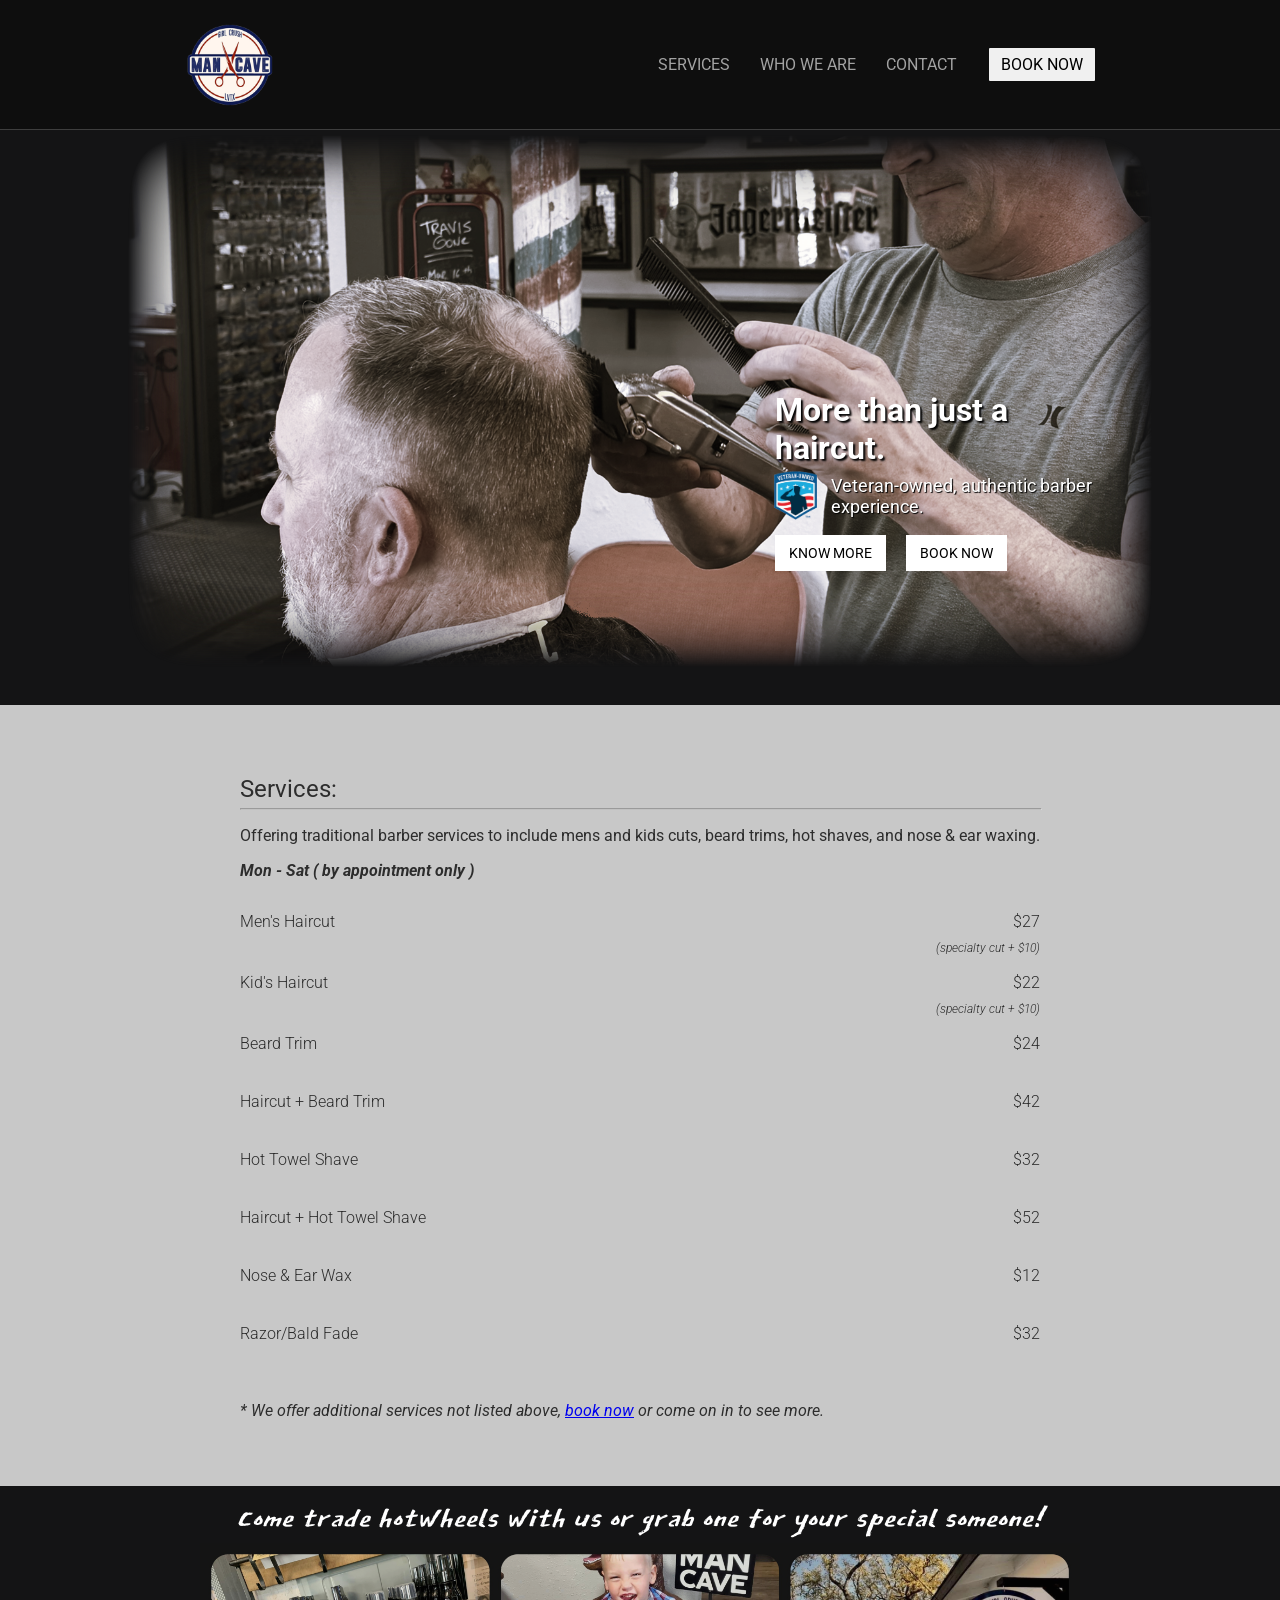
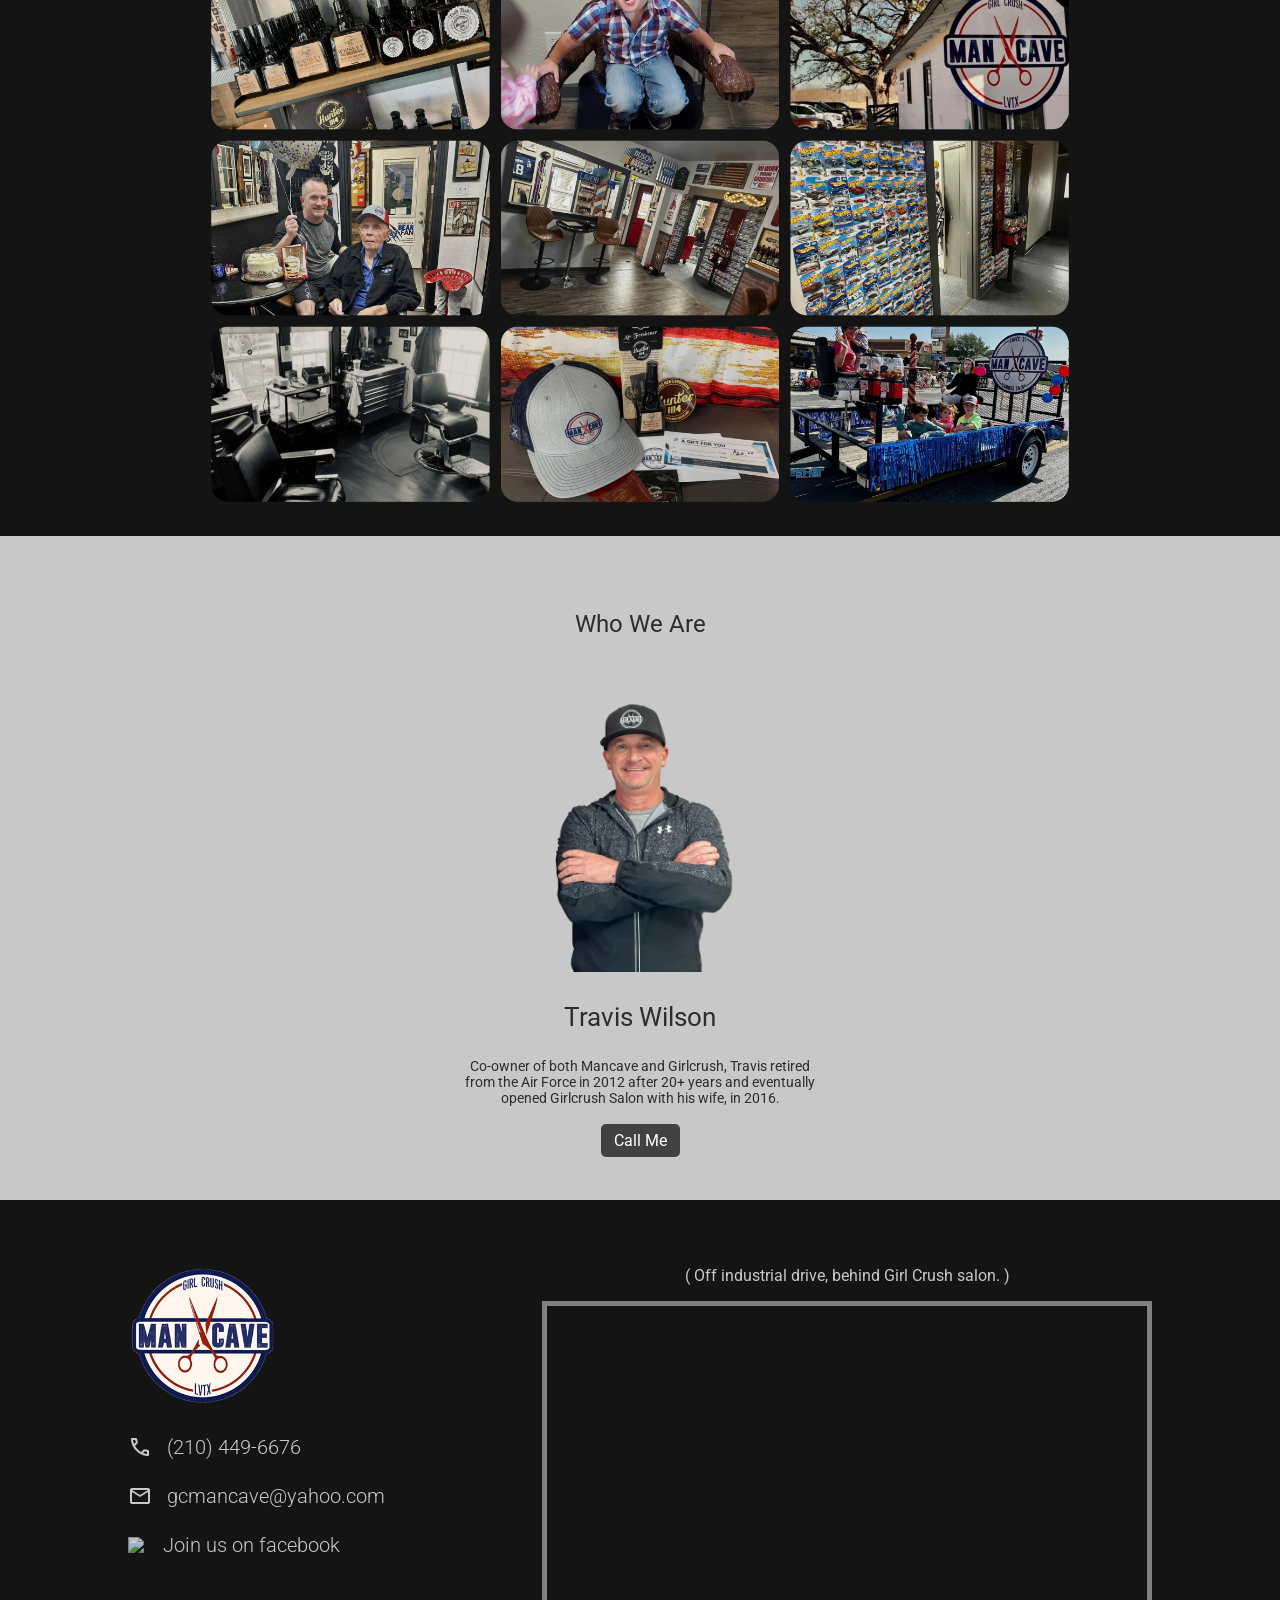
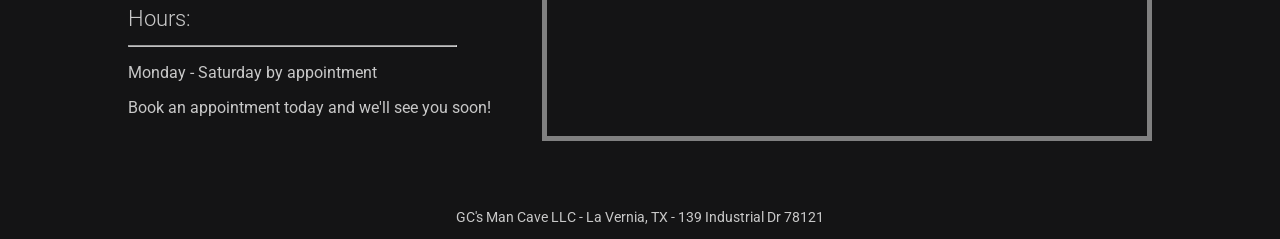
==== index.html @ 186c35c4 "new site" ====
<!DOCTYPE html>
<html lang="en">

<head>
    <meta charset="UTF-8">
    <meta http-equiv="X-UA-Compatible" content="IE=edge">
    <meta name="viewport" content="width=device-width, initial-scale=1.0">
    <link rel="shortcut icon" href="./assets/transparent-logo.png">

    <title>GC's Man Cave Barbershop</title>
    <link rel="canonical" href="https://www.gcmancave.com" />
    <meta property="og:locale" content="en_US" />
    <meta property="og:type" content="article" />
    <meta property="og:title" content="GC's Man Cave Barbershop" />
    <meta property="og:description" content="Best barber experience in La Vernia Texas!" />
    <meta property="og:url" content="https://www.gcmancave.com" />
    <meta property="og:site_name" content="GC's Man Cave" />
    <link rel="image_src" href="./assets/outside.jpg">
    <meta property="og:image" content="./assets/outside.jpg" />
    <!-- <meta property="og:image:width" content="1278" />
    <meta property="og:image:height" content="426" /> -->
    <meta property="og:image:type" content="image/jpeg" />
    <meta name="author" content="Travis Wilson" />

    <link rel="stylesheet" href="./old.css">

    <link href="https://fonts.googleapis.com/css2?family=Roboto&display=swap" rel="stylesheet">
    <link href="https://fonts.googleapis.com/css2?family=Roboto:wght@100;300&display=swap" rel="stylesheet">
    <link href="https://fonts.googleapis.com/css2?family=Barlow+Condensed:wght@500&display=swap" rel="stylesheet">
    <link href="https://fonts.googleapis.com/css2?family=East+Sea+Dokdo&display=swap" rel="stylesheet">

    <link rel="stylesheet" href="https://fonts.googleapis.com/css2?family=Material+Symbols+Outlined:opsz,wght,FILL,GRAD@20..48,100..700,0..1,-50..200" />
    
</head>

<body>
    <!-- Nav Bar -->
    <nav>
        <img src='./assets/transparent-logo.png' alt='company logo' />
        <div id='nav-as'>
            <a href='#services-section' class='nav-a hide-mid'>SERVICES</a>
            <a href='#barber-section' class='nav-a hide-mid'>WHO WE ARE</a>
            <!-- <a href='' class='nav-a'>ABOUT</a> -->
            <a href='#contact' class='nav-a hide-mid'>CONTACT</a>
            <a href='https://t-one-interior-design-llc.square.site/?fbclid=IwAR1J8gMYgGjcu8SAH1r8ixGfVdoMs_k8S4QM4Hyhv0F668HgqItCQFbHM9Q'
                id='book'>BOOK NOW</a>
        </div>
    </nav>

    <!-- Image with Quote -->
    <div class='content'>
        <div id='main-sec' class='eighty'>
            <div id='main-advert'>
                <h1>More than just a haircut.</h1>
                <div class='veteran-owned'>
                    <img src='./assets/veteran-logo.png' alt='veteran owned logo' />
                    <p>Veteran-owned, authentic barber experience.</p>
                </div>
                <div id='two-btns'>
                    <a href='#services-section'>KNOW MORE</a> <!--class='hide-small'-->
                    <a
                        href='https://t-one-interior-design-llc.square.site/?fbclid=IwAR1J8gMYgGjcu8SAH1r8ixGfVdoMs_k8S4QM4Hyhv0F668HgqItCQFbHM9Q'>BOOK
                        NOW</a>
                </div>
            </div>
        </div>
    </div>

    <!-- Price Section -->
    <div class='content oyy'>
        <div id='services-section'>
            <h2>Services:</h2>
            <hr>
            <p>Offering traditional barber services to include mens and kids cuts, beard trims, hot shaves, and nose &
                ear waxing.</p>
            <p><i><strong id='seventdays'>Mon - Sat ( by appointment only )</strong></i></p>
            <div id='hide-smallok'>
                <div class='indiv-price'>
                    <p>Men's Haircut</p>
                    <p>$27</p>
                </div>
                <div class='indiv-price-adtl'>
                    <p></p>
                    <p>(specialty cut + $10)</p>
                </div>
                <div class='indiv-price' style='margin-top: -10px;'>
                    <p>Kid's Haircut</p>
                    <p>$22</p>
                </div>
                <div class='indiv-price-adtl'>
                    <p></p>
                    <p>(specialty cut + $10)</p>
                </div>
                <div class='indiv-price' style='margin-top: -10px;'>
                    <p>Beard Trim</p>
                    <p>$24</p>
                </div>
                <div class='indiv-price'>
                    <p>Haircut + Beard Trim</p>
                    <p>$42</p>
                </div>
                <div class='indiv-price'>
                    <p>Hot Towel Shave</p>
                    <p>$32</p>
                </div>
                <div class='indiv-price'>
                    <p>Haircut + Hot Towel Shave</p>
                    <p>$52</p>
                </div>
                <div class='indiv-price'>
                    <p>Nose & Ear Wax</p>
                    <p>$12</p>
                </div>
                <div class='indiv-price'>
                    <p>Razor/Bald Fade</p>
                    <p>$32</p>
                </div>
            </div>
            <br>
            <p><i>* We offer additional services not listed above, <a
                href='https://t-one-interior-design-llc.square.site/?fbclid=IwAR1J8gMYgGjcu8SAH1r8ixGfVdoMs_k8S4QM4Hyhv0F668HgqItCQFbHM9Q'>book
                now</a> or come on in to see more.</i></p>
        </div>
    </div>

    <div class='content'>
        <div class='pictures'>
            <p><i>Come trade hotwheels with us or grab one for your special someone!</i></p>
            <img src='./assets/collage.jpg' alt='collage' />
        </div>
    </div>

    <div class='content'>
        <div id='barber-section'>
            <h3>Who We Are</h3>
            <div id="barbers">
                <div class='barber-person'>
                    <img src='./assets/travis-pic.png' alt='barber' />
                    <p>Travis Wilson</p>
                    <p class='story2'>Co-owner of both Mancave and Girlcrush, Travis retired from the Air Force in 2012
                        after 20+ years and eventually opened Girlcrush Salon with his wife, in 2016.
                    </p>
                    <a href="tel:2104496676" class="call-btn">Call Me</a>
                </div>
                <!-- <div class='barber-person2'>
                    <img src='./assets/sky.png' alt='barber' />
                    <p>Skylar Rose</p>
                    <p class='story2'>Sky comes to us courtesy of South Texas, backed by a loving husband and three lil' girls. She earned her barber license in 2016 and has been cutting hair ever since!</p>
                    <a href="tel:4804083069" class="call-btn">Call Me</a>
                </div> -->
            </div>
        </div>
    </div>

    <div class='center' id='contact'>
        <footer>
            <div>
                <img src='./assets/transparent-logo.png' alt='company logo' class='logoinfooter' />
                <a class='contact' href="tel:2104496676">
                    <span class="material-symbols-outlined" style='transform: rotate(90deg);'>phone_enabled</span>
                    <p>(210) 449-6676</p>
                </a>
                <!-- link to fb -->
                <a class='contact' href='mailto:gcmancave@yahoo.com'>
                    <span class="material-symbols-outlined">mail</span>
                    <p>gcmancave@yahoo.com</p>
                </a>
                <a class='contact' href='https://www.facebook.com/gcmancave'>
                    <img src='./assets/fb-icon.webp'>
                    <p>Join us on facebook</p>
                </a>
                <br>
                <h4>Hours:</h4>
                <hr style='width: 90%;margin-left: 0px;'>
                <p>Monday - Saturday by appointment</p>
                <p>Book an appointment today and we'll see you soon!</p>
            </div>
            <div class='map-sec'>
                <p class='center'>( Off industrial drive, behind Girl Crush salon. )</p>
                <iframe
                    src="https://www.google.com/maps/embed?pb=!1m18!1m12!1m3!1d4385.492727665252!2d-98.12423542810957!3d29.358029586582447!2m3!1f0!2f0!3f0!3m2!1i1024!2i768!4f13.1!3m3!1m2!1s0x865cc31daa92b861%3A0x262084c5b2c6b4f3!2sGC%E2%80%99s%20Mancave%20Barbershop!5e0!3m2!1sen!2sus!4v1704820554253!5m2!1sen!2sus"
                    width="600" height="450" allowfullscreen="" loading="lazy"
                    referrerpolicy="no-referrer-when-downgrade"></iframe>
            </div>
        </footer>
        <p class='llc'>GC's Man Cave LLC - La Vernia, TX - 139 Industrial Dr 78121</p>
    </div>
    <script src='./script.js'></script>
</body>

</html>
---- old.css ----
body {
    background-color: rgb(20, 20, 21);
    margin: 0px;
    display: flex;
    flex-direction: column;
    justify-content: center;
    align-items: center;
    width: 100%;
    font-family: 'Roboto';
    /* scroll-behavior: smooth; */
}
nav {
    display: flex;
    flex-direction: row;
    align-items: center;
    justify-content: space-around;
    background-color: rgb(14, 14, 14);
    border-bottom: 0.1px solid rgba(255, 255, 255, 0.2);
    width: 100%;
}
nav img {
    width: 110px;
    height: auto;
}
.nav-a {
    margin: 45px 13px 0 13px;
    font-size: 16px;
    text-decoration: none;
    color:rgb(162, 162, 162);
    
    display: inline-block;
    padding-bottom: 45px;
    background-image: linear-gradient(rgb(240, 240, 240) 0 0);
    background-position: 0 100%;
    background-size: 0% 2px;
    background-repeat: no-repeat;
    transition:
      background-size 0.3s,
      background-position 0s 0.3s;
}
.nav-a:hover {
    color: rgb(240, 240, 240);
    background-position: 100% 100%;
    background-size: 100% 2px;  
}
#book {
    background-color: rgb(240, 240, 240);
    color: black !important;
    padding: 7px 12px;
    font-weight: 400;
    border-radius: 1px;
    margin-left: 15px;
    text-decoration: none;

    background: linear-gradient(to left, rgb(240, 240, 240) 50%, rgb(29, 46, 118) 50%) right;
    background-size: 200%;
    transition: .3s ease-out;
} 
#book:hover {
    background-position: left;
    color: rgb(240, 240, 240) !important;
    cursor: pointer;
} 

.eighty {
    width: 80%;
}

.content {
    width: 100%;
    margin: 0 auto;
    display: flex;
    justify-content: center;
    align-items: center;
}
#main-sec {
    height: 800px;
    margin-top: 5px;
    background-image: url("./assets/header-img.png");
    background-size: contain;
    background-repeat: no-repeat;
    font-size: 26px;

    display: flex;
    justify-content: center;
    align-items: center;
}
#main-advert {
    color: rgb(255, 255, 255);
    margin: 250px 0 0 900px;
    max-width: 400px;
    display: flex;
    flex-direction: column;
}
#main-advert h1 {
    margin-bottom: -10px;
    text-shadow: 2px 2px 2px black;
}
#main-advert p {
    text-shadow: 1px 1px 1px black;
}
#two-btns {
    display: flex;
    flex-direction: row;
    align-items: center;
    justify-content: flex-start;
}
#two-btns a {
    border: 2px solid rgb(255, 255, 255);
    margin-right: 20px;
    padding: 10px 15px;
    font-size: 16px;
    text-decoration: none;
    color: black;
    transition: 0.3s ease-out;
    background-color: white;
    text-shadow: none;
}
#two-btns a:hover {
    color: white;
    text-shadow: 1px 1px 2px black;
    background-color: transparent;
}

hr {
    border-bottom: 0.1px solid rgb(193, 193, 193);
    margin-top: -15px;
    width: 100%;
}
.oyy {
    background-color: rgb(200, 200, 200);
    width:100%;
    color: rgb(45, 45, 45);
}
#services-section {
    padding: 50px 0;
}
#services-section ul {
    display: flex;
    flex-direction: row;
    align-items: center;
    justify-content: center;
}
#services-section h2 {
    font-weight: 400;
}
.indiv-price {
    display: flex;
    justify-content: space-between;
    align-items: center;
    padding-bottom: 7px;
}
.indiv-price p {
    font-weight: 300;
}
.indiv-price-adtl {
    display: flex;
    justify-content: space-between;
    align-items: center;
    margin-top: -25px;
}
.indiv-price-adtl p {
    font-weight: 300;
    font-style: italic;
    font-size: 12px;
}

.pictures {
    width: 100%;
    height: 600px;
    display: flex;
    flex-direction: column;
    justify-content: center;
    align-items: center;
    padding: 25px 0;
}
.pictures p {
    color:white;
    font-size: 40px;
    font-family: "East Sea Dokdo", sans-serif;
    margin-top: -15px;
    text-align: center;
}
.pictures img {
    opacity: 0.9;
    height: 95%;
    margin-top: -40px;
}

#barber-section {
    background-color: rgb(200, 200, 200);
    width: 100%;
    text-align: center;
    color: rgb(45, 45, 45);
    padding-bottom: 50px;
}
#barber-section h3 {
    font-size: 24px;
    font-weight: 400;
    padding: 50px 0;
}
#barbers {
    display: flex;
    flex-direction: row;
    align-items: center;
    justify-content: center;
    width: 70%;
    margin: 0 auto;
    margin-top: -50px;
}
.barber-person p,
.barber-person2 p {
    font-size: 30px;
}
.barber-person img {
    height: 400px;
    width: 300px;
}
.barber-person2 img {
    height: 380px;
    width: 300px;
    margin-top: 22px;
}
.story {
    font-size: 18px !important;
    font-style: italic;
}
.story2 {
    font-size: 14px !important;
    text-align: center;
    max-width: 350px;
    margin-bottom: 25px;
}
.center {
    width: 100%;
    display: flex;
    justify-content: center;
    align-items: center;
    flex-direction: column;
}
.llc {
    color:rgb(200, 200, 200);
    font-size: 14px;
}
footer {
    display: flex;
    flex-direction: row;
    align-items: center;
    justify-content: space-between;
    margin: 0 auto;
    width: 80%;
    color:rgb(200, 200, 200);
}
.contact {
    font-weight: 300;
    font-size: 20px;
    display: flex;
    flex-direction: row;
    align-items: center;
    justify-content: flex-start;
    margin-top: -15px; 
    color: inherit;
    text-decoration: none;
    transition: ease all 0.2s;
}
.contact:hover {
    color: rgb(0, 170, 255);
}
.contact span {
    margin-right: 15px;
}
.contact img {
    width: 20px;height:auto;
    margin-right: 15px;
    opacity: 0.8;
}
.map-sec {
    margin: 50px 0;
}
footer iframe {
    height: 430px;
    border: 5px solid grey;
}
h4 {
    font-size: 22px;
    font-weight: 300;
    margin-top: 10px;
}
.veteran-owned {
    display: flex;
    flex-direction: row;
    align-items: center;
    margin-left: -15px;
}
.veteran-owned img {
    width: auto;
    height: 65px;
}
.call-btn {
    text-decoration: none;
    color: white;
    background-color: rgb(65, 65, 65);
    padding: 7px 13px;
    border-radius: 5px;
    transition: ease all 0.2s;
}
.call-btn:hover {
    color: rgb(65, 65, 65);
    background-color: white;
}
.logoinfooter {
    width: 150px;
    height: 150px;
    margin-bottom: 15px;
}

@media screen and (max-width: 1850px) {
    #main-sec {
        height: 780px;
    }
}
@media screen and (max-width: 1750px) {
    #main-sec {
        height: 720px;
    }
}
@media screen and (max-width: 1650px) {
    #main-sec {
        height: 680px;
    }
}
@media screen and (max-width: 1550px) {
    #main-sec {
        height: 650px;
    }
}
@media screen and (max-width: 1450px) {
    #main-sec {
        height: 610px;
    }
}
@media screen and (max-width: 1350px) {
    #main-sec {
        height: 570px;
    }
}
@media screen and (max-width: 1250px) {
    #main-sec {
        height: 520px;
    }
    footer {
        width: 90%;
    }
}
@media screen and (max-width: 1050px) {
    #main-sec {
        height: 400px;
    }
    footer iframe {
        height: 350px;
        border: 3px solid grey;
    }
    .contact {
        font-size: 18px;
        margin-top: -1px; 
    }
    .contact span {
        margin-right: 15px;
    }
    footer div p {
        font-size: 12px;
    }
    h4 {
        font-size: 18px;
        margin-top: 5px;
    }
    .llc {
        font-size: 10px;
    }
}
@media screen and (max-width: 950px) {
    #main-sec {
        height: 380px;
    }
    footer {
        flex-direction: column;
    }
    footer div {
        margin-top: 50px;
    }
    footer iframe {
        height: 325px;
    }
}
@media screen and (max-width: 850px) {
    #main-sec {
        height: 350px;
    }
    #services-section {
        padding: 50px;
    }
}
@media screen and (max-width: 770px) {
    #main-sec {
        height: 330px;
        margin-top: 25px;
    }
}
@media screen and (max-width: 700px) {
    #main-sec {
        height: 300px;
    }
}
@media screen and (max-width: 650px) {
    #main-sec {
        height: 280px;
    }
    footer div {
        margin-top: 25px;
    }
    footer iframe {
        height: 275px;
        width: 90%;
        margin: 5px 0 -2px;
    }
}
@media screen and (max-width: 600px) {
    #main-sec {
        height: 260px;
    }
}
@media screen and (max-width: 550px) {
    #main-sec {
        height: 240px;
    }
    #seventdays {
        font-size: 14px;
    }
}
@media screen and (max-width: 500px) {
    #main-sec {
        height: 220px;
    }
}
@media screen and (max-width: 1600px) {
    #main-advert {
        margin: 200px 0 0 700px;
        max-width: 350px;
    }
    #main-advert h1 {
        font-size: 32px;
    }
    #main-advert p {
        font-size: 18px;
    }
    #two-btns a {
        padding: 8px 12px;
        font-size: 14px;
    }
    .veteran-owned img {
        height: 55px;
    }
}
@media screen and (max-width: 1450px) {
    #main-advert {
        margin: 70px 0 0 670px;
    }
    nav img {
        width: 90px;
    }
    nav {
        padding: 10px 0;   
    }
}
@media screen and (max-width: 1300px) {
    #main-advert {
        margin: 100px 0 0 620px;
    }
    #barbers {
        margin-top: -40px;
    }
    .barber-person p,
    .barber-person2 p {
        font-size: 26px;
    }
    .barber-person img {
        height: 300px;
        width: auto;
    }
    .barber-person2 img {
        height: 280px;
        width: 223px;
        /* margin-top: 20px; */
    }
}
@media screen and (max-width: 1150px) {
    #main-advert {
        margin: 150px 0 0 500px;
        max-width: 280px;
    }
    /* #main-sec {
        height: 480px;
    } */
    #main-advert h1 {
        font-size: 24px;
    }
    #main-advert p {
        font-size: 14px;
    }
    #two-btns a {
        padding: 5px 10px;
        font-size: 12px;
    }
    .story {
        font-size: 16px !important;
    }
    .story2 {
        font-size: 12px !important;
        max-width: 300px;
    }
    .veteran-owned img {
        height: 45px;
        margin-left: 3px;
    }
}
@media screen and (max-width: 970px) {
    #main-advert {
        margin: 150px 0 0 470px;
        max-width: 250px;
    }
    .nav-a {
        margin: 45px 8px 0 8px;
        font-size: 14px;
    }
    #book {
        padding: 5px 10px;
        font-weight: 400;
        margin-left: 10px;
    } 
}
@media screen and (max-width: 900px) {
    .pictures {
        height: 400px;
    }
    .pictures p {
        font-size: 32px;
        margin: 0 0 35px 0;
    }
    .pictures img {
        height: 95%;
        margin-top: -30px;
    }
}
@media screen and (max-width: 885px) {
    #main-advert {
        margin: 140px 0 0 420px;
        max-width: 250px;
    }
    #main-advert h1 {
        font-size: 22px;
        margin-bottom: -5px;
    }
    #two-btns a {
        padding: 4px 8px;
        font-size: 10px;
        border: 1px solid rgb(255, 255, 255);
        margin-right: 10px;
    }
    #services-section h2 {
        font-size: 24px;
    }
    .indiv-price p {
        font-size: 14px;
    }
    #barbers {
        width: 80%;
    }
}
@media screen and (max-width: 785px) {
    .story2 {
        max-width: 250px;
    }
}
@media screen and (max-width: 770px) {
    #main-advert {
        margin: 120px 0 0 350px;
        max-width: 250px;
    }
    .pictures {
        height: 400px;
        margin: 0;
    }
    .pictures img {
        height: 80%;
    }
    .pictures p {
        font-size: 28px;
        margin: 0 0 45px 0;
        max-width: 80%;
    }
}
@media screen and (max-width: 670px) {
    #main-advert {
        margin: 90px 0 0 300px;
        max-width: 250px;
    }
    #main-advert h1 {
        font-size: 20px;
    }
    #two-btns a {
        font-size: 7px;
        margin-right: 6px;
        padding: 5px;
    }
    .hide-mid {
        display: none;
    }
    nav img {
        width: 65px;
    }
    #book {
        padding: 5px 8px;
        margin-left: 0;
        font-size: 13px;
    } 
    #barbers {
        flex-wrap: wrap;
    }
    .barber-person,
    .barber-person2 {
        width: 100%;
        display: flex;
        flex-direction: column;
        justify-content: center;
        align-items: center;
        margin-bottom: 50px;
    }
    .story {
        margin: -15px 0 0 0;
    }
    #barber-section h3 {
        padding: 25px 0 50px;
    }
}
@media screen and (max-width: 590px) {
    #main-advert {
        margin: 100px 0 0 270px;
        max-width: 350px;
    }
    nav {
        padding: 5px 0;
    }
    hr {
        margin-top: -5px;
    }
    .pictures p {
        font-size: 24px;
        max-width: 80%;
    }
    .indiv-price-adtl p {
        font-size: 10px;
    }
}
@media screen and (max-width: 538px) {
    #main-advert {
        margin: 60px 0 0 200px;
        max-width: 800px;
    }
    #main-advert h1 {
        font-size: 17px;
    }
    .pictures {
        height: 350px;
    }
    .pictures img {
        height: 80%;
    }
}
@media screen and (max-width: 475px) {
    #main-sec {
        height: 480px;
        width: 100%;
        margin-top: 5px;
        background-image: url("./assets/header-img-small.png");
    }
    nav {
        justify-content: space-between;
    }
    #main-advert {
        margin: 280px 0 0 200px !important;
    }
    #main-advert h1 {
        font-size: 21px;
    }
    nav img {
        width: 60px;
        margin-left: 15px;
    }
    #book {
        padding: 5px 8px;
        margin-left: 0;
        margin-right: 15px;
        font-size: 12px;
    } 
}
@media screen and (max-width: 460px) {
    .hide-small {
        display: none;
    }
    .pictures {
        height: 250px;
    }
    .pictures img {
        height: 78%;
    }
    .pictures p {
        font-size: 22px;
    }
}
@media screen and (max-width: 400px) {
    #main-sec {
        height: 400px;
    }
    #main-advert {
        margin: 200px 0 0 150px !important;
    }
    footer iframe {
        height: 275px;
        width: 99%;
    }
    h4 {
        font-size: 16px;
        margin: 5px 0 10px;
    }
}
@media screen and (max-width: 360px) {
    #main-sec {
        height: 355px;
    }
    #main-advert {
        margin: 180px 0 0 160px !important;
    }
}
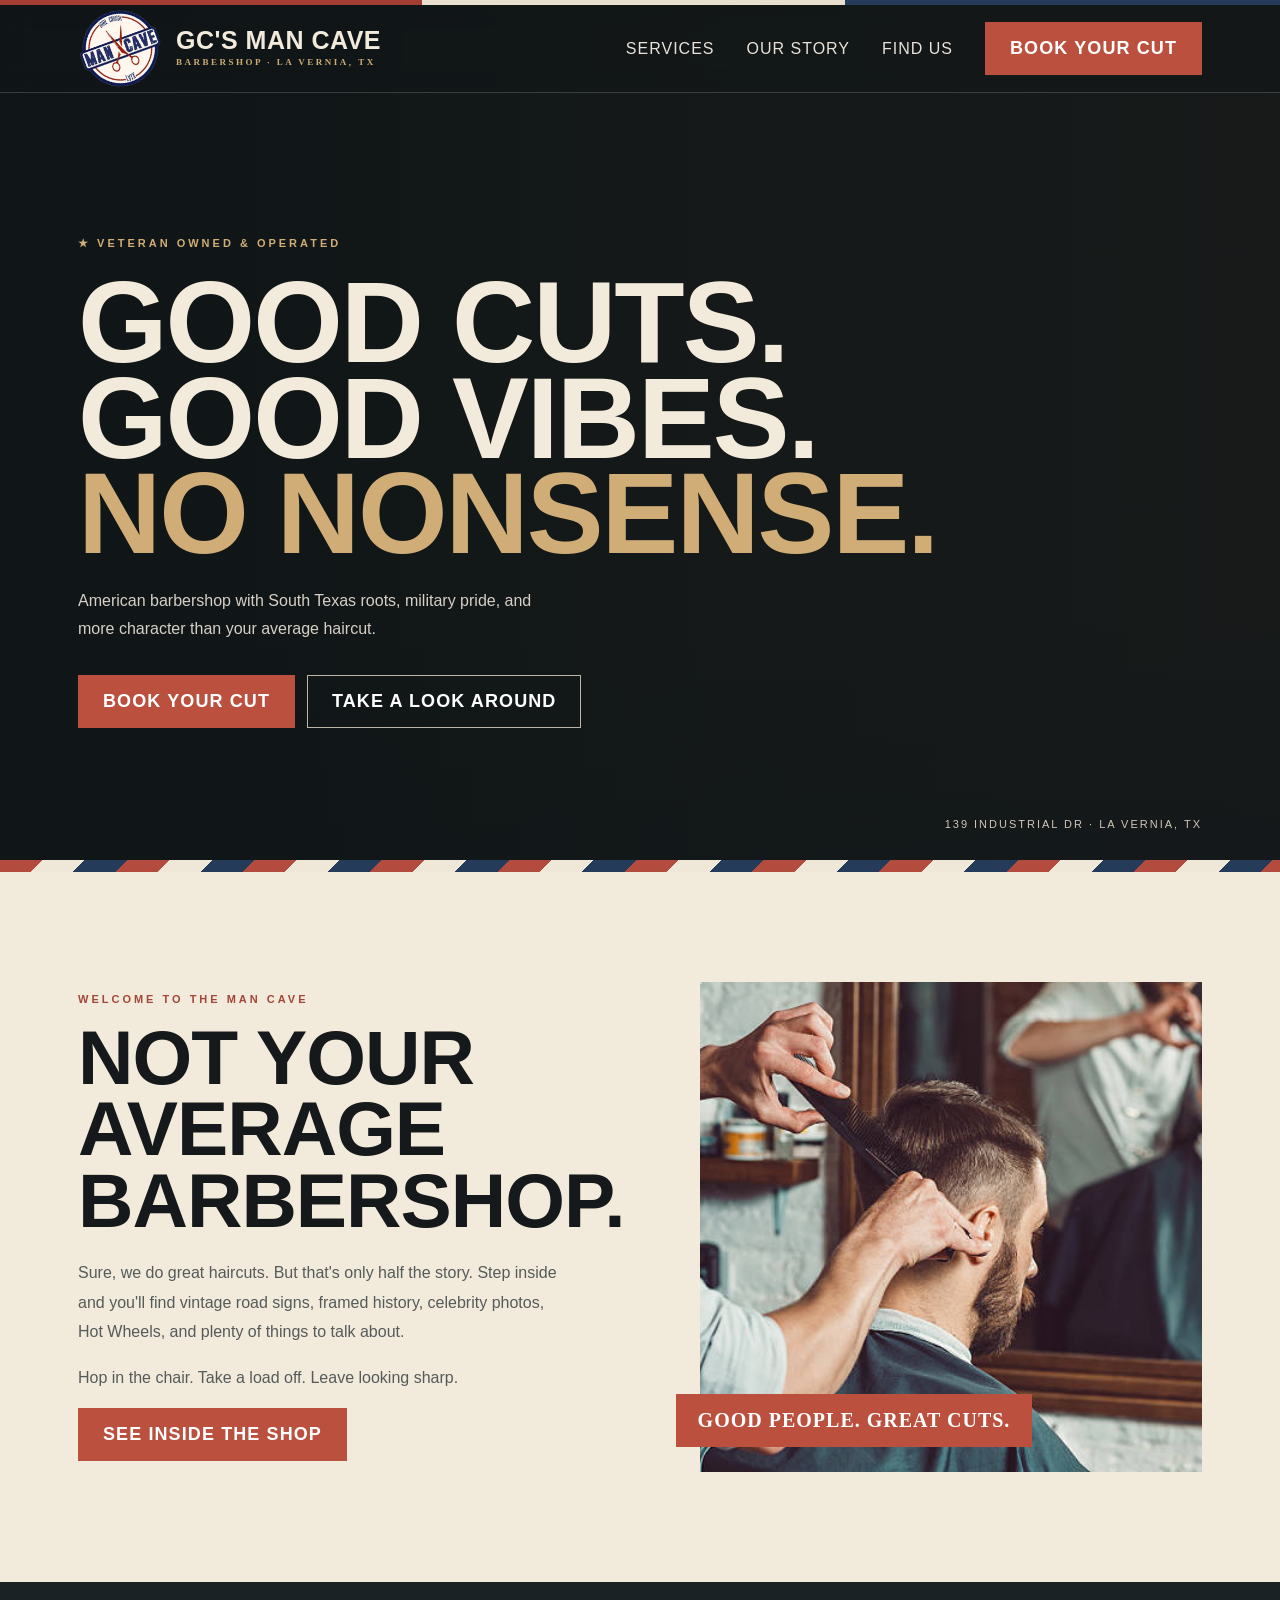
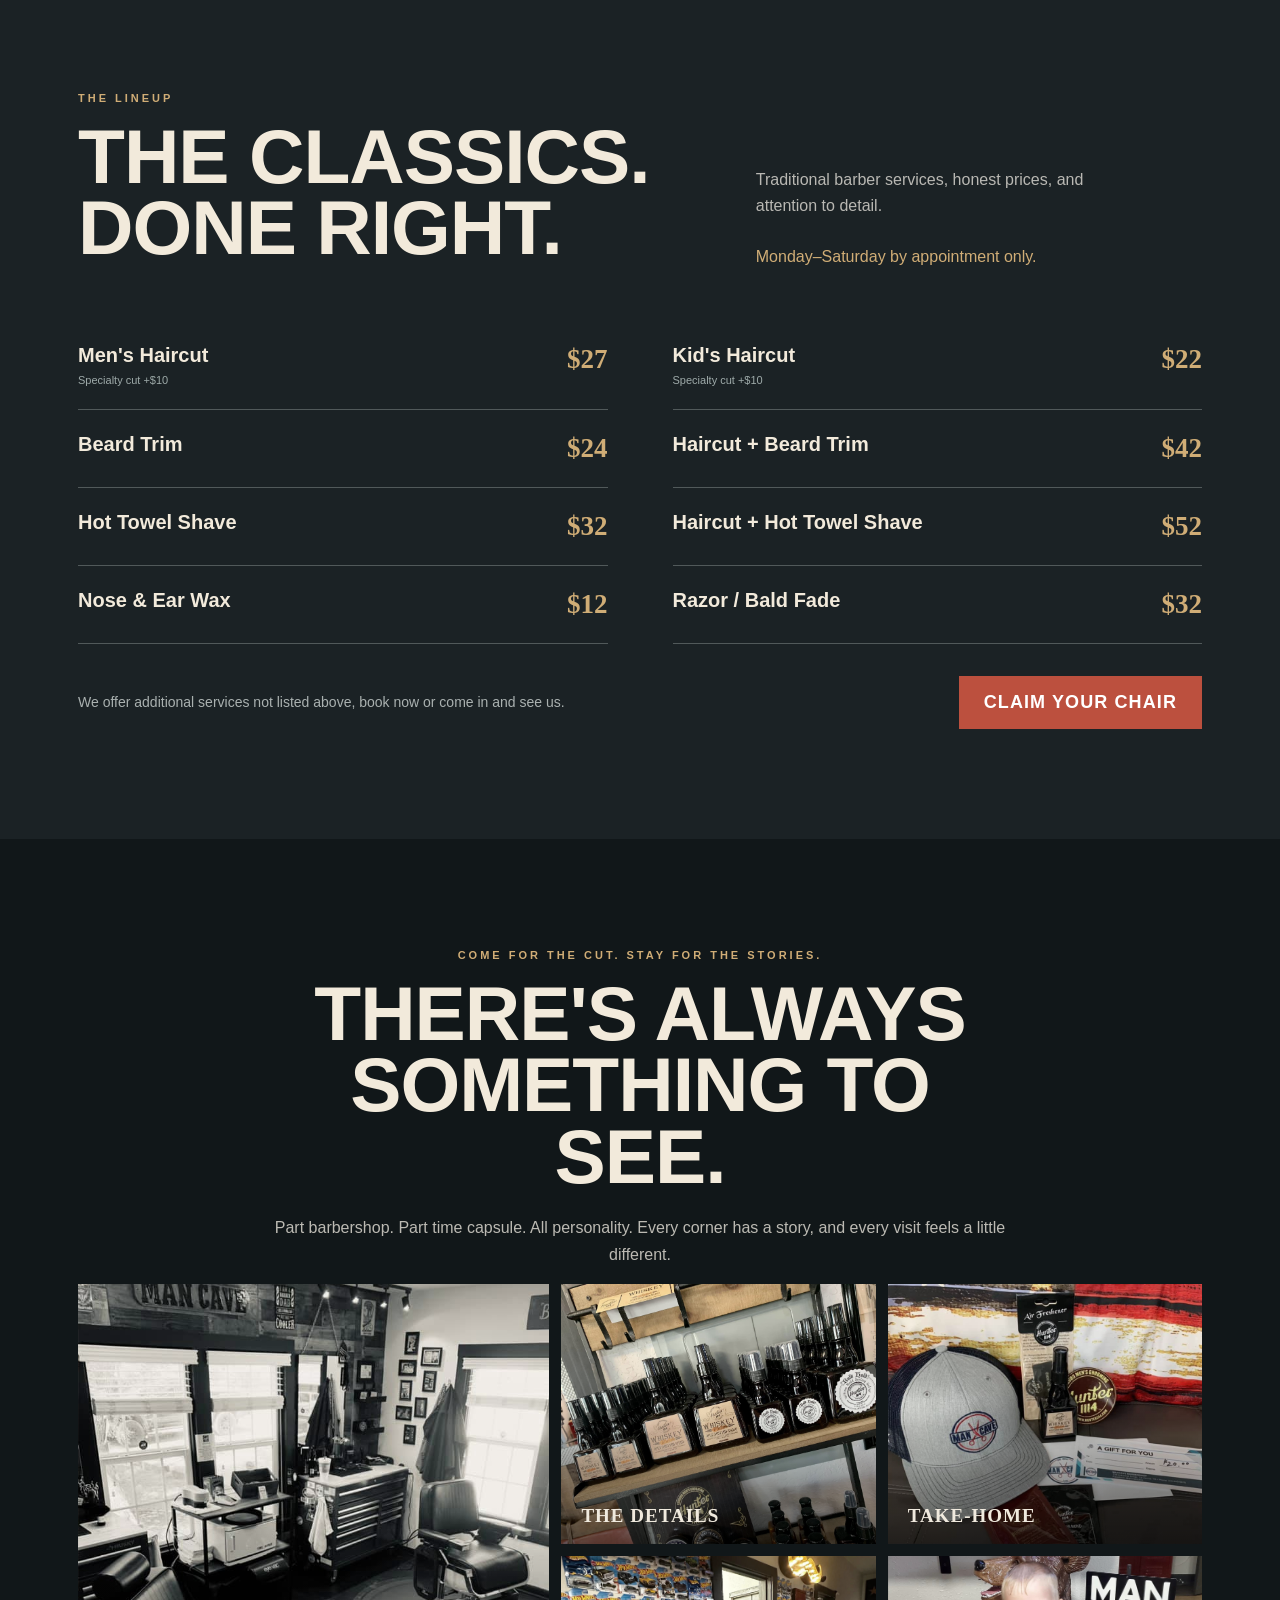
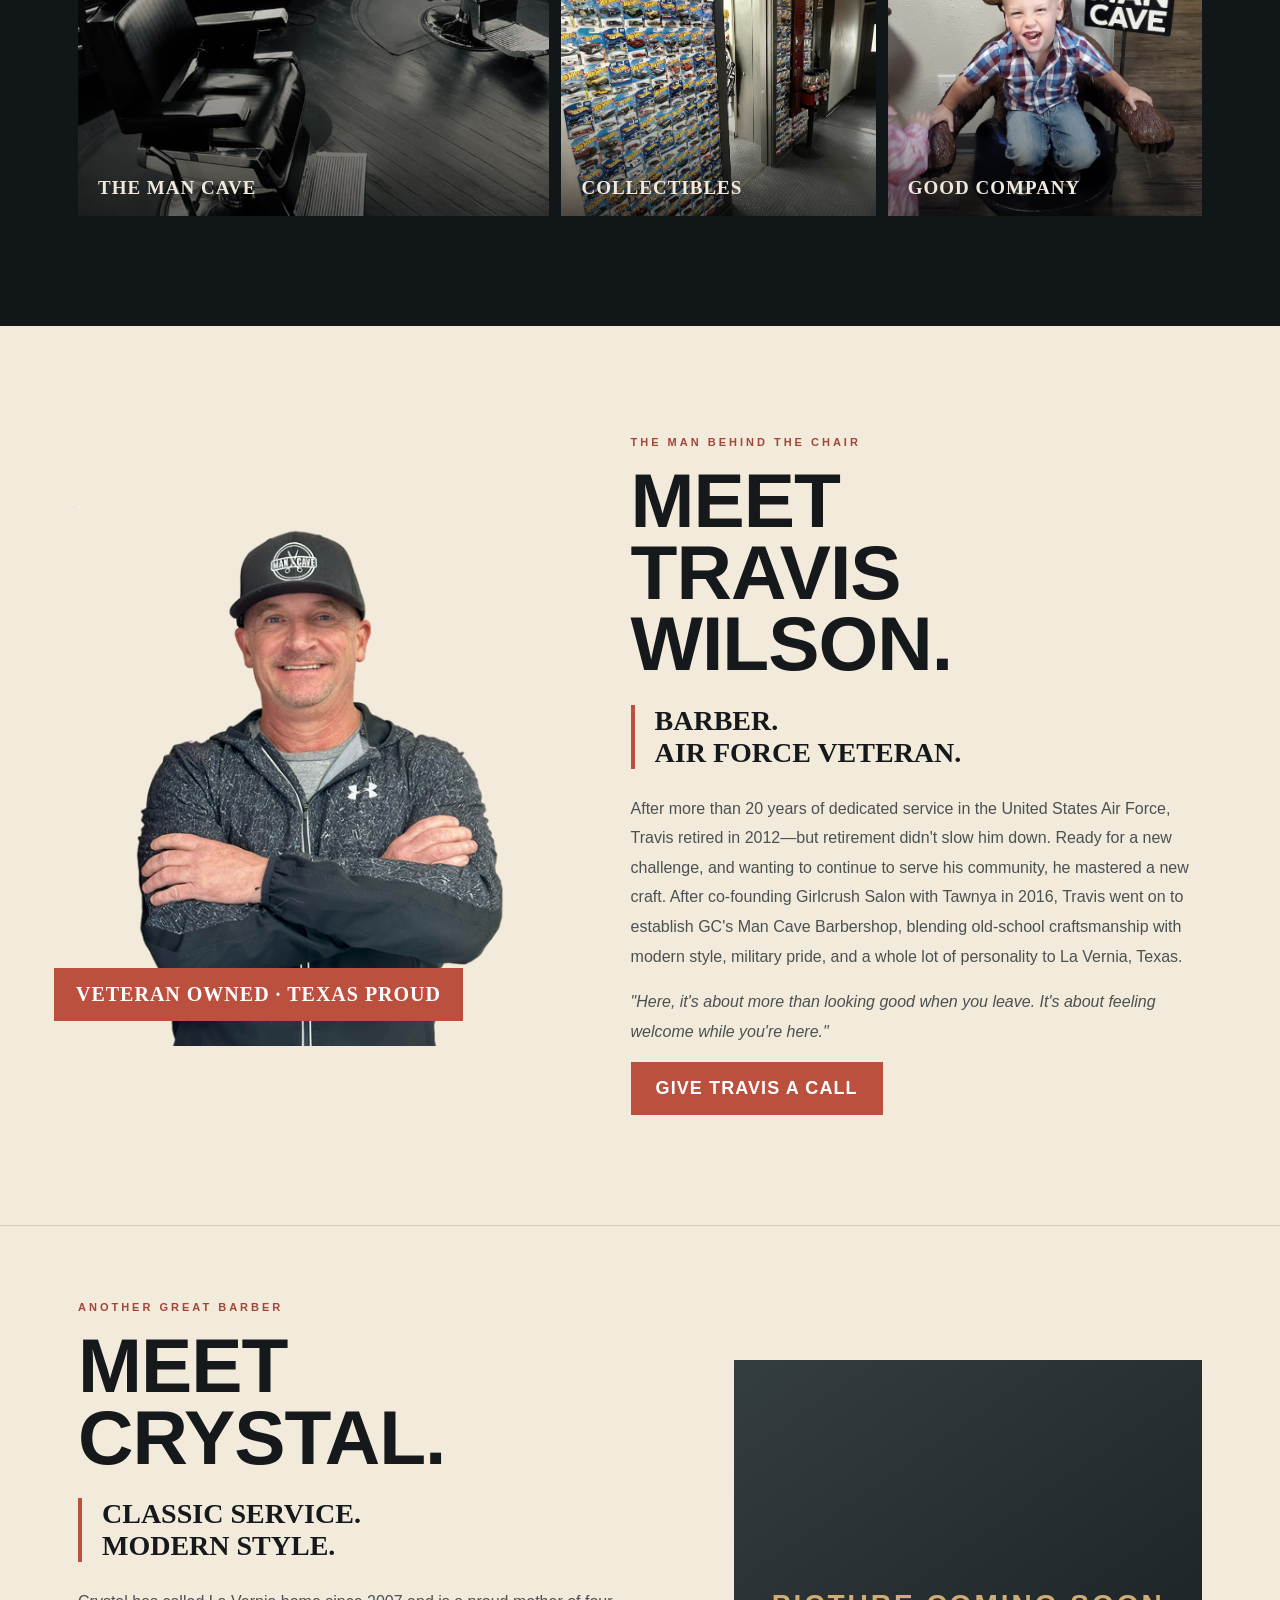
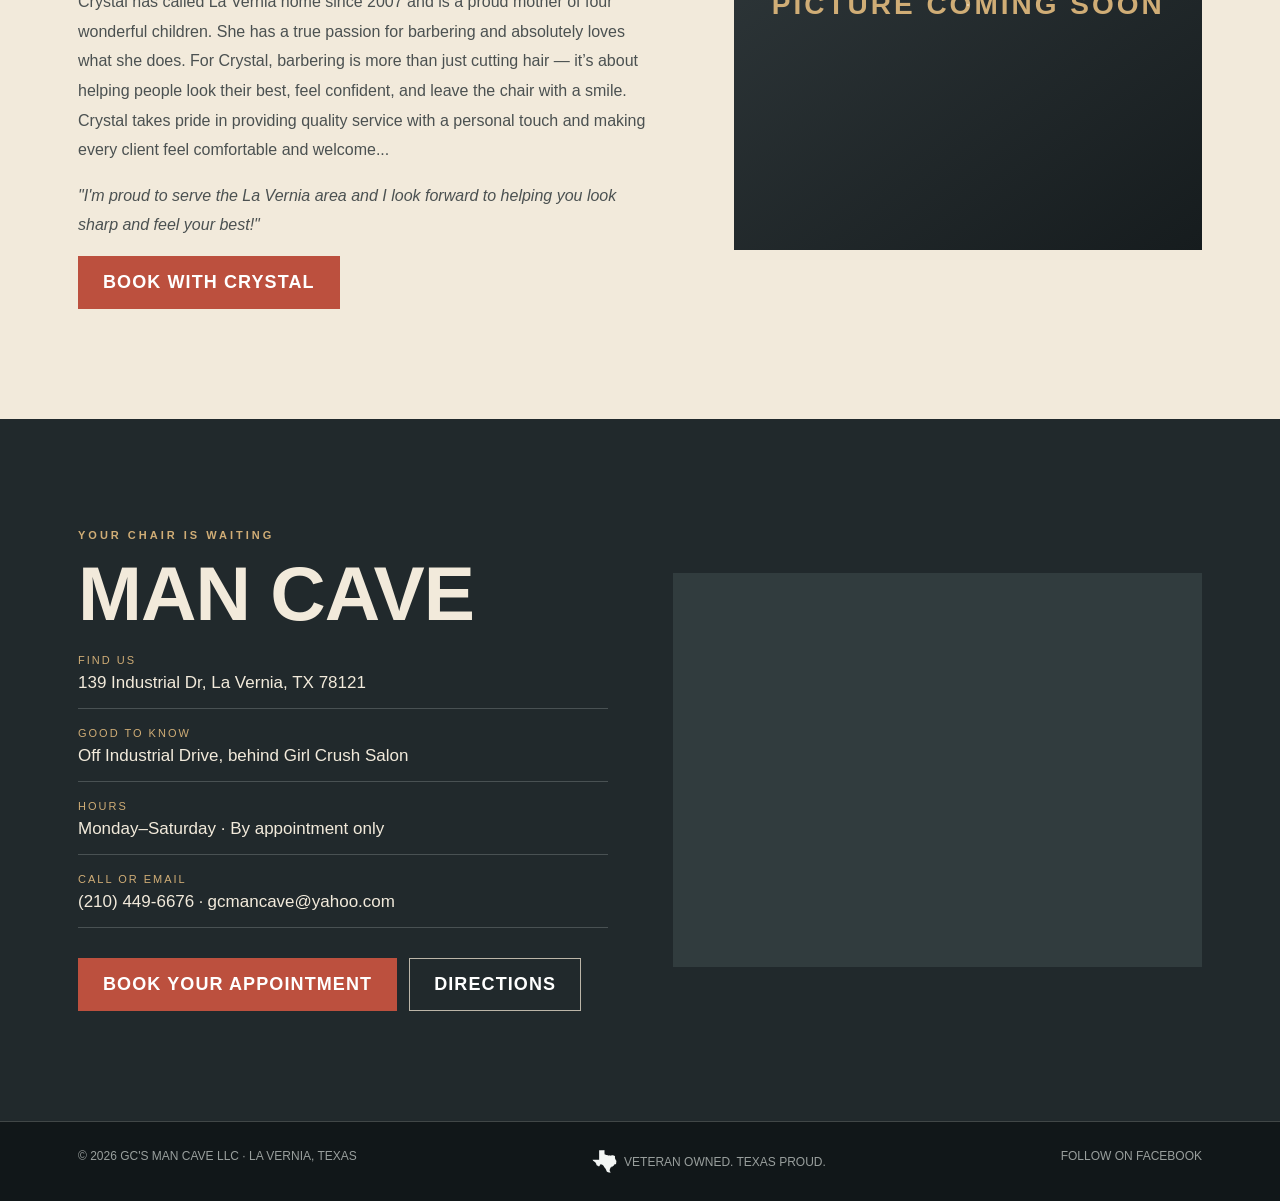
==== commit c5c6d8e1: "new site complete" ====
--- a/index.html
+++ b/index.html
@@ -1,191 +1,224 @@
-<!DOCTYPE html>
+<!doctype html>
 <html lang="en">
 
 <head>
-    <meta charset="UTF-8">
-    <meta http-equiv="X-UA-Compatible" content="IE=edge">
-    <meta name="viewport" content="width=device-width, initial-scale=1.0">
-    <link rel="shortcut icon" href="./assets/transparent-logo.png">
-
-    <title>GC's Man Cave Barbershop</title>
-    <link rel="canonical" href="https://www.gcmancave.com" />
-    <meta property="og:locale" content="en_US" />
-    <meta property="og:type" content="article" />
-    <meta property="og:title" content="GC's Man Cave Barbershop" />
-    <meta property="og:description" content="Best barber experience in La Vernia Texas!" />
-    <meta property="og:url" content="https://www.gcmancave.com" />
-    <meta property="og:site_name" content="GC's Man Cave" />
-    <link rel="image_src" href="./assets/outside.jpg">
-    <meta property="og:image" content="./assets/outside.jpg" />
-    <!-- <meta property="og:image:width" content="1278" />
-    <meta property="og:image:height" content="426" /> -->
-    <meta property="og:image:type" content="image/jpeg" />
-    <meta name="author" content="Travis Wilson" />
-
-    <link rel="stylesheet" href="./old.css">
-
-    <link href="https://fonts.googleapis.com/css2?family=Roboto&display=swap" rel="stylesheet">
-    <link href="https://fonts.googleapis.com/css2?family=Roboto:wght@100;300&display=swap" rel="stylesheet">
-    <link href="https://fonts.googleapis.com/css2?family=Barlow+Condensed:wght@500&display=swap" rel="stylesheet">
-    <link href="https://fonts.googleapis.com/css2?family=East+Sea+Dokdo&display=swap" rel="stylesheet">
-
-    <link rel="stylesheet" href="https://fonts.googleapis.com/css2?family=Material+Symbols+Outlined:opsz,wght,FILL,GRAD@20..48,100..700,0..1,-50..200" />
-    
+    <meta charset="utf-8">
+    <meta name="viewport" content="width=device-width,initial-scale=1">
+    <title>GC's Man Cave — Barbershop | La Vernia, TX</title>
+    <meta name="description"
+        content="Old-school cuts. One-of-a-kind character. Veteran-owned barbershop in La Vernia, Texas.">
+    <link rel="preconnect" href="https://fonts.googleapis.com">
+    <link rel="preconnect" href="https://fonts.gstatic.com" crossorigin>
+    <link
+        href="https://fonts.googleapis.com/css2?family=Barlow+Condensed:wght@500;600;700;800;900&family=DM+Sans:wght@400;500;600;700&display=swap"
+        rel="stylesheet">
+    <link rel="stylesheet" href="./style.css">
+    <style>
+        :root {
+            --ink: #15191b;
+            --coal: #202629;
+            --cream: #f2eadb;
+            --muted: #c3b7a5;
+            --red: #bc503e;
+            --gold: #d0ad76;
+            --line: #3a4142
+        }
+
+        * {
+            box-sizing: border-box
+        }
+    </style>
 </head>
 
 <body>
-    <!-- Nav Bar -->
-    <nav>
-        <img src='./assets/transparent-logo.png' alt='company logo' />
-        <div id='nav-as'>
-            <a href='#services-section' class='nav-a hide-mid'>SERVICES</a>
-            <a href='#barber-section' class='nav-a hide-mid'>WHO WE ARE</a>
-            <!-- <a href='' class='nav-a'>ABOUT</a> -->
-            <a href='#contact' class='nav-a hide-mid'>CONTACT</a>
-            <a href='https://t-one-interior-design-llc.square.site/?fbclid=IwAR1J8gMYgGjcu8SAH1r8ixGfVdoMs_k8S4QM4Hyhv0F668HgqItCQFbHM9Q'
-                id='book'>BOOK NOW</a>
+    <div class="topline"></div>
+    <header>
+        <div class="wrap nav"><a href="#top" class="brand">
+                <img class="man-cave-logo" src='./assets/transparent-logo.png' alt='company logo' />
+                <div>GC'S MAN CAVE<small>BARBERSHOP · LA VERNIA, TX</small></div>
+            </a>
+            <div class="navlinks">
+                <!-- <a class="navlink" href="#experience">THE SHOP</a> -->
+                <a class="navlink" href="#services">SERVICES</a>
+                <a class="navlink" href="#about">OUR STORY</a>
+                <a class="navlink" href="#contact">FIND US</a>
+                <a class="btn" href="https://t-one-interior-design-llc.square.site/" target="_blank" rel="noopener">BOOK YOUR CUT</a>
+            </div>
+            <button class="menu" aria-label="Toggle menu" aria-expanded="false">☰</button>
         </div>
-    </nav>
-
-    <!-- Image with Quote -->
-    <div class='content'>
-        <div id='main-sec' class='eighty'>
-            <div id='main-advert'>
-                <h1>More than just a haircut.</h1>
-                <div class='veteran-owned'>
-                    <img src='./assets/veteran-logo.png' alt='veteran owned logo' />
-                    <p>Veteran-owned, authentic barber experience.</p>
-                </div>
-                <div id='two-btns'>
-                    <a href='#services-section'>KNOW MORE</a> <!--class='hide-small'-->
-                    <a
-                        href='https://t-one-interior-design-llc.square.site/?fbclid=IwAR1J8gMYgGjcu8SAH1r8ixGfVdoMs_k8S4QM4Hyhv0F668HgqItCQFbHM9Q'>BOOK
-                        NOW</a>
-                </div>
-            </div>
+        <div class="mobile-panel">
+            <!-- <a href="#experience">THE SHOP</a> -->
+            <a href="#services">SERVICES</a>
+            <a href="#about">OUR STORY</a>
+            <a href="#contact">FIND US</a>
+            <a class="btn" href="https://t-one-interior-design-llc.square.site/" target="_blank" rel="noopener">BOOK YOUR CUT</a>
         </div>
-    </div>
-
-    <!-- Price Section -->
-    <div class='content oyy'>
-        <div id='services-section'>
-            <h2>Services:</h2>
-            <hr>
-            <p>Offering traditional barber services to include mens and kids cuts, beard trims, hot shaves, and nose &
-                ear waxing.</p>
-            <p><i><strong id='seventdays'>Mon - Sat ( by appointment only )</strong></i></p>
-            <div id='hide-smallok'>
-                <div class='indiv-price'>
-                    <p>Men's Haircut</p>
-                    <p>$27</p>
-                </div>
-                <div class='indiv-price-adtl'>
-                    <p></p>
-                    <p>(specialty cut + $10)</p>
-                </div>
-                <div class='indiv-price' style='margin-top: -10px;'>
-                    <p>Kid's Haircut</p>
-                    <p>$22</p>
-                </div>
-                <div class='indiv-price-adtl'>
-                    <p></p>
-                    <p>(specialty cut + $10)</p>
-                </div>
-                <div class='indiv-price' style='margin-top: -10px;'>
-                    <p>Beard Trim</p>
-                    <p>$24</p>
-                </div>
-                <div class='indiv-price'>
-                    <p>Haircut + Beard Trim</p>
-                    <p>$42</p>
-                </div>
-                <div class='indiv-price'>
-                    <p>Hot Towel Shave</p>
-                    <p>$32</p>
-                </div>
-                <div class='indiv-price'>
-                    <p>Haircut + Hot Towel Shave</p>
-                    <p>$52</p>
-                </div>
-                <div class='indiv-price'>
-                    <p>Nose & Ear Wax</p>
-                    <p>$12</p>
-                </div>
-                <div class='indiv-price'>
-                    <p>Razor/Bald Fade</p>
-                    <p>$32</p>
-                </div>
-            </div>
-            <br>
-            <p><i>* We offer additional services not listed above, <a
-                href='https://t-one-interior-design-llc.square.site/?fbclid=IwAR1J8gMYgGjcu8SAH1r8ixGfVdoMs_k8S4QM4Hyhv0F668HgqItCQFbHM9Q'>book
-                now</a> or come on in to see more.</i></p>
+    </header>
+    <main id="top">
+        <section class="hero">
+            <div class="hero-content">
+                <div class="wrap">
+                    <div class="eyebrow">★ VETERAN OWNED & OPERATED</div>
+                    <h1>GOOD CUTS.<br>GOOD VIBES.<br><span>NO NONSENSE.</span></h1>
+                    <p class="lead">American barbershop with South Texas roots, military pride, and more character
+                        than your average haircut.</p>
+                    <div class="actions"><a class="btn" href="https://t-one-interior-design-llc.square.site/"
+                            target="_blank" rel="noopener">BOOK YOUR CUT</a><a class="btn outline"
+                            href="#experience">TAKE A LOOK AROUND</a></div>
+                </div>
+            </div>
+            <div class="hero-bottom">
+                <div class="wrap">
+                    <!-- <div class="mini"><b>✦</b> 20+ YEARS OF AIR FORCE SERVICE</div> -->
+                    <div class="mini"></div>
+                    <div class="mini">139 INDUSTRIAL DR · LA VERNIA, TX</div>
+                </div>
+            </div>
+        </section>
+        <div class="stripe"></div>
+        <section class="intro" id="experience">
+            <div class="wrap intro-grid">
+                <div>
+                    <div class="eyebrow">WELCOME TO THE MAN CAVE</div>
+                    <h2>NOT YOUR<br>AVERAGE<br>BARBERSHOP.</h2>
+                    <p>Sure, we do great haircuts. But that's only half the story. Step inside and you'll find vintage
+                        road signs, framed history, celebrity photos, Hot Wheels, and plenty of things to talk about.
+                    </p>
+                    <p>Hop in the chair. Take a load off. Leave looking sharp.</p><a class="btn" href="#gallery">SEE
+                        INSIDE THE SHOP</a>
+                </div>
+                <div class="photo intro-photo">
+                    <div class="photo-tag">GOOD PEOPLE. GREAT CUTS.</div>
+                </div>
+            </div>
+        </section>
+        <section class="services" id="services">
+            <div class="wrap">
+                <div class="section-head">
+                    <div>
+                        <div class="eyebrow">THE LINEUP</div>
+                        <h2>THE CLASSICS.<br>DONE RIGHT.</h2>
+                    </div>
+                    <p>Traditional barber services, honest prices, and attention to detail.
+                        <br><br>
+                        <span class='gold-text'>Monday–Saturday by appointment only.</span>
+                    </p>
+                    </p>
+                </div>
+                <div class="service-grid">
+                    <div class="service">
+                        <div><strong>Men's Haircut</strong><small>Specialty cut +$10</small></div><span>$27</span>
+                    </div>
+                    <div class="service">
+                        <div><strong>Kid's Haircut</strong><small>Specialty cut +$10</small></div><span>$22</span>
+                    </div>
+                    <div class="service"><strong>Beard Trim</strong><span>$24</span></div>
+                    <div class="service"><strong>Haircut + Beard Trim</strong><span>$42</span></div>
+                    <div class="service"><strong>Hot Towel Shave</strong><span>$32</span></div>
+                    <div class="service"><strong>Haircut + Hot Towel Shave</strong><span>$52</span></div>
+                    <div class="service"><strong>Nose & Ear Wax</strong><span>$12</span></div>
+                    <div class="service"><strong>Razor / Bald Fade</strong><span>$32</span></div>
+                </div>
+                <div class="service-footer">
+                    <p>We offer additional services not listed above, book now or come in and see us.</p><a class="btn"
+                        href="https://t-one-interior-design-llc.square.site/" target="_blank" rel="noopener">CLAIM YOUR
+                        CHAIR</a>
+                </div>
+            </div>
+        </section>
+        <section class="gallery" id="gallery">
+            <div class="wrap">
+                <div class="gallery-head">
+                    <div class="eyebrow">COME FOR THE CUT. STAY FOR THE STORIES.</div>
+                    <h2>THERE'S ALWAYS<br>SOMETHING TO SEE.</h2>
+                    <p>Part barbershop. Part time capsule. All personality. Every corner has a story, and every visit
+                        feels a little different.</p>
+                </div>
+                <!-- <div class='pictures'>
+                    <img src='./assets/collage.jpg' alt='collage' />
+                </div> -->
+                <div class="gallery-grid">
+                    <div class="gallery-img g1"><span>THE MAN CAVE</span></div>
+                    <div class="gallery-img g2"><span>THE DETAILS</span></div>
+                    <div class="gallery-img g3"><span>TAKE-HOME</span></div>
+                    <div class="gallery-img g5"><span>COLLECTIBLES</span></div>
+                    <div class="gallery-img g4"><span>GOOD COMPANY</span></div>
+                </div>
+                <!-- <div class="hotwheels">
+                    <div><strong>GOT HOT WHEELS? BRING 'EM IN.</strong>
+                        <p>Trade with us or pick up something for your favorite collector.</p>
+                    </div><span class="arrow">↗</span>
+                </div> -->
+            </div>
+        </section>
+        <section class="about" id="about">
+            <div class="wrap about-grid">
+                <div class="photo about-photo">
+                    <div class="photo-tag">VETERAN OWNED · TEXAS PROUD</div>
+                </div>
+                <div>
+                    <div class="eyebrow">THE MAN BEHIND THE CHAIR</div>
+                    <h2>MEET<br>TRAVIS WILSON.</h2>
+                    <div class="about-quote">BARBER.<br>AIR FORCE VETERAN.</div>
+                    <p>
+                        After more than 20 years of dedicated service in the United States Air Force, Travis retired in
+                        2012—but retirement didn't slow him down. Ready for a new challenge, and wanting to continue to
+                        serve his community, he mastered a new craft. After co-founding Girlcrush Salon with Tawnya in
+                        2016, Travis went on to establish GC's Man Cave Barbershop, blending old-school craftsmanship
+                        with modern style, military pride, and a whole lot of personality to La Vernia, Texas.
+                    </p>
+                    <p style="font-style: italic;">"Here, it's about more than looking good when you leave. It's about
+                        feeling welcome while you're here."</p><a class="btn" href="tel:2104496676">GIVE TRAVIS A CALL</a>
+                </div>
+            </div>
+        </section>
+        <section class="about second-barber" id="second-barber">
+            <div class="wrap about-grid second-barber-grid">
+                <div class="second-barber-copy">
+                    <div class="eyebrow">ANOTHER GREAT BARBER</div>
+                    <h2>MEET<br>Crystal.</h2>
+                    <div class="about-quote">CLASSIC SERVICE.<br>MODERN STYLE.</div>
+                    <p>Crystal has called La Vernia home since 2007 and is a proud mother of four wonderful children. She has a true passion for barbering and absolutely loves what she does. For Crystal, barbering is more than just cutting hair — it’s about helping people look their best, feel confident, and leave the chair with a smile.
+                    Crystal takes pride in providing quality service with a personal touch and making every client feel comfortable and welcome...</p>
+                    <p style="font-style: italic;">"I'm proud to serve the La Vernia area and I look forward to helping you look sharp and feel your best!"</p>
+                    <a class="btn" href="tel:3615826252">BOOK WITH CRYSTAL</a>
+                </div>
+                <div class="photo second-barber-photo" role="img" aria-label="Placeholder for the second barber's portrait">
+                    <!-- <div class="photo-tag">MEET THE TEAM</div> -->
+                </div>
+            </div>
+        </section>
+        <section class="contact-section" id="contact">
+            <div class="wrap contact-grid">
+                <div>
+                    <div class="eyebrow">YOUR CHAIR IS WAITING</div>
+                    <h2>MAN CAVE</h2>
+                    <div class="contact-details">
+                        <div><small>FIND US</small><span>139 Industrial Dr, La Vernia, TX 78121</span></div>
+                        <div><small>GOOD TO KNOW</small><span>Off Industrial Drive, behind Girl Crush Salon</span></div>
+                        <div><small>HOURS</small><span>Monday–Saturday · By appointment only</span></div>
+                        <div><small>CALL OR EMAIL</small><a href="tel:2104496676">(210) 449-6676</a> · <a
+                                href="mailto:gcmancave@yahoo.com">gcmancave@yahoo.com</a></div>
+                    </div>
+                    <div class="actions"><a class="btn" href="https://t-one-interior-design-llc.square.site/"
+                            target="_blank" rel="noopener">BOOK YOUR APPOINTMENT</a><a class="btn outline"
+                            href="https://www.google.com/maps/search/?api=1&query=GC%27s+Man+Cave+Barbershop+La+Vernia+TX"
+                            target="_blank" rel="noopener">DIRECTIONS</a></div>
+                </div>
+                <div class="map"><iframe title="GC's Man Cave Barbershop map" loading="lazy"
+                        src="https://www.google.com/maps?q=GC%27s%20Man%20Cave%20Barbershop%20La%20Vernia%20TX&output=embed"></iframe>
+                </div>
+            </div>
+        </section>
+    </main>
+    <footer>
+        <div class="wrap">
+            <span>© 2026 GC'S MAN CAVE LLC · LA VERNIA, TEXAS</span>
+            <span class='center'><img class='texas-shape' src='./assets/tx.png'>VETERAN OWNED. TEXAS PROUD.</span>
+            <a href="https://www.facebook.com/gcmancave" target="_blank" rel="noopener">FOLLOW ON FACEBOOK</a>
         </div>
-    </div>
-
-    <div class='content'>
-        <div class='pictures'>
-            <p><i>Come trade hotwheels with us or grab one for your special someone!</i></p>
-            <img src='./assets/collage.jpg' alt='collage' />
-        </div>
-    </div>
-
-    <div class='content'>
-        <div id='barber-section'>
-            <h3>Who We Are</h3>
-            <div id="barbers">
-                <div class='barber-person'>
-                    <img src='./assets/travis-pic.png' alt='barber' />
-                    <p>Travis Wilson</p>
-                    <p class='story2'>Co-owner of both Mancave and Girlcrush, Travis retired from the Air Force in 2012
-                        after 20+ years and eventually opened Girlcrush Salon with his wife, in 2016.
-                    </p>
-                    <a href="tel:2104496676" class="call-btn">Call Me</a>
-                </div>
-                <!-- <div class='barber-person2'>
-                    <img src='./assets/sky.png' alt='barber' />
-                    <p>Skylar Rose</p>
-                    <p class='story2'>Sky comes to us courtesy of South Texas, backed by a loving husband and three lil' girls. She earned her barber license in 2016 and has been cutting hair ever since!</p>
-                    <a href="tel:4804083069" class="call-btn">Call Me</a>
-                </div> -->
-            </div>
-        </div>
-    </div>
-
-    <div class='center' id='contact'>
-        <footer>
-            <div>
-                <img src='./assets/transparent-logo.png' alt='company logo' class='logoinfooter' />
-                <a class='contact' href="tel:2104496676">
-                    <span class="material-symbols-outlined" style='transform: rotate(90deg);'>phone_enabled</span>
-                    <p>(210) 449-6676</p>
-                </a>
-                <!-- link to fb -->
-                <a class='contact' href='mailto:gcmancave@yahoo.com'>
-                    <span class="material-symbols-outlined">mail</span>
-                    <p>gcmancave@yahoo.com</p>
-                </a>
-                <a class='contact' href='https://www.facebook.com/gcmancave'>
-                    <img src='./assets/fb-icon.webp'>
-                    <p>Join us on facebook</p>
-                </a>
-                <br>
-                <h4>Hours:</h4>
-                <hr style='width: 90%;margin-left: 0px;'>
-                <p>Monday - Saturday by appointment</p>
-                <p>Book an appointment today and we'll see you soon!</p>
-            </div>
-            <div class='map-sec'>
-                <p class='center'>( Off industrial drive, behind Girl Crush salon. )</p>
-                <iframe
-                    src="https://www.google.com/maps/embed?pb=!1m18!1m12!1m3!1d4385.492727665252!2d-98.12423542810957!3d29.358029586582447!2m3!1f0!2f0!3f0!3m2!1i1024!2i768!4f13.1!3m3!1m2!1s0x865cc31daa92b861%3A0x262084c5b2c6b4f3!2sGC%E2%80%99s%20Mancave%20Barbershop!5e0!3m2!1sen!2sus!4v1704820554253!5m2!1sen!2sus"
-                    width="600" height="450" allowfullscreen="" loading="lazy"
-                    referrerpolicy="no-referrer-when-downgrade"></iframe>
-            </div>
-        </footer>
-        <p class='llc'>GC's Man Cave LLC - La Vernia, TX - 139 Industrial Dr 78121</p>
-    </div>
-    <script src='./script.js'></script>
+    </footer>
+    <script>const m = document.querySelector('.menu'), p = document.querySelector('.mobile-panel'); m.addEventListener('click', () => { const o = p.classList.toggle('open'); m.setAttribute('aria-expanded', o); m.textContent = o ? '✕' : '☰' }); p.querySelectorAll('a').forEach(a => a.addEventListener('click', () => { p.classList.remove('open'); m.textContent = '☰'; m.setAttribute('aria-expanded', 'false') }));</script>
 </body>
 
 </html>
--- a/style.css
+++ b/style.css
@@ -0,0 +1,761 @@
+html {
+    scroll-behavior: smooth
+}
+
+body {
+    margin: 0;
+    background: var(--ink);
+    color: var(--cream);
+    font-family: 'DM Sans', sans-serif
+}
+
+a {
+    color: inherit;
+    text-decoration: none
+}
+
+button {
+    font: inherit;
+    cursor: pointer
+}
+
+.wrap {
+    max-width: 1180px;
+    margin: auto;
+    padding: 0 28px
+}
+
+.man-cave-logo {
+    width: 85px;
+    height: auto;
+    transform: rotate(-20deg);
+}
+
+.eyebrow {
+    text-transform: uppercase;
+    letter-spacing: 3px;
+    font-size: 11px;
+    font-weight: 700;
+    color: var(--gold)
+}
+
+h1,
+h2,
+h3,
+.brand,
+.navlink,
+.btn,
+.stat {
+    font-family: 'Barlow Condensed', sans-serif;
+    text-transform: uppercase
+}
+
+h1,
+h2,
+h3,
+p {
+    margin-top: 0
+}
+
+h1 {
+    font-size: clamp(66px, 9vw, 132px);
+    line-height: .83;
+    letter-spacing: -2px;
+    margin: 25px 0
+}
+
+h2 {
+    font-size: clamp(48px, 6vw, 83px);
+    line-height: .93;
+    letter-spacing: -1px;
+    margin: 17px 0 22px
+}
+
+h3 {
+    font-size: 30px
+}
+
+.lead {
+    font-size: 16px;
+    line-height: 1.75;
+    color: #d6d0c7;
+    max-width: 470px
+}
+
+.topline {
+    height: 5px;
+    background: linear-gradient(90deg, #a43e34 0 33%, #e9dfce 33% 66%, #243b59 66%)
+}
+
+header {
+    height: 88px;
+    position: absolute;
+    top: 5px;
+    left: 0;
+    right: 0;
+    z-index: 5;
+    border-bottom: 1px solid #ffffff2c;
+    background: #1117196e;
+    backdrop-filter: blur(12px)
+}
+
+.nav {
+    display: flex;
+    align-items: center;
+    justify-content: space-between;
+    height: 100%;
+    gap: 24px
+}
+
+.brand {
+    display: flex;
+    align-items: center;
+    gap: 13px;
+    font-size: 25px;
+    font-weight: 800;
+    line-height: .83;
+    letter-spacing: .5px
+}
+
+.brand small {
+    display: block;
+    font: 700 9px 'DM Sans';
+    letter-spacing: 2.5px;
+    color: var(--gold);
+    margin-top: 7px
+}
+
+.navlinks {
+    display: flex;
+    align-items: center;
+    gap: 32px
+}
+
+.navlink {
+    font-size: 16px;
+    letter-spacing: 1px;
+    color: #e8e2d8
+}
+
+.navlink:hover {
+    color: var(--gold)
+}
+
+.btn {
+    display: inline-flex;
+    align-items: center;
+    justify-content: center;
+    gap: 12px;
+    background: var(--red);
+    color: #fff;
+    border: 1px solid var(--red);
+    padding: 15px 24px;
+    font-size: 18px;
+    font-weight: 700;
+    letter-spacing: 1.1px;
+    transition: .2s
+}
+
+.btn:hover {
+    background: #9d392e;
+    transform: translateY(-2px)
+}
+
+.btn.outline {
+    background: transparent;
+    border-color: #bcb5a8
+}
+
+.btn.outline:hover {
+    background: #ffffff18
+}
+
+.menu {
+    display: none;
+    background: transparent;
+    color: white;
+    border: none;
+    padding: 9px 12px;
+    font-size: 28px;
+}
+
+.hero {
+    min-height: 760px;
+    height: 95vh;
+    max-height: 940px;
+    position: relative;
+    display: flex;
+    align-items: center;
+    background: #191b1a;
+    overflow: hidden
+}
+
+.hero:before {
+    content: "";
+    position: absolute;
+    inset: 0;
+    background: linear-gradient(90deg, #101617 0%, #101617ed 25%, #10161770 58%, #10161736 100%), linear-gradient(0deg, #15191b 0%, transparent 28%), url('https://images.unsplash.com/photo-1503951914875-452162b0f3f1?auto=format&fit=crop&w=2000&q=85') center 38%/cover
+}
+
+.hero-content {
+    position: relative;
+    z-index: 1;
+    padding-top: 100px;
+    width: 100%
+}
+
+.hero h1 span {
+    color: var(--gold)
+}
+
+.hero .lead {
+    margin: 24px 0 32px
+}
+
+.actions {
+    display: flex;
+    gap: 12px;
+    flex-wrap: wrap
+}
+
+.hero-bottom {
+    position: absolute;
+    bottom: 30px;
+    left: 0;
+    right: 0;
+    z-index: 1
+}
+
+.hero-bottom .wrap {
+    display: flex;
+    justify-content: space-between;
+    gap: 20px;
+    align-items: center
+}
+
+.mini {
+    font-size: 11px;
+    text-transform: uppercase;
+    letter-spacing: 2px;
+    color: #d1c6b7
+}
+
+.mini b {
+    color: var(--gold)
+}
+
+.stripe {
+    height: 12px;
+    background: repeating-linear-gradient(135deg, #b34b3e 0 30px, #efe7d7 30px 60px, #243b59 60px 90px)
+}
+
+section {
+    padding: 110px 0
+}
+
+.intro {
+    background: var(--cream);
+    color: var(--ink)
+}
+
+.intro-grid {
+    display: grid;
+    grid-template-columns: 1fr 1fr;
+    gap: 75px;
+    align-items: center
+}
+
+.intro .eyebrow {
+    color: #a24638
+}
+
+.intro p {
+    line-height: 1.85;
+    color: #555b5b;
+    max-width: 490px
+}
+
+.photo {
+    position: relative;
+    min-height: 490px;
+    background-size: cover;
+    background-position: center
+}
+
+.photo:after {
+    content: "";
+    position: absolute;
+    /* inset: 14px; */
+    border: 1px solid #ffffff65;
+    pointer-events: none
+}
+
+.intro-photo {
+    background-image: url('./assets/4.jpg')
+}
+
+.photo-tag {
+    position: absolute;
+    z-index: 1;
+    bottom: 25px;
+    left: -24px;
+    background: var(--red);
+    color: white;
+    padding: 15px 22px;
+    font: 800 20px 'Barlow Condensed';
+    letter-spacing: 1px;
+    text-transform: uppercase
+}
+
+.services {
+    background: #1b2225
+}
+
+.section-head {
+    display: flex;
+    justify-content: space-between;
+    align-items: end;
+    gap: 30px;
+    margin-bottom: 35px
+}
+
+.section-head p {
+    color: #b9b8b3;
+    max-width: 340px;
+    line-height: 1.6
+}
+
+.service-grid {
+    display: grid;
+    grid-template-columns: 1fr 1fr;
+    gap: 0 65px
+}
+
+.service {
+    display: flex;
+    justify-content: space-between;
+    gap: 20px;
+    padding: 23px 0;
+    border-bottom: 1px solid #51595a
+}
+
+.service strong {
+    font-size: 20px;
+    font-weight: 600
+}
+
+.service span {
+    font: 700 27px 'Barlow Condensed';
+    color: var(--gold)
+}
+.gold-text {
+    color: var(--gold)
+}
+
+.service small {
+    display: block;
+    font-size: 11px;
+    color: #9eaaa9;
+    margin-top: 7px
+}
+
+.pictures {
+    width: 100%;
+    height: 600px;
+    display: flex;
+    flex-direction: column;
+    justify-content: center;
+    align-items: center;
+    padding: 25px 0;
+}
+.pictures img {
+    opacity: 0.9;
+    height: 100%;
+}
+
+.service-footer {
+    margin-top: 32px;
+    display: flex;
+    justify-content: space-between;
+    align-items: center;
+    gap: 25px
+}
+
+.service-footer p {
+    color: #aab1b0;
+    font-size: 14px;
+    margin: 0
+}
+
+.gallery {
+    background: #111719
+}
+
+.gallery-head {
+    text-align: center;
+    max-width: 740px;
+    margin: 0 auto 0;
+}
+
+.gallery-head p {
+    color: #bcbab3;
+    line-height: 1.7
+}
+
+.gallery-grid {
+    display: grid;
+    grid-template-columns: 1.2fr .8fr .8fr;
+    grid-template-rows: 260px 260px;
+    gap: 12px
+}
+
+.gallery-img {
+    background-size: cover;
+    background-position: center;
+    position: relative;
+    overflow: hidden;
+    filter: saturate(.78)
+}
+
+.gallery-img:after {
+    content: "";
+    position: absolute;
+    inset: 0;
+    background: linear-gradient(0deg, #0009, transparent 55%)
+}
+
+.gallery-img span {
+    position: absolute;
+    z-index: 1;
+    bottom: 17px;
+    left: 20px;
+    font: 700 19px 'Barlow Condensed';
+    letter-spacing: 1px;
+    text-transform: uppercase
+}
+
+.gallery-img:first-child {
+    grid-row: span 2
+}
+
+.g1 {
+    background-image: url('./assets/old-loc.jpg')
+}
+
+.g2 {
+    background-image: url('./assets/whiskey.jpg')
+}
+
+.g3 {
+    background-image: url('./assets/prod.jpg')
+}
+
+.g4 {
+    background-image: url('./assets/kid-roar.jpg')
+}
+
+.g5 {
+    background-image: url('./assets/cars.jpg')
+}
+
+.hotwheels {
+    margin-top: 18px;
+    border: 1px solid #4b4d4a;
+    display: flex;
+    justify-content: space-between;
+    align-items: center;
+    gap: 15px;
+    padding: 23px 27px
+}
+
+.center {
+    display: flex;
+    align-items: center;
+    justify-content: space-between;
+}
+
+.texas-shape {
+    width: 25px;
+    height: auto;
+    margin-right: 7.5px;
+}
+
+.hotwheels strong {
+    font: 800 27px 'Barlow Condensed';
+    text-transform: uppercase
+}
+
+.hotwheels p {
+    color: #b9b5ad;
+    margin: 4px 0 0;
+    font-size: 13px
+}
+
+.hotwheels .arrow {
+    font-size: 30px;
+    color: var(--gold)
+}
+
+.about {
+    background: var(--cream);
+    color: var(--ink)
+}
+
+.about-grid {
+    display: grid;
+    grid-template-columns: .9fr 1.1fr;
+    align-items: center;
+    gap: 85px
+}
+
+.about-photo {
+    background-image: url('./assets/travis-pic.png');
+    min-height: 540px
+}
+
+.about .eyebrow {
+    color: #a24638
+}
+
+.about p {
+    color: #4b5151;
+    line-height: 1.85
+}
+
+.about-quote {
+    font: 700 28px 'Barlow Condensed';
+    text-transform: uppercase;
+    border-left: 4px solid var(--red);
+    padding-left: 20px;
+    margin: 25px 0
+}
+
+.contact-section {
+    background: #21292c
+}
+
+.contact-grid {
+    display: grid;
+    grid-template-columns: 1fr 1fr;
+    gap: 65px;
+    align-items: center
+}
+
+.contact-details {
+    margin: 25px 0 30px;
+    display: grid;
+    gap: 18px
+}
+
+.contact-details div {
+    border-bottom: 1px solid #495153;
+    padding-bottom: 15px
+}
+
+.contact-details small {
+    display: block;
+    color: var(--gold);
+    font-size: 11px;
+    text-transform: uppercase;
+    letter-spacing: 2px;
+    margin-bottom: 7px
+}
+
+.contact-details a,
+.contact-details span {
+    font-size: 17px
+}
+
+.map {
+    min-height: 390px;
+    background: #313c3e;
+    overflow: hidden
+}
+
+.map iframe {
+    width: 100%;
+    height: 390px;
+    border: 0;
+    filter: grayscale(.3)
+}
+
+footer {
+    background: #111719;
+    border-top: 1px solid #414747;
+    padding: 27px 0;
+    color: #999f9d;
+    font-size: 12px
+}
+
+footer .wrap {
+    display: flex;
+    justify-content: space-between;
+    gap: 15px;
+    flex-wrap: wrap
+}
+
+.mobile-panel {
+    display: none
+}
+
+@media(max-width:850px) {
+    .navlinks {
+        display: none
+    }
+
+    .menu {
+        display: block
+    }
+
+    .mobile-panel.open {
+        display: flex;
+        position: absolute;
+        top: 88px;
+        left: 0;
+        right: 0;
+        background: #171d1f;
+        flex-direction: column;
+        padding: 22px 28px;
+        gap: 20px;
+        border-bottom: 1px solid #51585a
+    }
+
+    .hero {
+        min-height: 700px
+    }
+
+    .hero:before {
+        background: linear-gradient(90deg, #101617ed, #10161780), linear-gradient(0deg, #15191b, transparent 35%), url('https://images.unsplash.com/photo-1503951914875-452162b0f3f1?auto=format&fit=crop&w=1200&q=85') center/cover
+    }
+
+    .intro-grid,
+    .about-grid,
+    .contact-grid {
+        grid-template-columns: 1fr;
+        gap: 45px
+    }
+
+    .about-photo {
+        order: 2
+    }
+
+    .gallery-grid {
+        grid-template-columns: 1fr 1fr;
+        grid-template-rows: 240px 200px 200px
+    }
+
+    .gallery-img:first-child {
+        grid-column: span 2;
+        grid-row: span 1
+    }
+
+    .section-head {
+        align-items: start;
+        flex-direction: column
+    }
+
+    .service-grid {
+        gap: 0 25px
+    }
+}
+
+@media(max-width:580px) {
+    .wrap {
+        padding: 0 20px
+    }
+
+    header {
+        height: 75px
+    }
+
+    .brand {
+        font-size: 20px
+    }
+
+    .seal {
+        width: 47px;
+        height: 47px
+    }
+
+    .mobile-panel.open {
+        top: 75px
+    }
+
+    .hero {
+        height: 750px;
+        min-height: 680px
+    }
+
+    .hero-content {
+        padding-top: 80px
+    }
+
+    h1 {
+        font-size: 70px
+    }
+
+    section {
+        padding: 75px 0
+    }
+
+    .service-grid {
+        grid-template-columns: 1fr
+    }
+
+    .service-footer {
+        align-items: start;
+        flex-direction: column
+    }
+
+    .photo {
+        min-height: 350px
+    }
+
+    .about-photo {
+        min-height: 420px
+    }
+
+    .photo-tag {
+        left: 0
+    }
+
+    .gallery-grid {
+        grid-template-rows: 230px 160px 160px;
+        gap: 8px
+    }
+
+    .gallery-img span {
+        font-size: 16px
+    }
+
+    .hotwheels {
+        padding: 18px
+    }
+
+    .hotwheels strong {
+        font-size: 23px
+    }
+
+    .hero-bottom .wrap {
+        align-items: start;
+        flex-direction: column;
+        gap: 7px
+    }
+
+    .btn {
+        padding: 13px 17px;
+        font-size: 16px
+    }
+
+    .section-head {
+        margin-bottom: 0px
+    }
+}
+
+/* Second barber profile */
+.barber-divider { text-align:center; padding-top:60px; color:#a24638; font:700 15px 'Barlow Condensed',sans-serif; letter-spacing:4px; }
+.second-barber { padding-top:75px; border-top:1px solid #d9cdbb; }
+.second-barber-grid { grid-template-columns:1.1fr .9fr; }
+.second-barber-photo { background:linear-gradient(145deg,#343d40,#161c1e); display:flex; align-items:center; justify-content:center; }
+.second-barber-photo::before { content:'PICTURE COMING SOON'; color:#d0ad76; font:700 28px 'Barlow Condensed',sans-serif; letter-spacing:3px; }
+@media(max-width:850px) { .second-barber-grid { grid-template-columns:1fr; } .second-barber-photo { order:0; } }
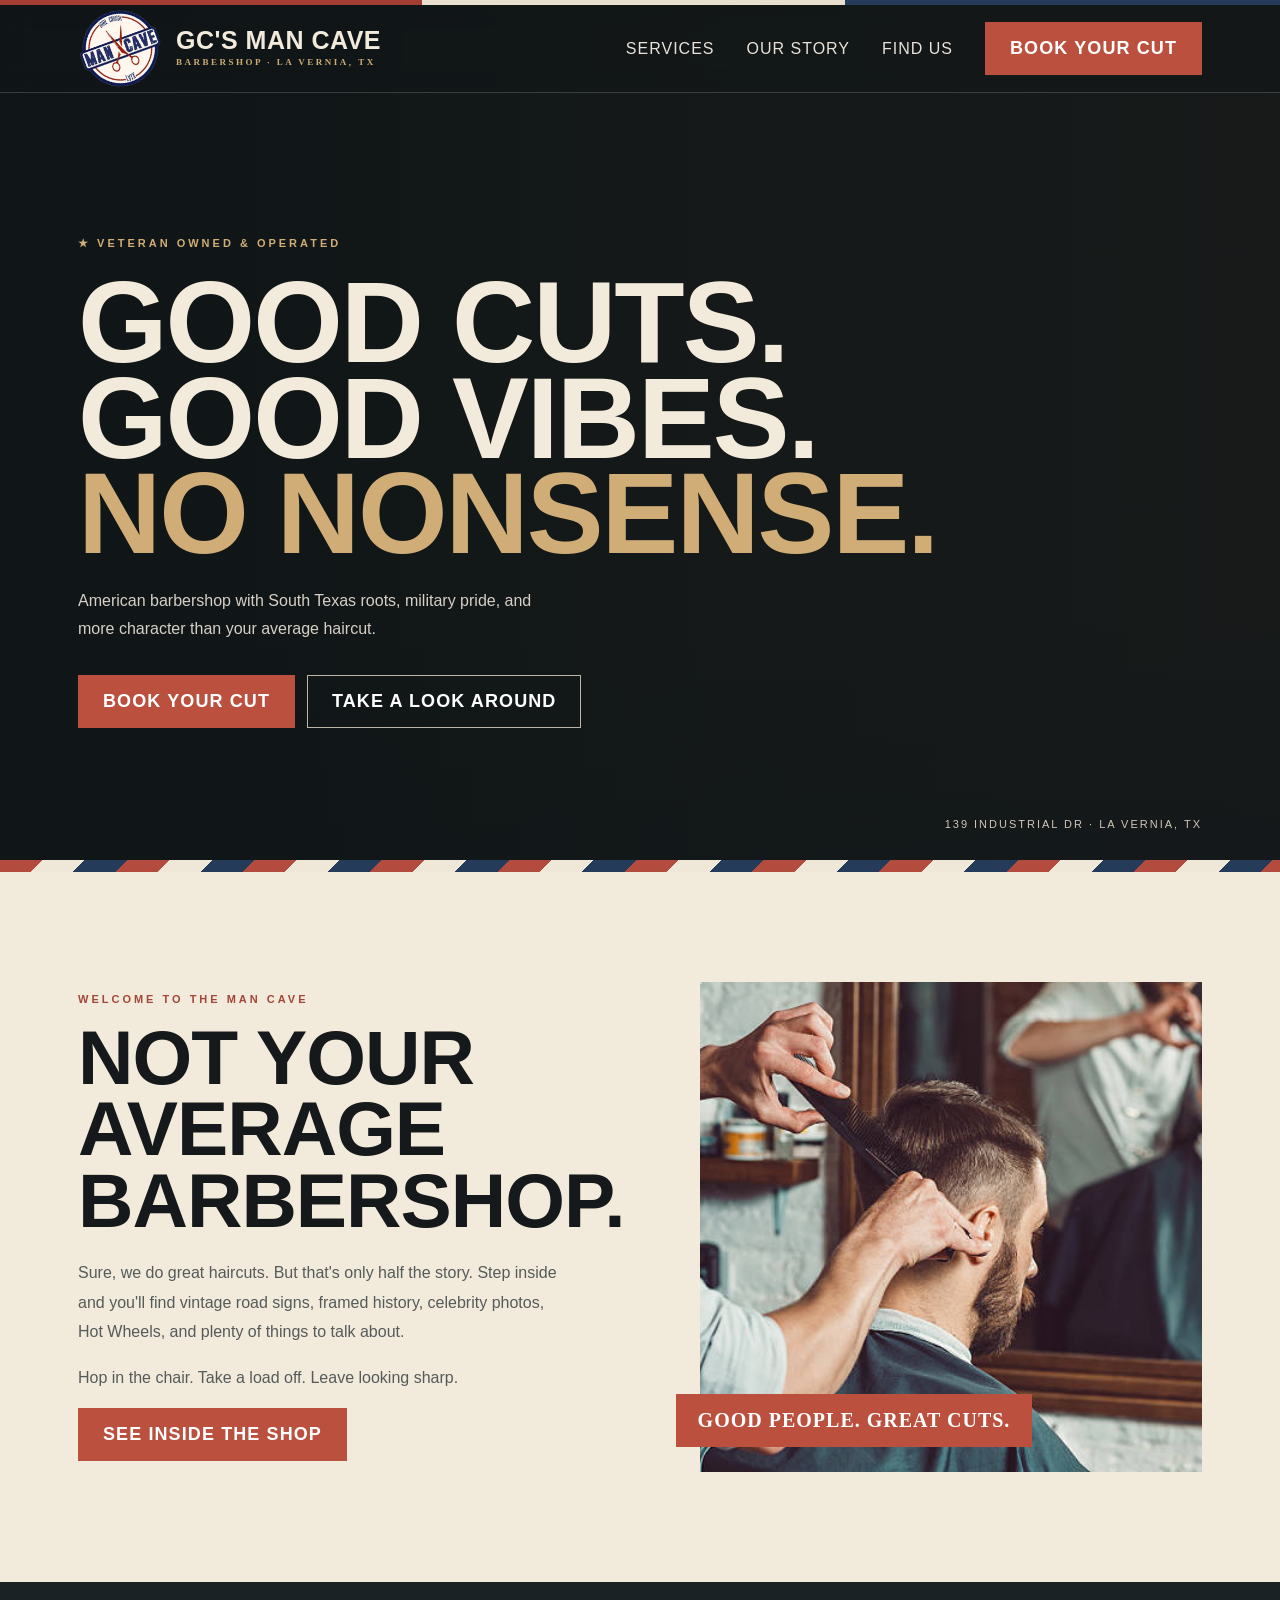
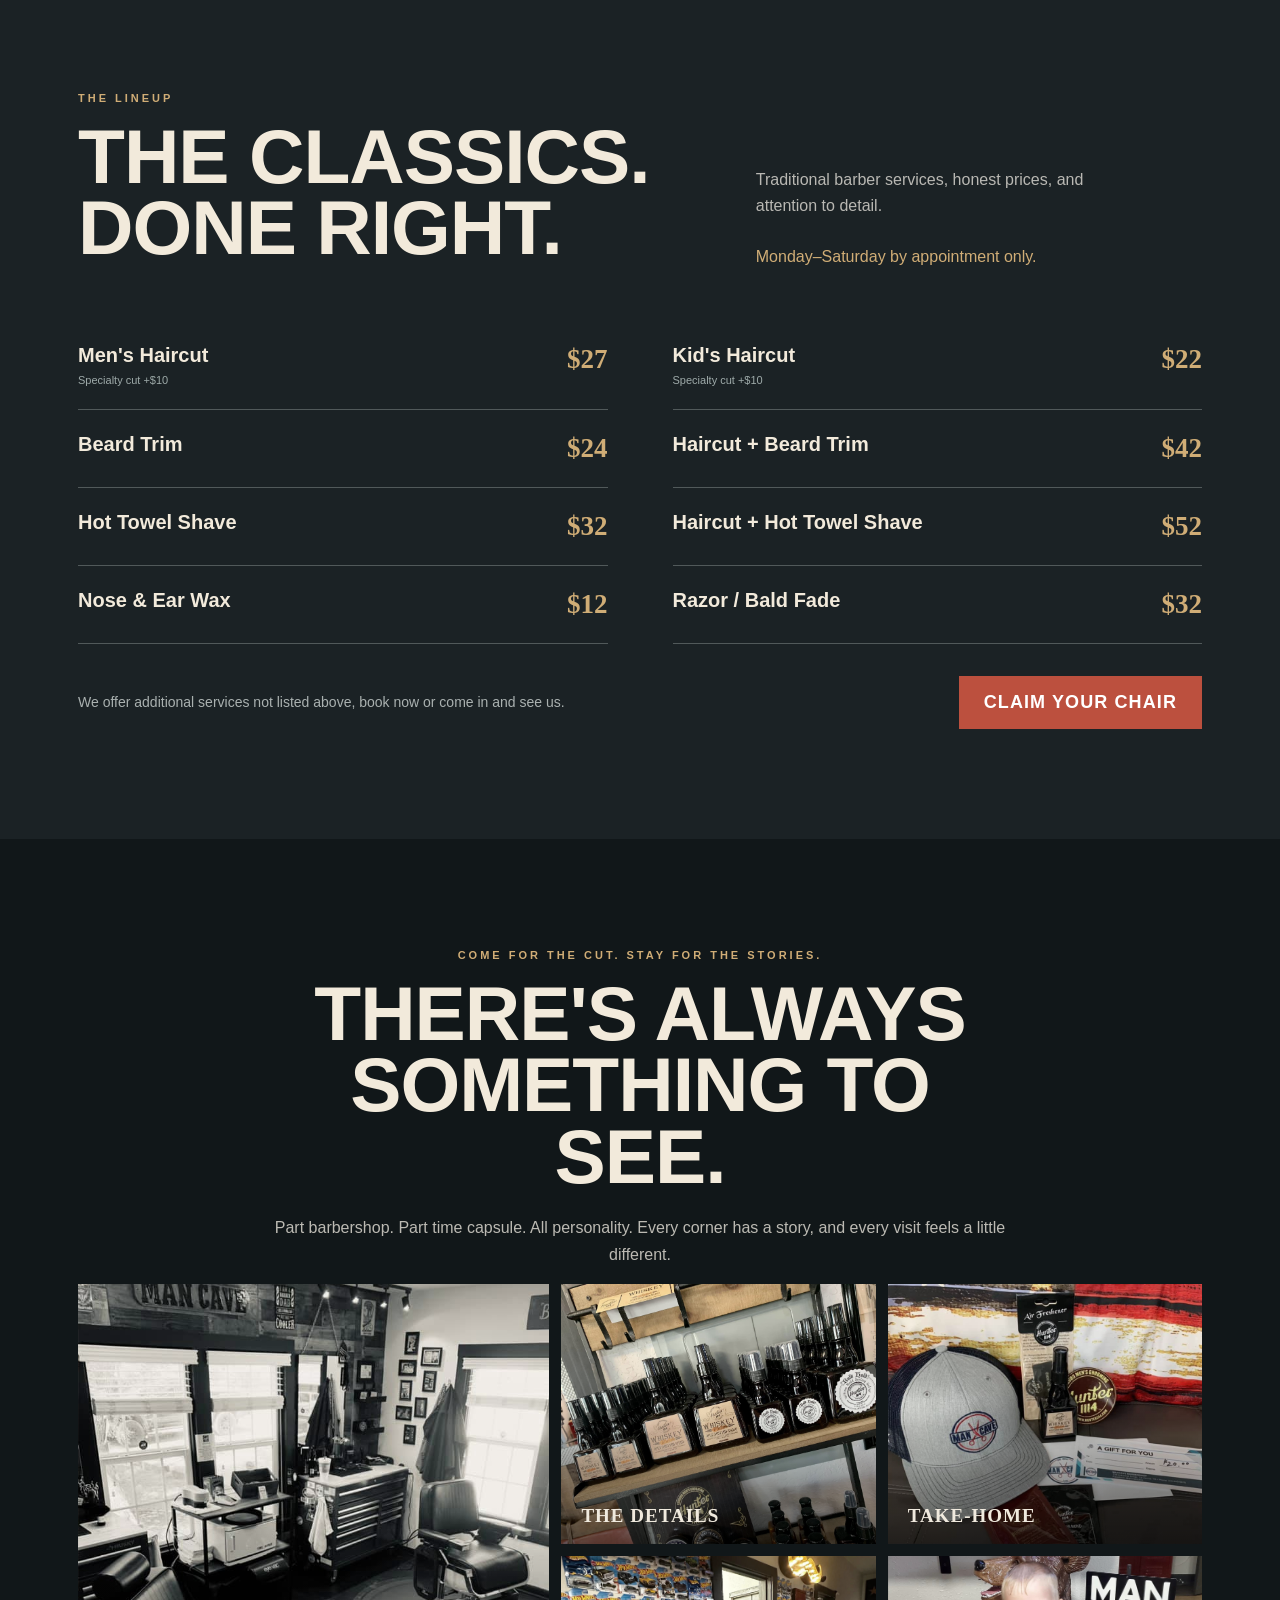
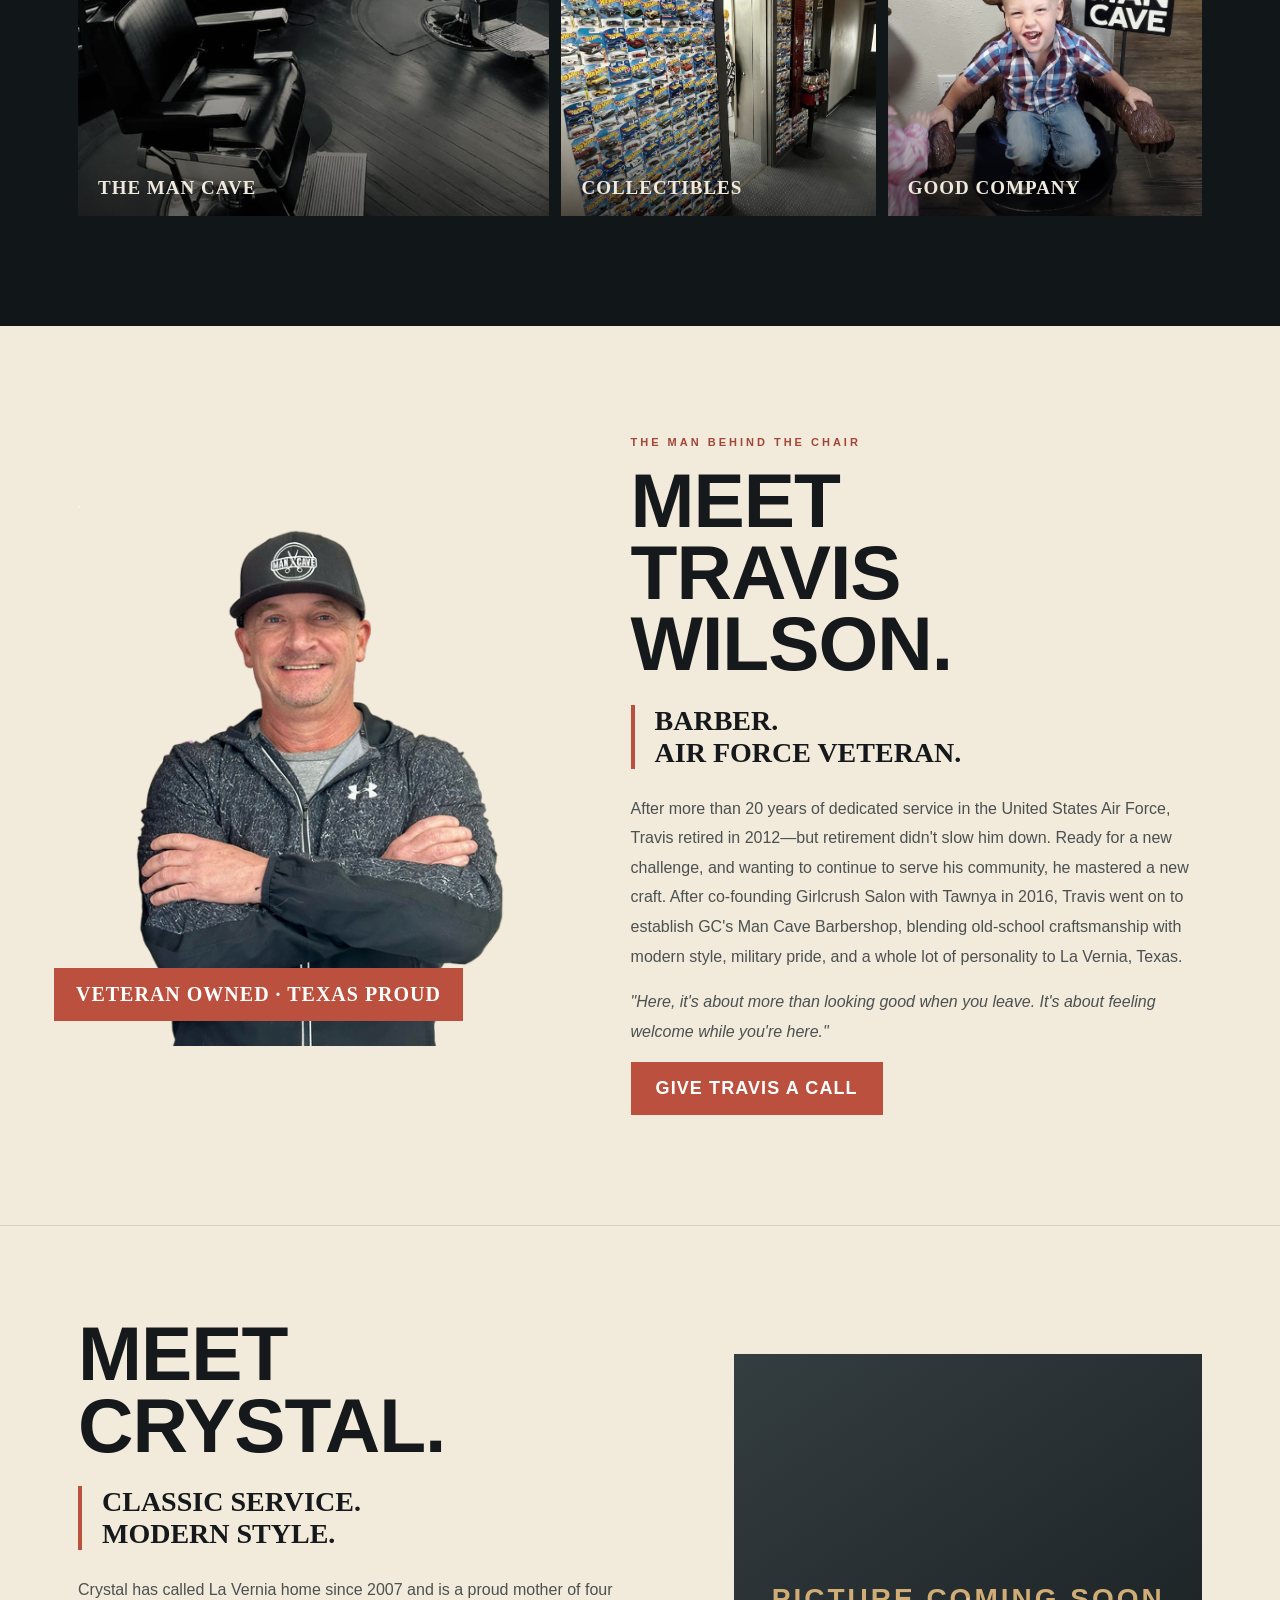
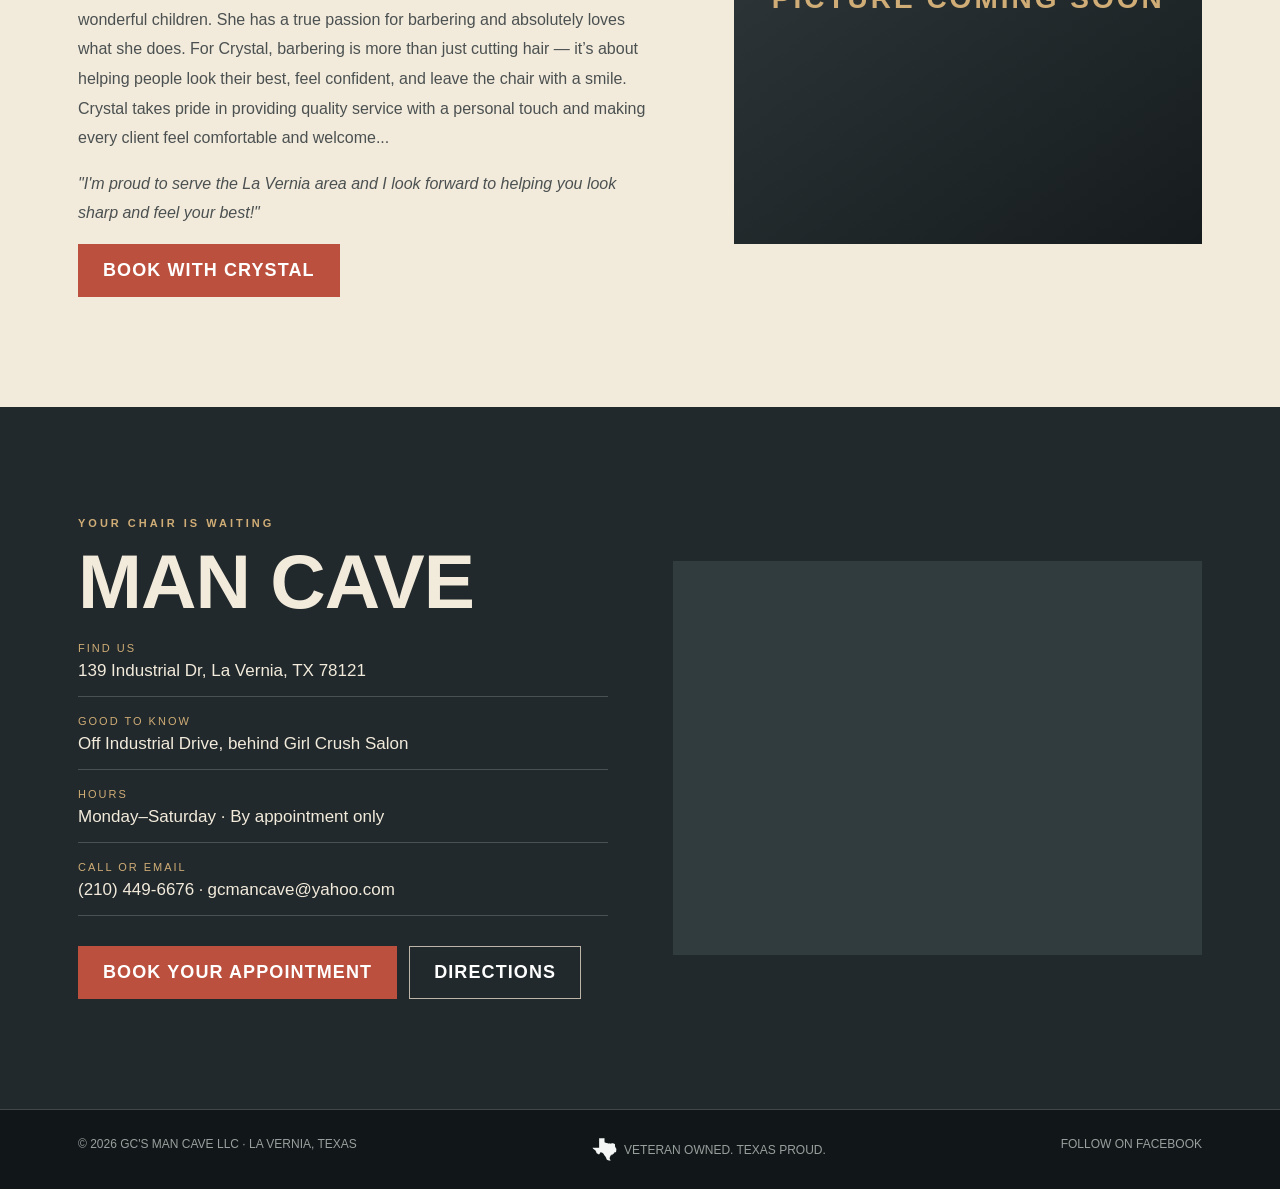
==== commit e7866fe6: "new site complete" ====
--- a/index.html
+++ b/index.html
@@ -175,7 +175,7 @@
         <section class="about second-barber" id="second-barber">
             <div class="wrap about-grid second-barber-grid">
                 <div class="second-barber-copy">
-                    <div class="eyebrow">ANOTHER GREAT BARBER</div>
+                    <!-- <div class="eyebrow">ANOTHER GREAT BARBER</div> -->
                     <h2>MEET<br>Crystal.</h2>
                     <div class="about-quote">CLASSIC SERVICE.<br>MODERN STYLE.</div>
                     <p>Crystal has called La Vernia home since 2007 and is a proud mother of four wonderful children. She has a true passion for barbering and absolutely loves what she does. For Crystal, barbering is more than just cutting hair — it’s about helping people look their best, feel confident, and leave the chair with a smile.
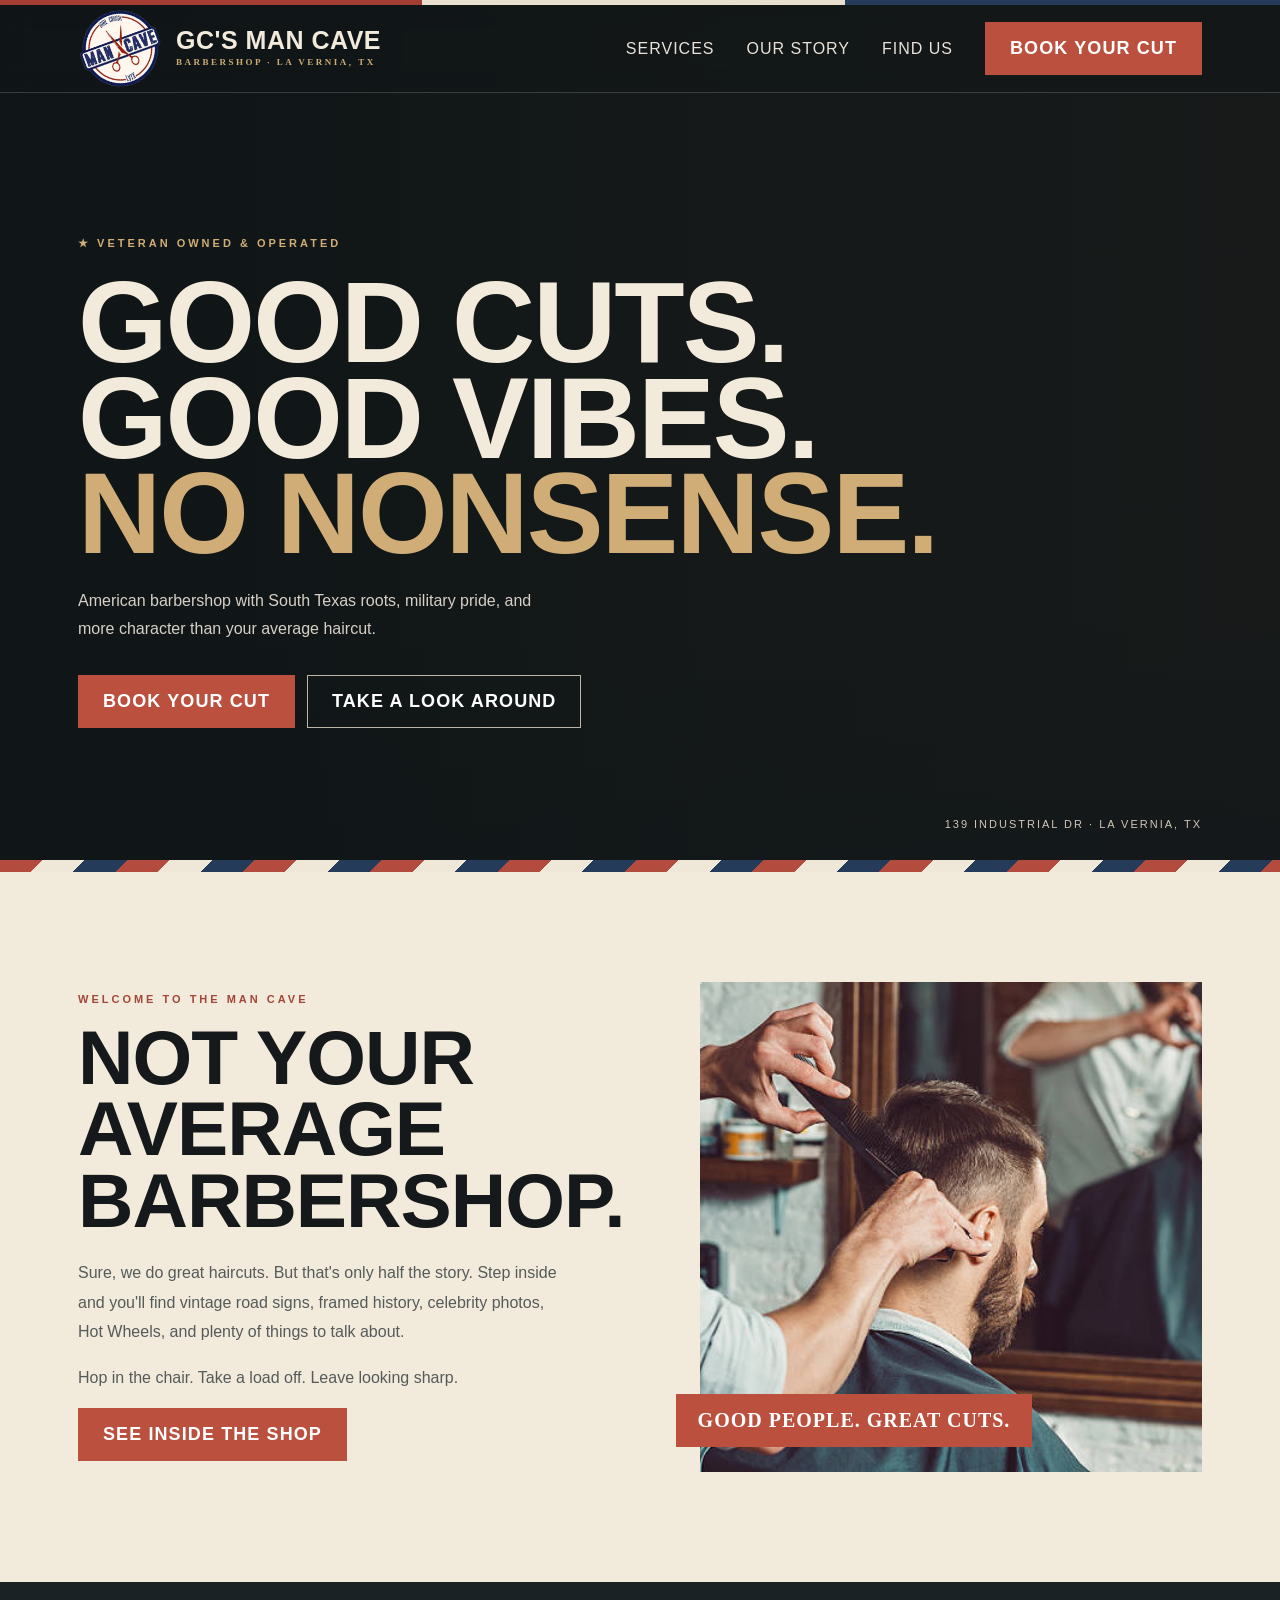
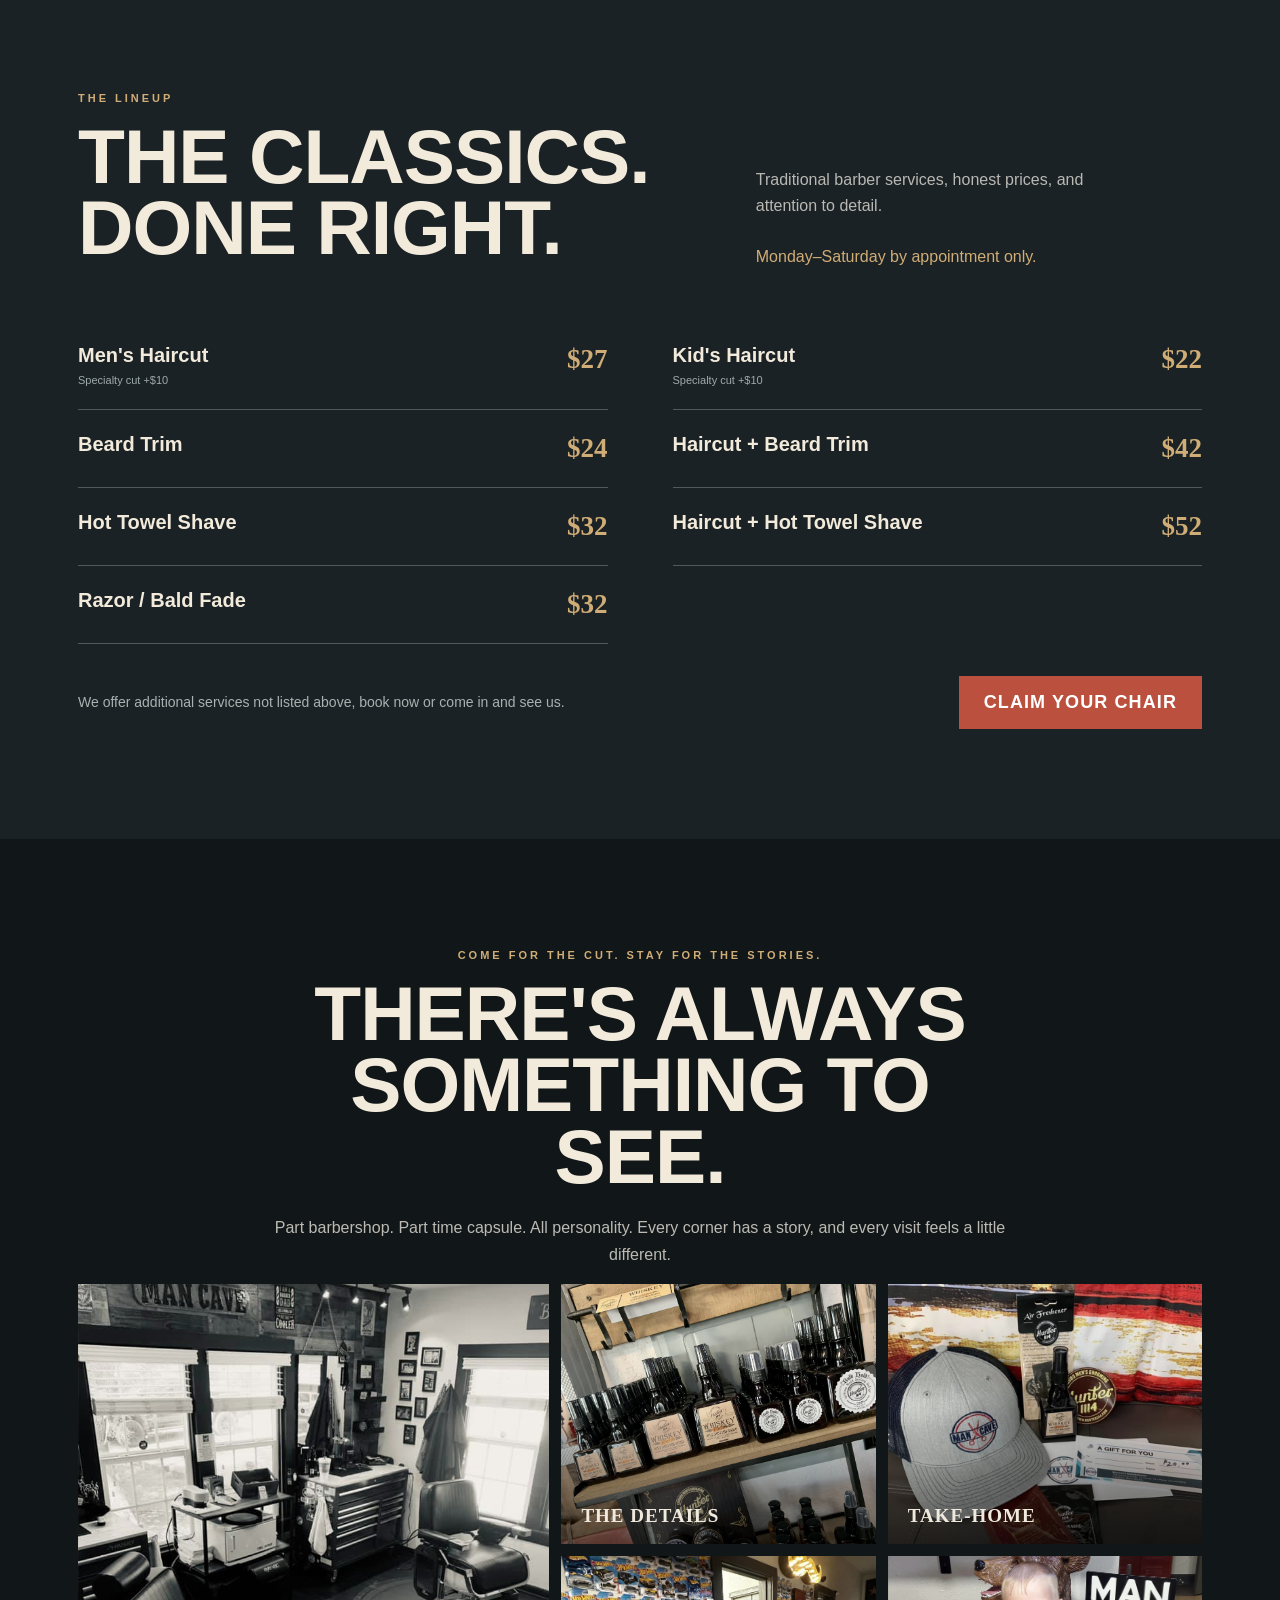
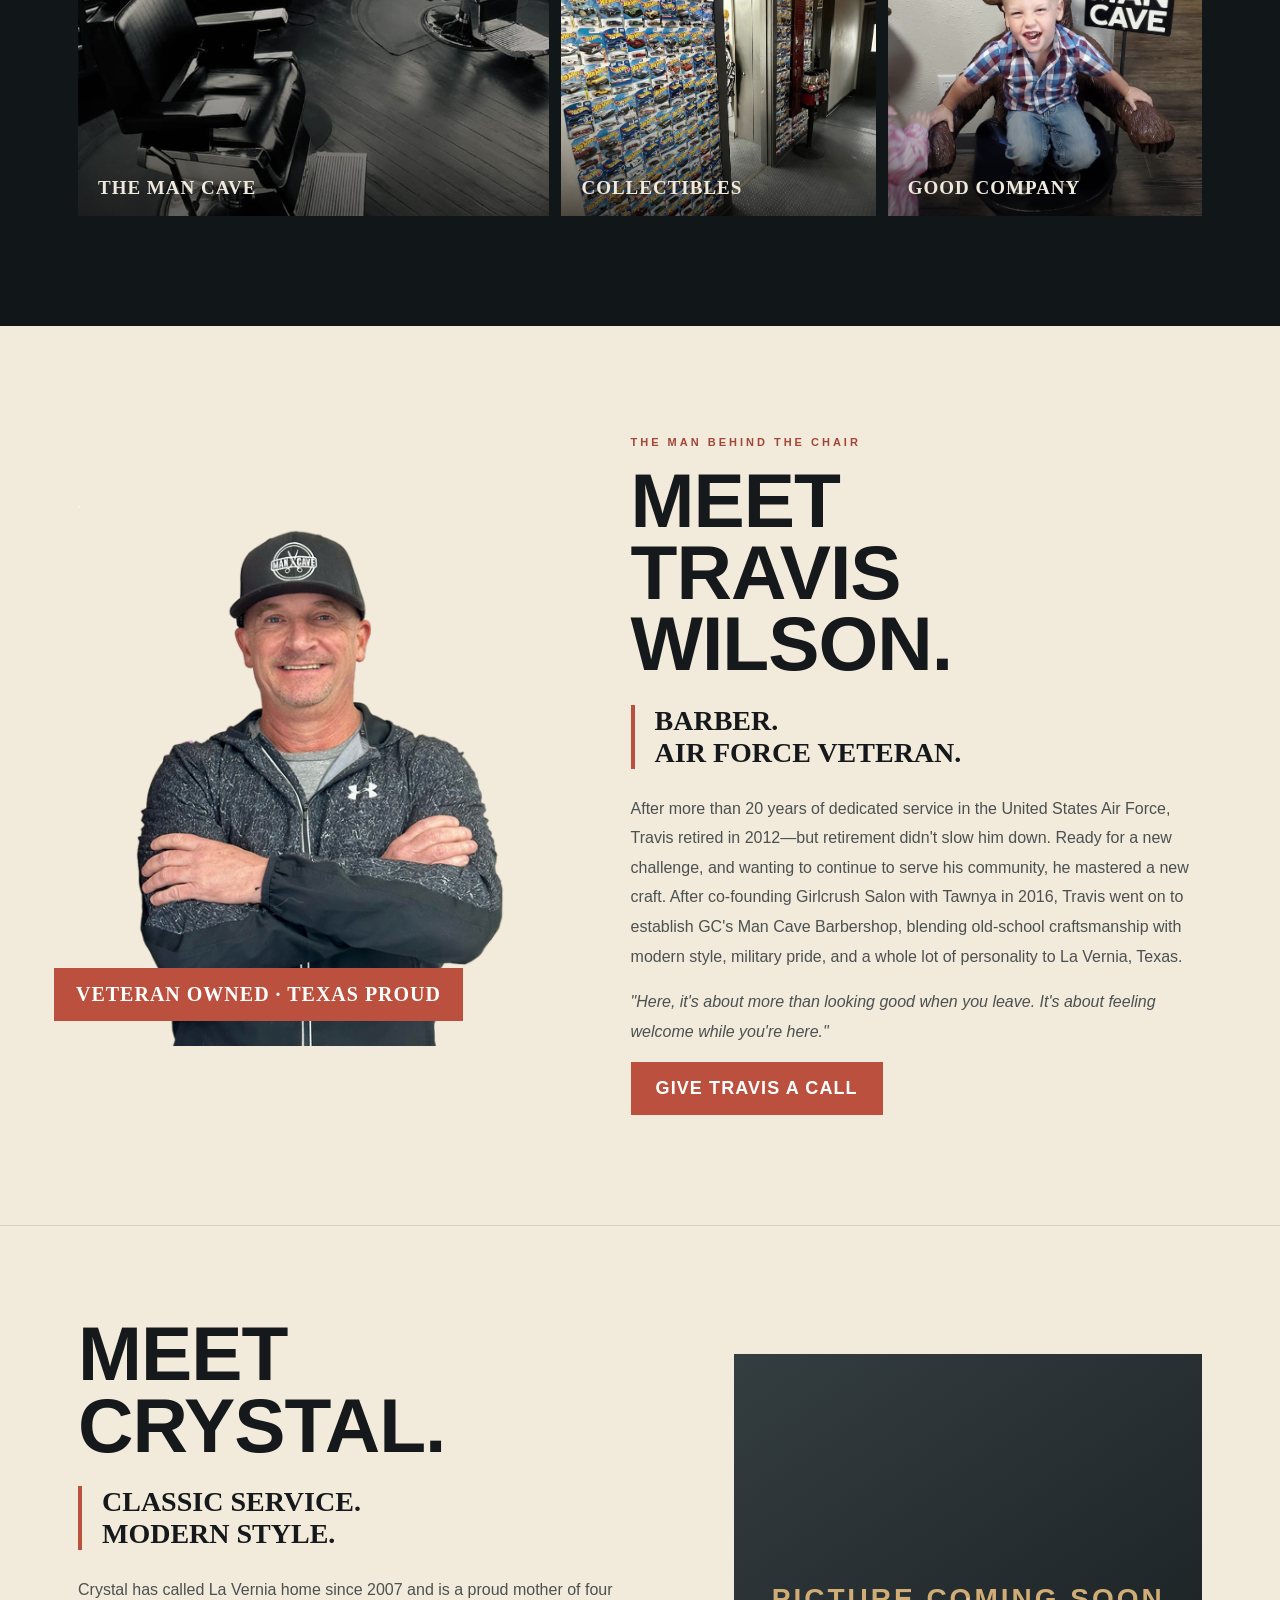
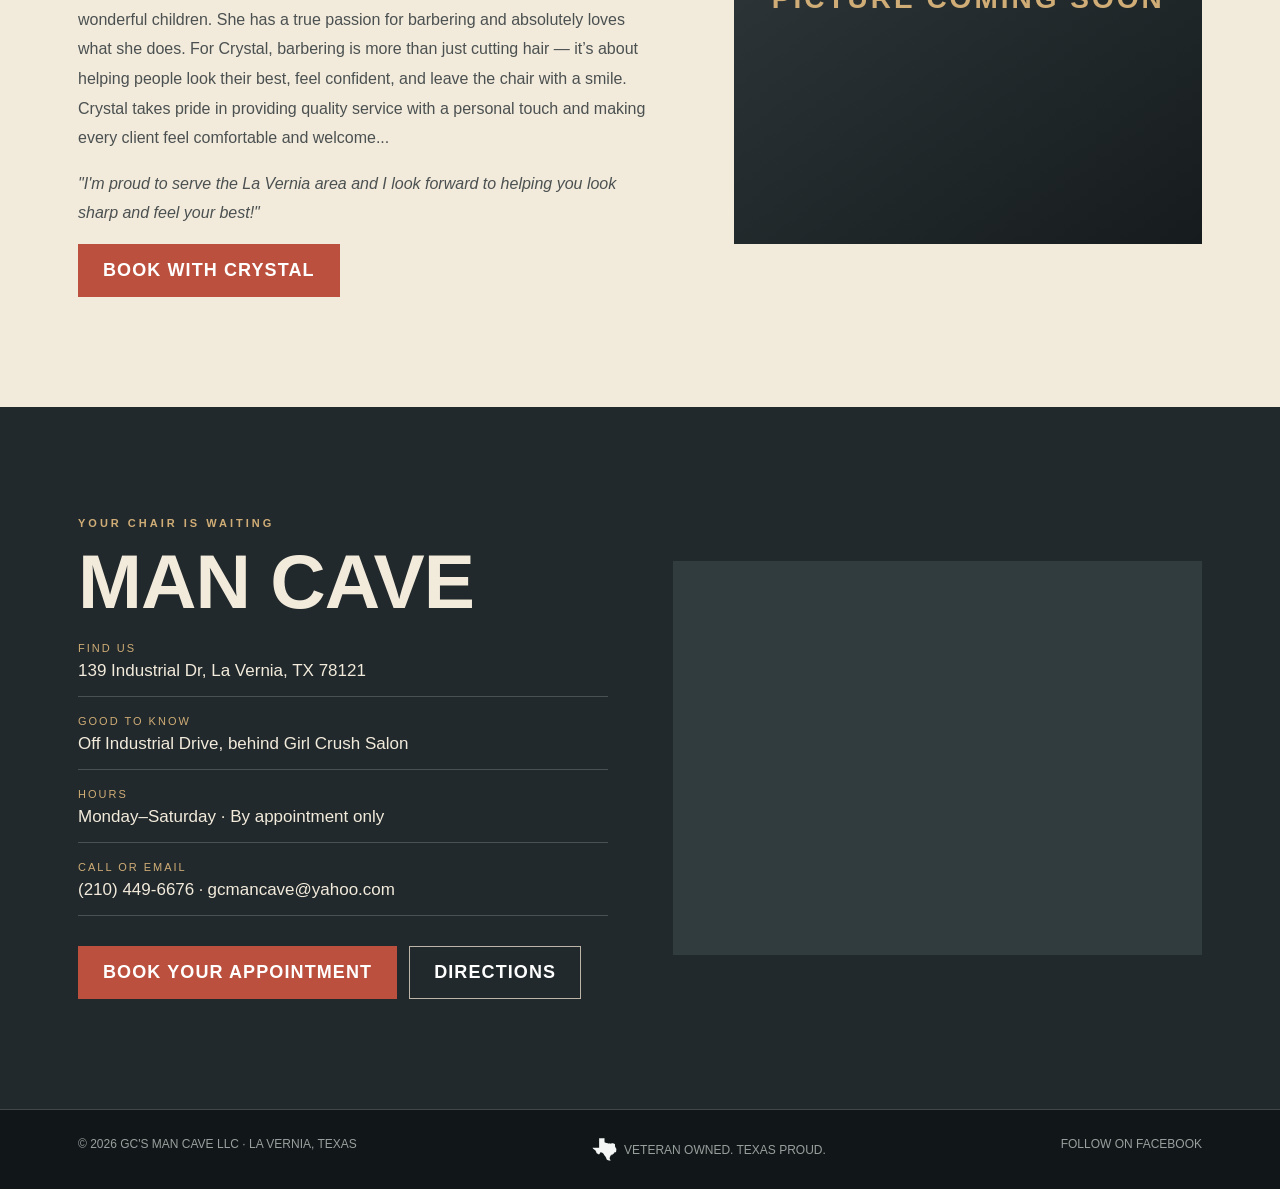
==== commit 4c7dd017: "new site complete" ====
--- a/index.html
+++ b/index.html
@@ -116,7 +116,7 @@
                     <div class="service"><strong>Haircut + Beard Trim</strong><span>$42</span></div>
                     <div class="service"><strong>Hot Towel Shave</strong><span>$32</span></div>
                     <div class="service"><strong>Haircut + Hot Towel Shave</strong><span>$52</span></div>
-                    <div class="service"><strong>Nose & Ear Wax</strong><span>$12</span></div>
+                    <!-- <div class="service"><strong>Nose & Ear Wax</strong><span>$12</span></div> -->
                     <div class="service"><strong>Razor / Bald Fade</strong><span>$32</span></div>
                 </div>
                 <div class="service-footer">
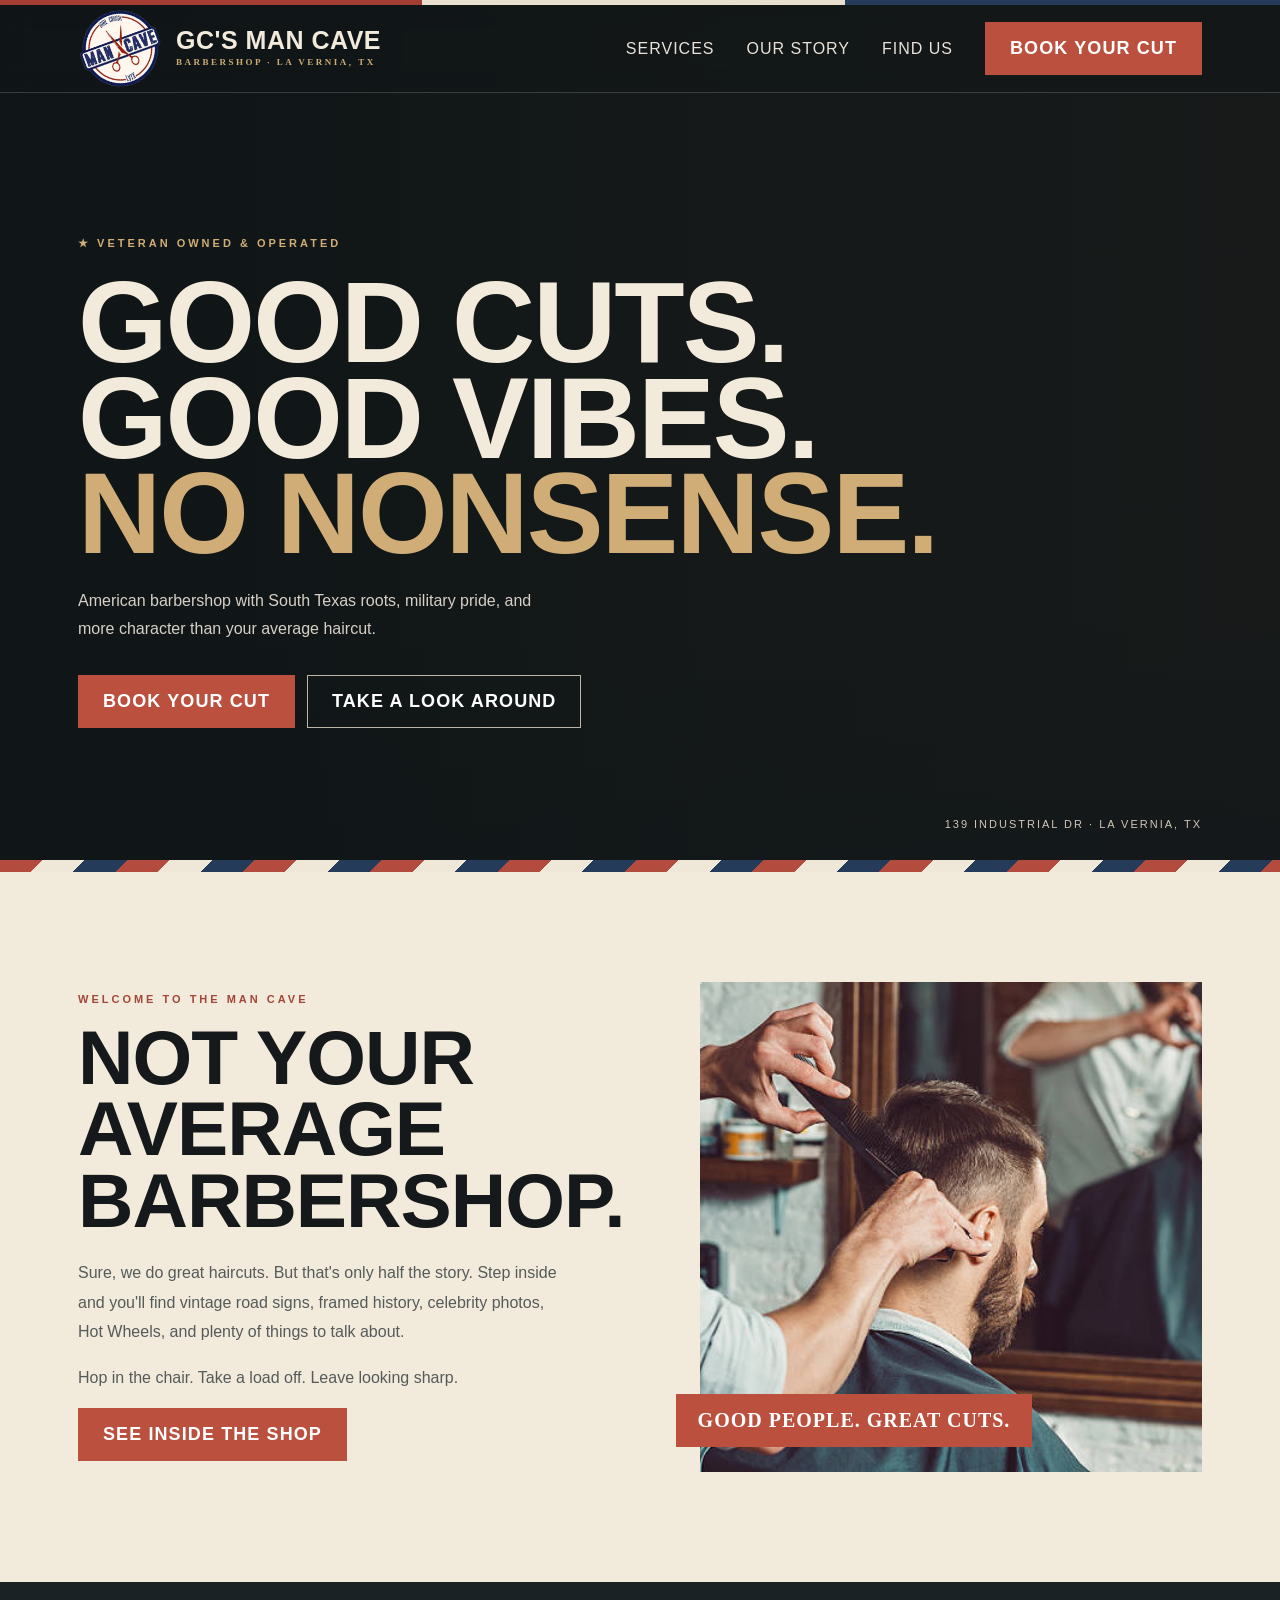
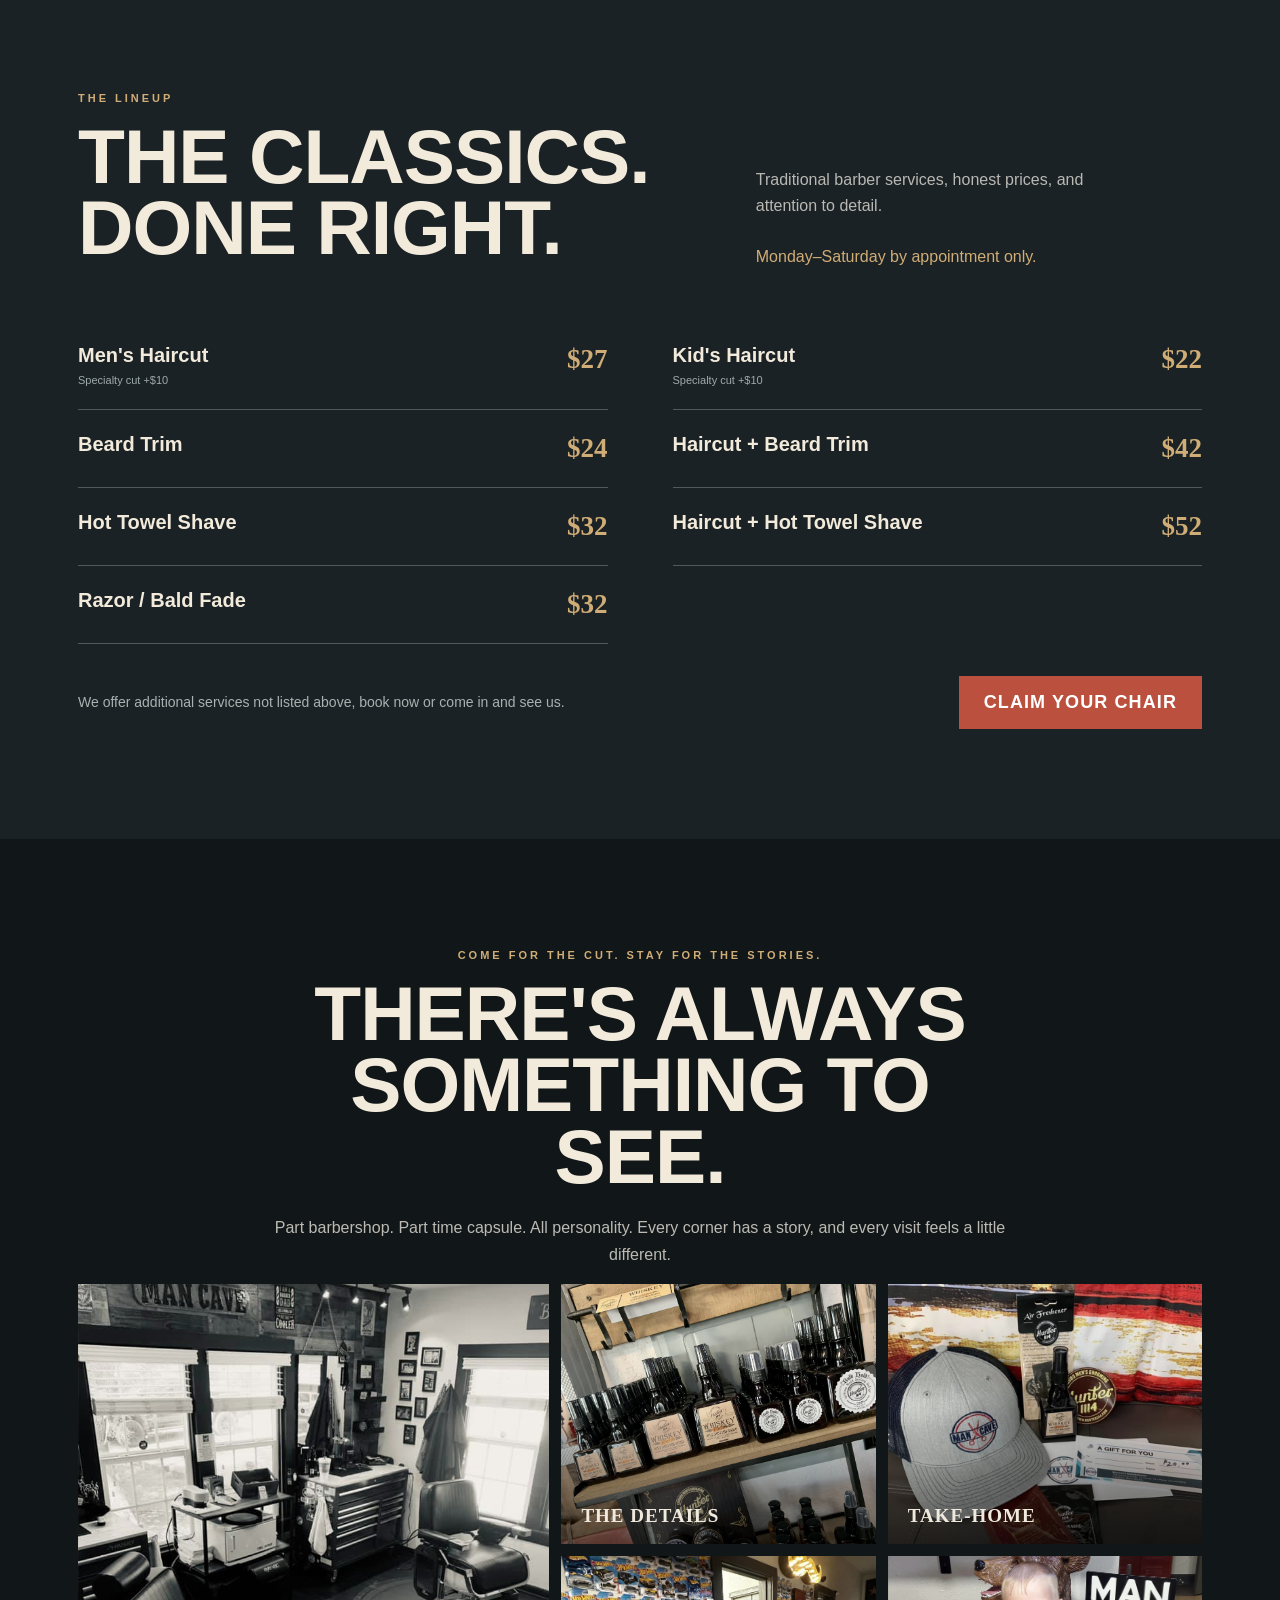
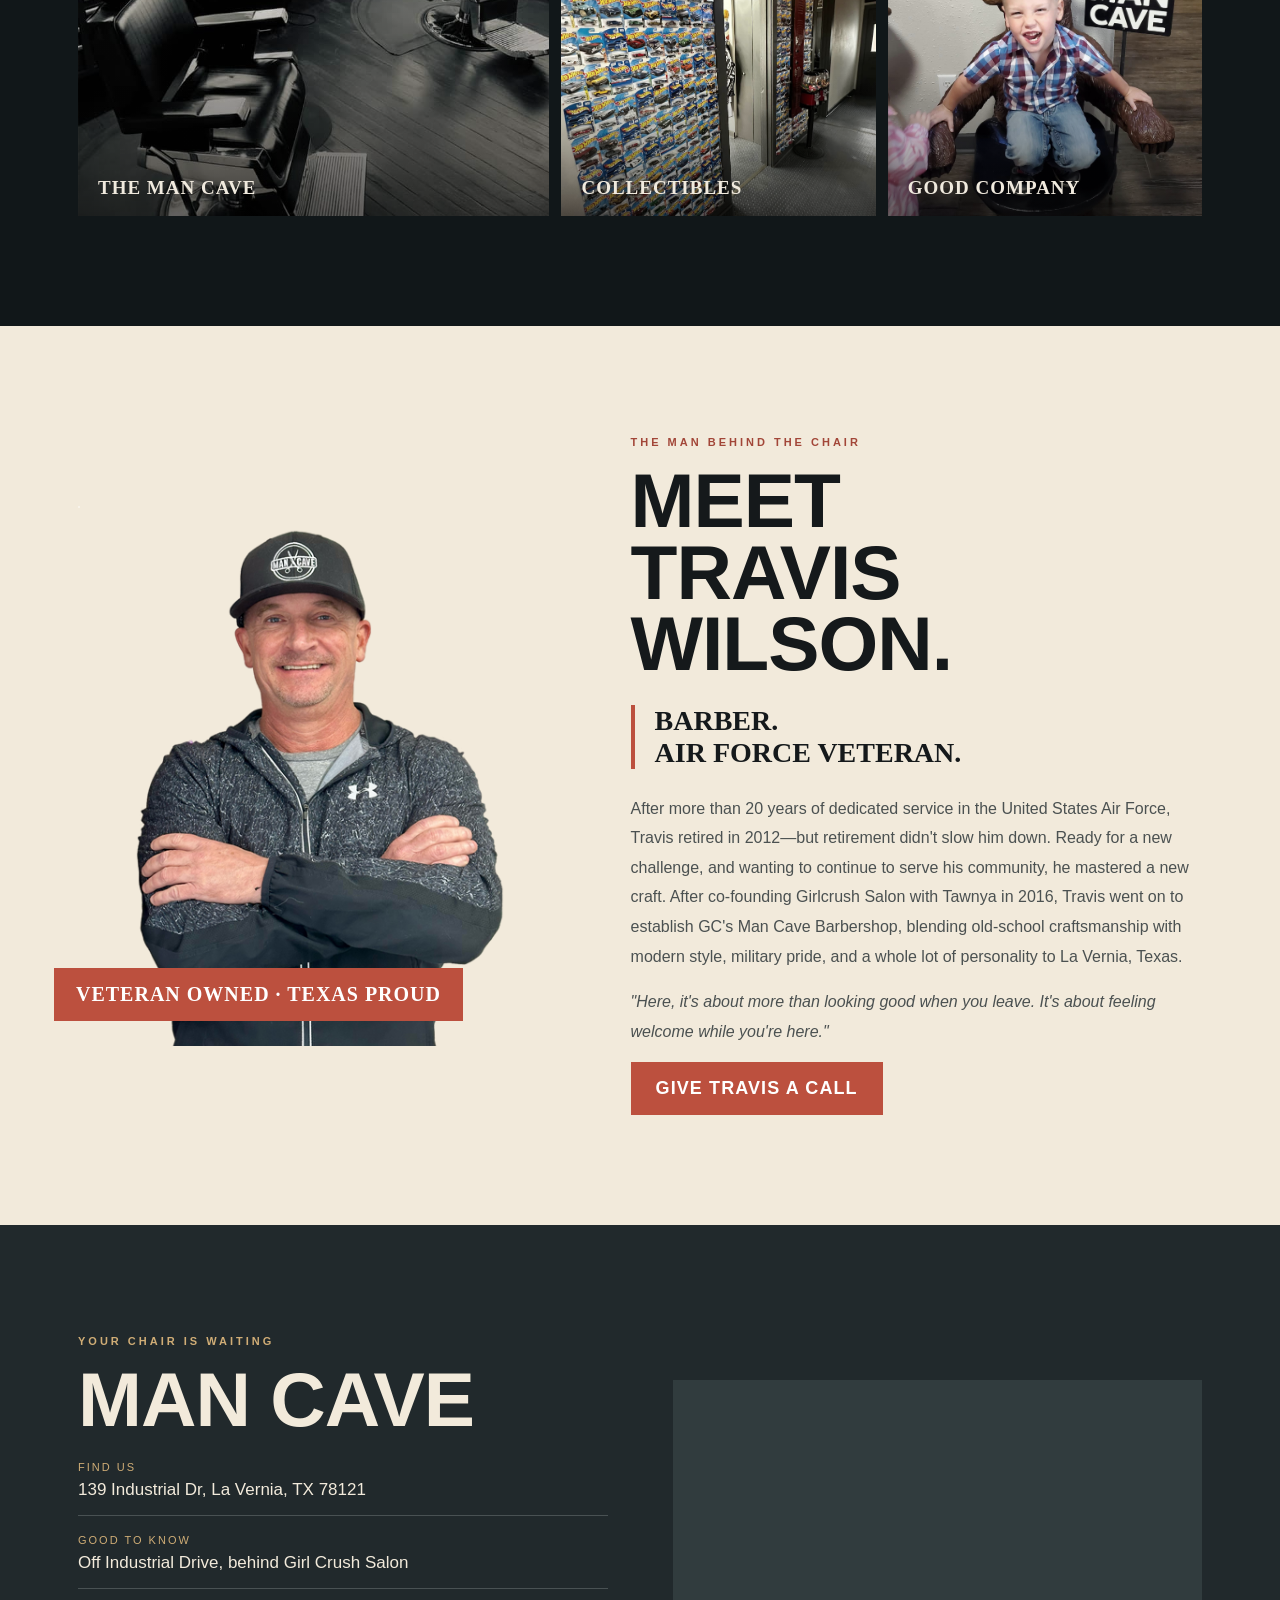
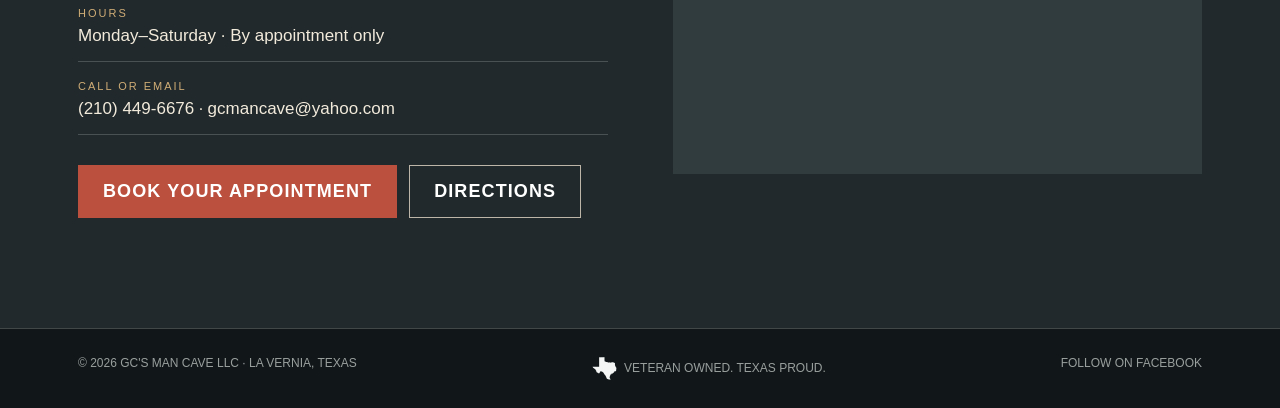
==== commit 48b743bd: "remove girl" ====
--- a/index.html
+++ b/index.html
@@ -172,10 +172,10 @@
                 </div>
             </div>
         </section>
-        <section class="about second-barber" id="second-barber">
+        <!-- <section class="about second-barber" id="second-barber">
             <div class="wrap about-grid second-barber-grid">
                 <div class="second-barber-copy">
-                    <!-- <div class="eyebrow">ANOTHER GREAT BARBER</div> -->
+                    <div class="eyebrow">ANOTHER GREAT BARBER</div>
                     <h2>MEET<br>Crystal.</h2>
                     <div class="about-quote">CLASSIC SERVICE.<br>MODERN STYLE.</div>
                     <p>Crystal has called La Vernia home since 2007 and is a proud mother of four wonderful children. She has a true passion for barbering and absolutely loves what she does. For Crystal, barbering is more than just cutting hair — it’s about helping people look their best, feel confident, and leave the chair with a smile.
@@ -184,10 +184,10 @@
                     <a class="btn" href="tel:3615826252">BOOK WITH CRYSTAL</a>
                 </div>
                 <div class="photo second-barber-photo" role="img" aria-label="Placeholder for the second barber's portrait">
-                    <!-- <div class="photo-tag">MEET THE TEAM</div> -->
-                </div>
-            </div>
-        </section>
+                    <div class="photo-tag">MEET THE TEAM</div>
+                </div>
+            </div>
+        </section> -->
         <section class="contact-section" id="contact">
             <div class="wrap contact-grid">
                 <div>
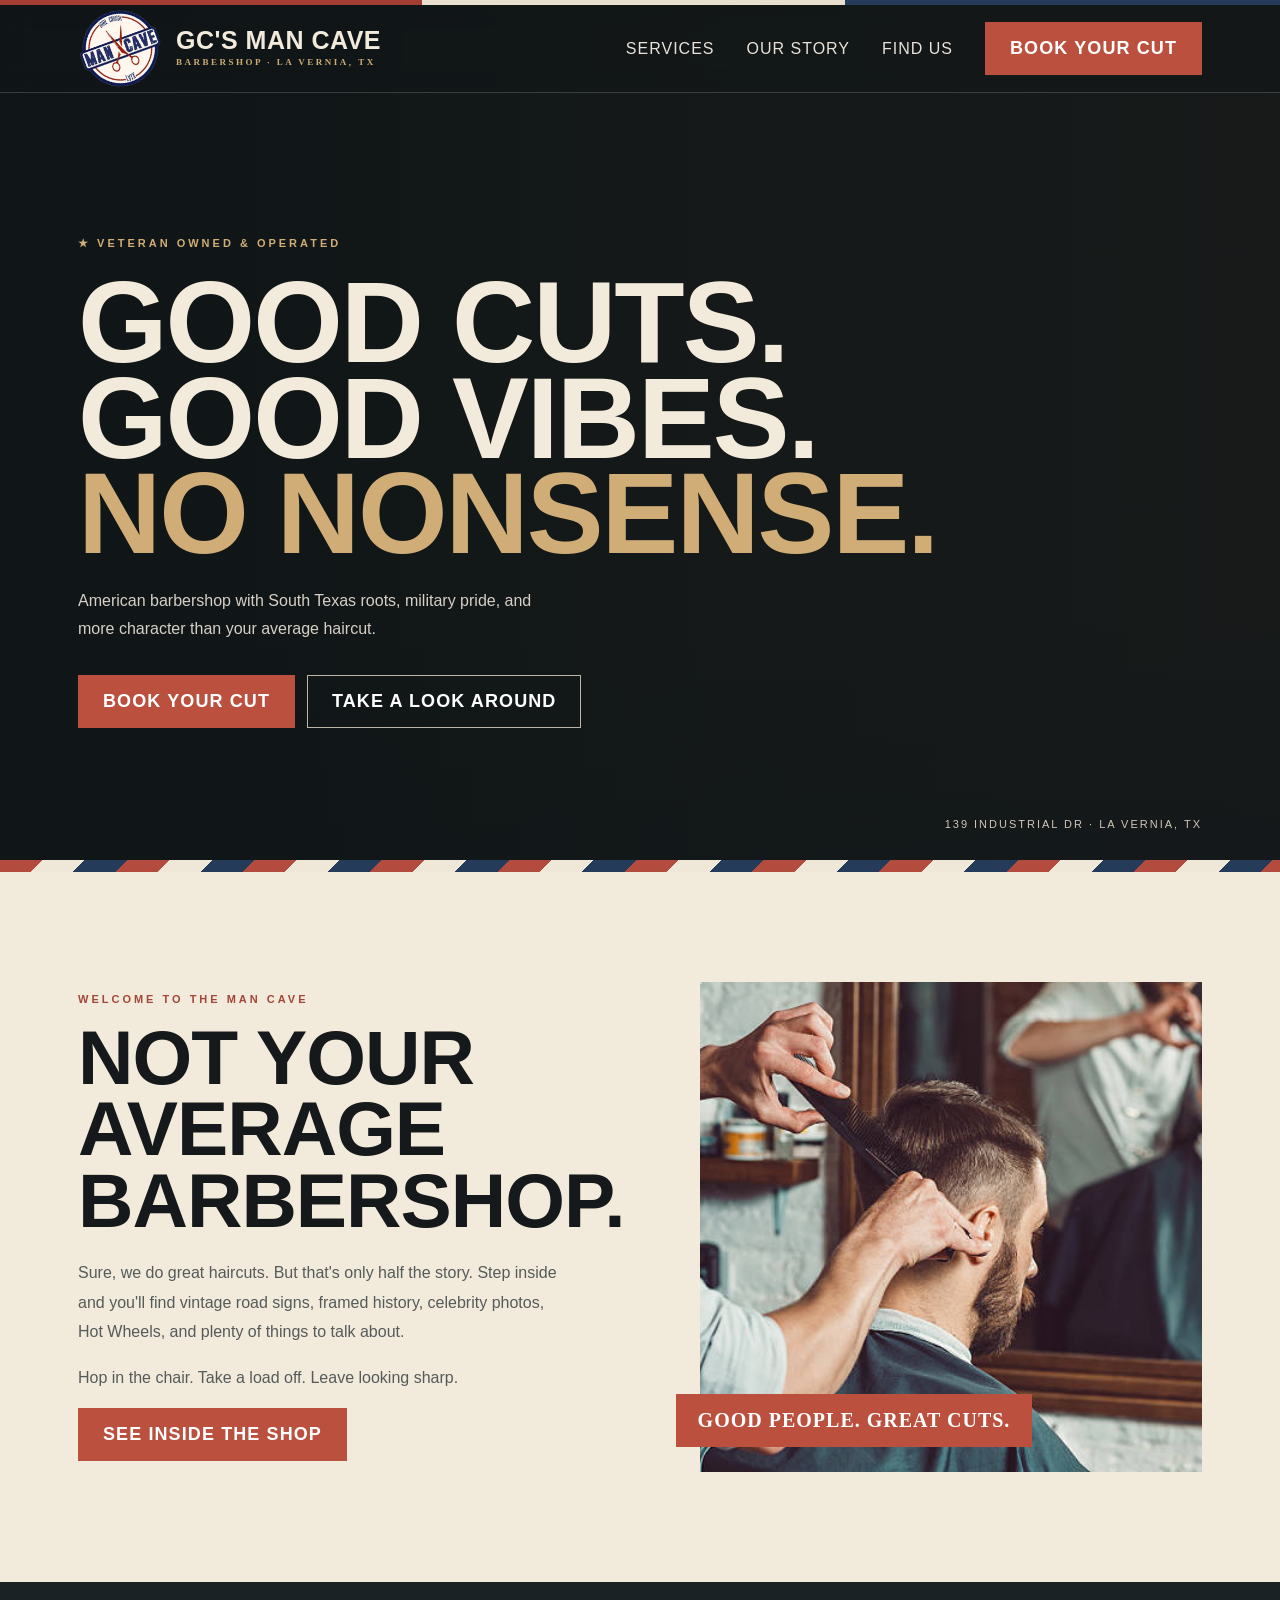
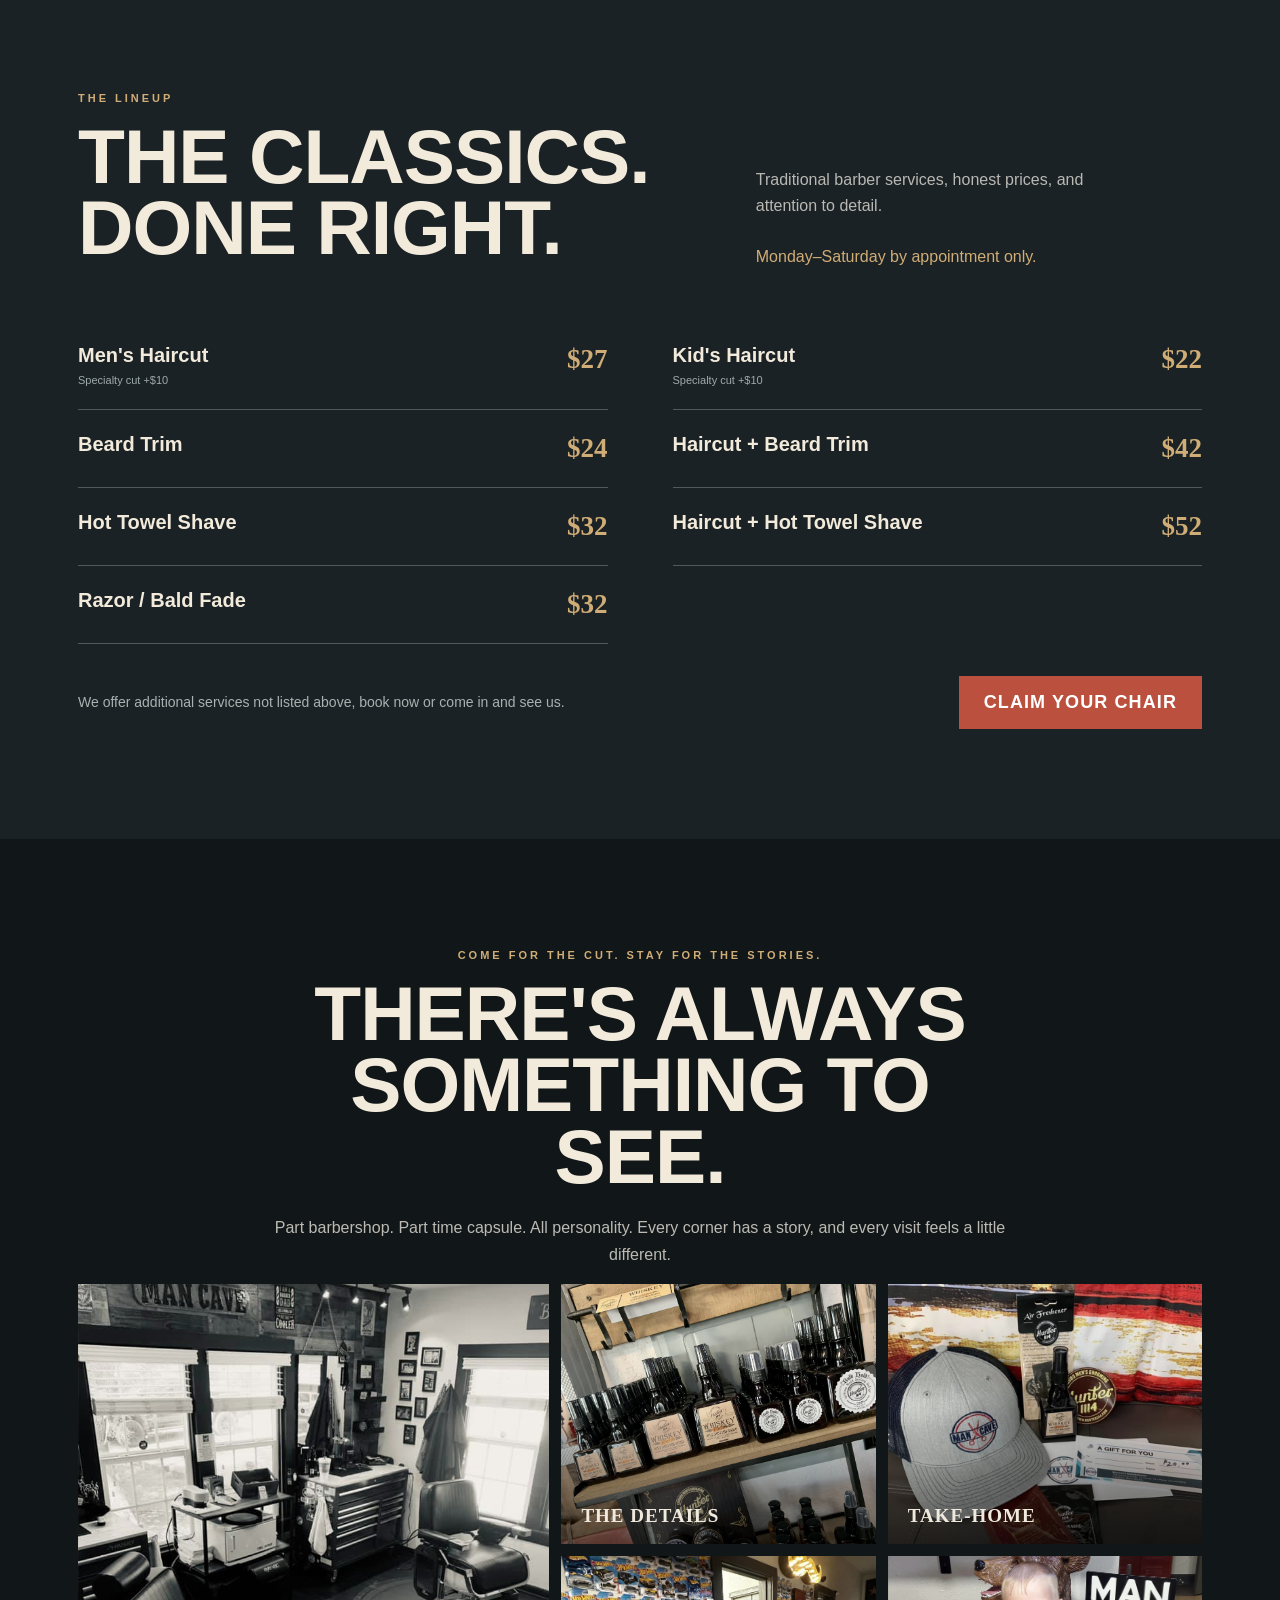
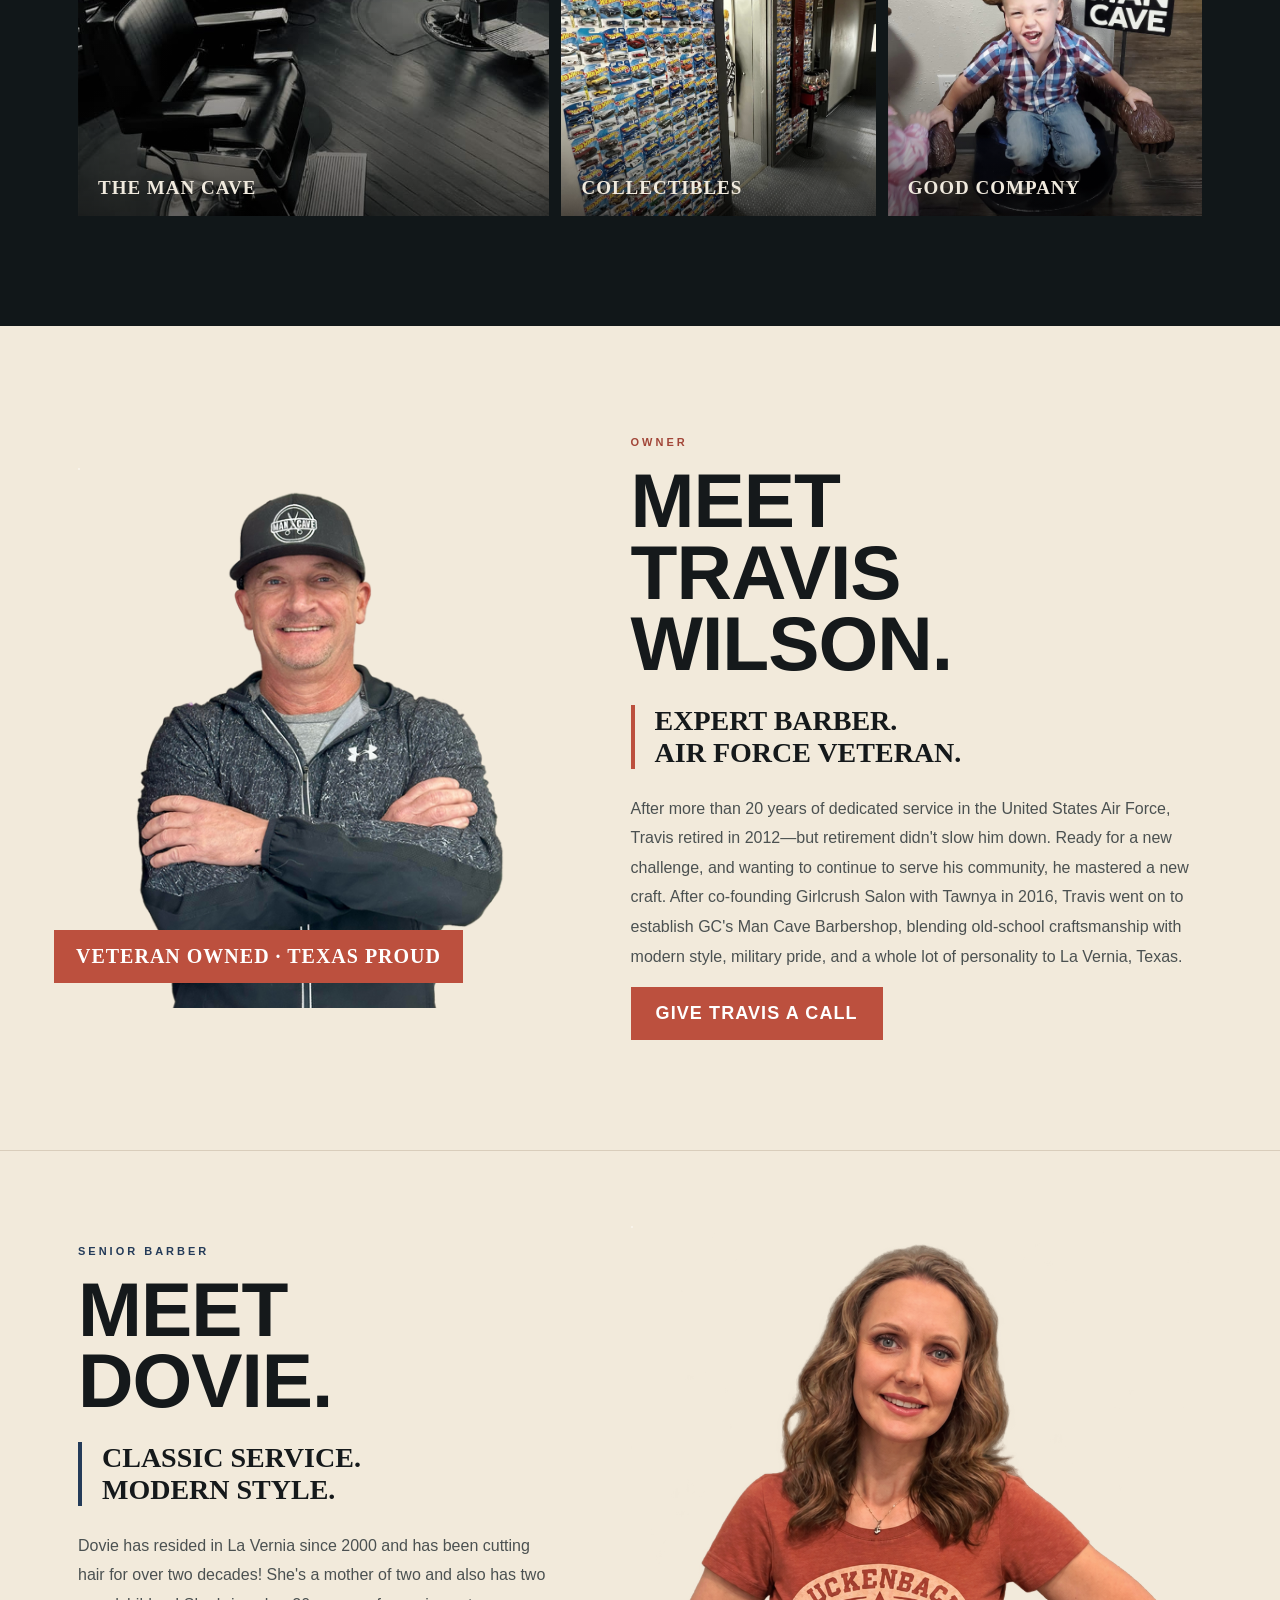
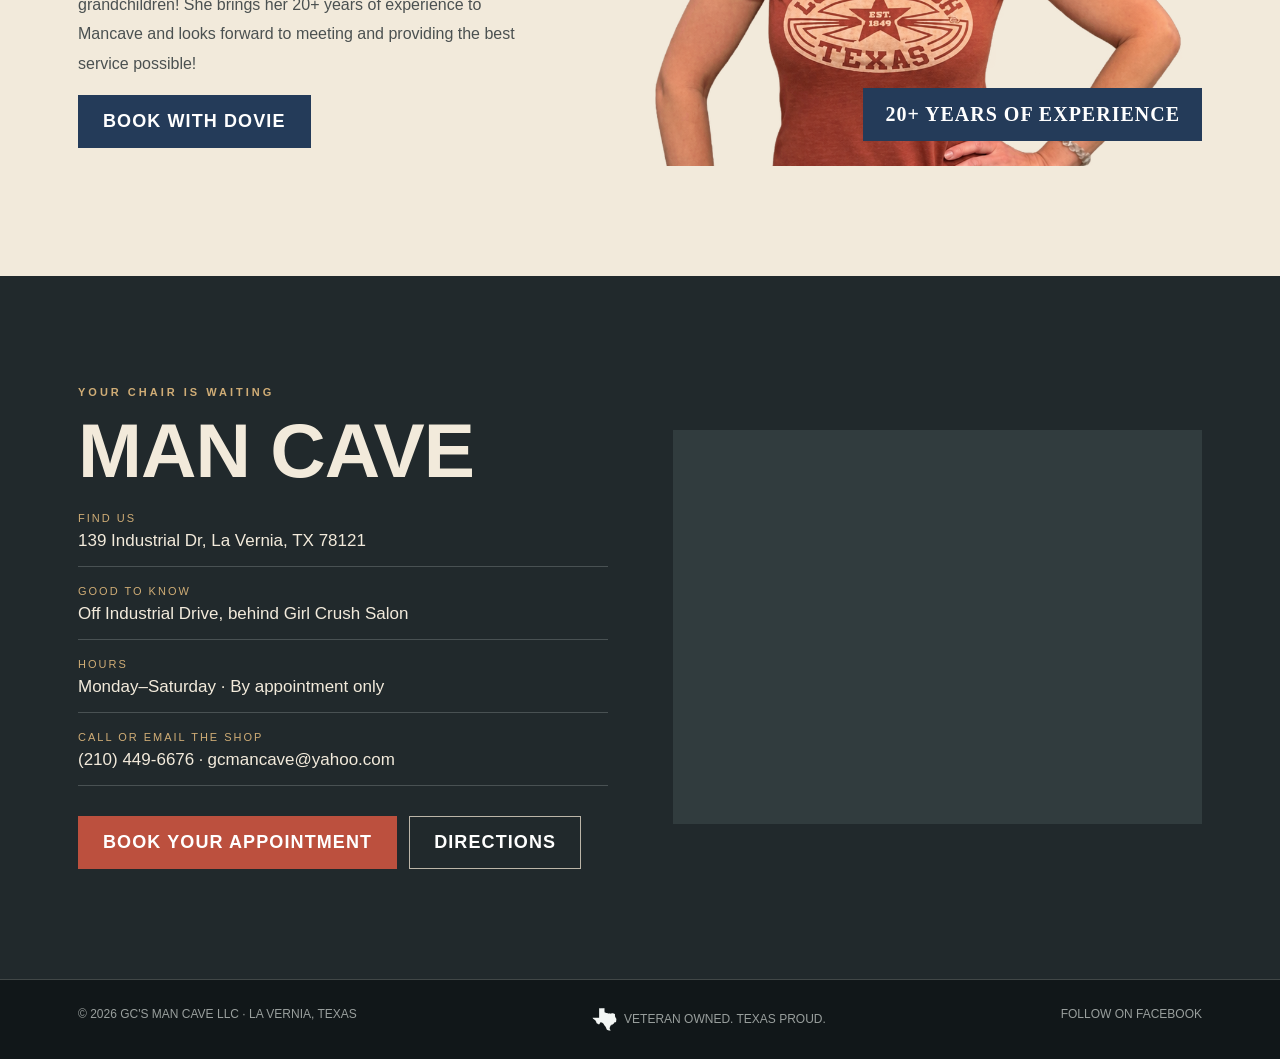
==== commit ade8a134: "new girl" ====
--- a/index.html
+++ b/index.html
@@ -42,7 +42,8 @@
                 <a class="navlink" href="#services">SERVICES</a>
                 <a class="navlink" href="#about">OUR STORY</a>
                 <a class="navlink" href="#contact">FIND US</a>
-                <a class="btn" href="https://t-one-interior-design-llc.square.site/" target="_blank" rel="noopener">BOOK YOUR CUT</a>
+                <a class="btn" href="https://t-one-interior-design-llc.square.site/" target="_blank" rel="noopener">BOOK
+                    YOUR CUT</a>
             </div>
             <button class="menu" aria-label="Toggle menu" aria-expanded="false">☰</button>
         </div>
@@ -51,7 +52,8 @@
             <a href="#services">SERVICES</a>
             <a href="#about">OUR STORY</a>
             <a href="#contact">FIND US</a>
-            <a class="btn" href="https://t-one-interior-design-llc.square.site/" target="_blank" rel="noopener">BOOK YOUR CUT</a>
+            <a class="btn" href="https://t-one-interior-design-llc.square.site/" target="_blank" rel="noopener">BOOK
+                YOUR CUT</a>
         </div>
     </header>
     <main id="top">
@@ -156,38 +158,61 @@
                 <div class="photo about-photo">
                     <div class="photo-tag">VETERAN OWNED · TEXAS PROUD</div>
                 </div>
-                <div>
-                    <div class="eyebrow">THE MAN BEHIND THE CHAIR</div>
+                <div class="about-content">
+                    <div class="eyebrow">OWNER</div>
                     <h2>MEET<br>TRAVIS WILSON.</h2>
-                    <div class="about-quote">BARBER.<br>AIR FORCE VETERAN.</div>
-                    <p>
-                        After more than 20 years of dedicated service in the United States Air Force, Travis retired in
-                        2012—but retirement didn't slow him down. Ready for a new challenge, and wanting to continue to
-                        serve his community, he mastered a new craft. After co-founding Girlcrush Salon with Tawnya in
-                        2016, Travis went on to establish GC's Man Cave Barbershop, blending old-school craftsmanship
-                        with modern style, military pride, and a whole lot of personality to La Vernia, Texas.
-                    </p>
-                    <p style="font-style: italic;">"Here, it's about more than looking good when you leave. It's about
-                        feeling welcome while you're here."</p><a class="btn" href="tel:2104496676">GIVE TRAVIS A CALL</a>
-                </div>
-            </div>
-        </section>
-        <!-- <section class="about second-barber" id="second-barber">
-            <div class="wrap about-grid second-barber-grid">
+                    <div class="about-quote">
+                        EXPERT BARBER.<br>AIR FORCE VETERAN.
+                    </div>
+                    <div class="about-description">
+                        <p>
+                            After more than 20 years of dedicated service in the
+                            United States Air Force, Travis retired in 2012—but
+                            retirement didn't slow him down. Ready for a new
+                            challenge, and wanting to continue to serve his
+                            community, he mastered a new craft. After co-founding
+                            Girlcrush Salon with Tawnya in 2016, Travis went on
+                            to establish GC's Man Cave Barbershop, blending
+                            old-school craftsmanship with modern style, military
+                            pride, and a whole lot of personality to La Vernia,
+                            Texas.
+                        </p>
+                        <a class="btn" href="tel:2104496676">
+                            GIVE TRAVIS A CALL
+                        </a>
+                    </div>
+                </div>
+            </div>
+        </section>
+        <section class="about second-barber" id="second-barber">
+            <div class="wrap about-grid">
                 <div class="second-barber-copy">
-                    <div class="eyebrow">ANOTHER GREAT BARBER</div>
-                    <h2>MEET<br>Crystal.</h2>
-                    <div class="about-quote">CLASSIC SERVICE.<br>MODERN STYLE.</div>
-                    <p>Crystal has called La Vernia home since 2007 and is a proud mother of four wonderful children. She has a true passion for barbering and absolutely loves what she does. For Crystal, barbering is more than just cutting hair — it’s about helping people look their best, feel confident, and leave the chair with a smile.
-                    Crystal takes pride in providing quality service with a personal touch and making every client feel comfortable and welcome...</p>
-                    <p style="font-style: italic;">"I'm proud to serve the La Vernia area and I look forward to helping you look sharp and feel your best!"</p>
-                    <a class="btn" href="tel:3615826252">BOOK WITH CRYSTAL</a>
-                </div>
-                <div class="photo second-barber-photo" role="img" aria-label="Placeholder for the second barber's portrait">
-                    <div class="photo-tag">MEET THE TEAM</div>
-                </div>
-            </div>
-        </section> -->
+                    <div class="eyebrow" style="color: #243b59">
+                        SENIOR BARBER
+                    </div>
+                    <h2>MEET<br>DOVIE.</h2>
+                    <div class="about-quote" style="border-left: 4px solid #243b59;">
+                        CLASSIC SERVICE.<br>MODERN STYLE.
+                    </div>
+                    <div class="about-description">
+                        <p>
+                            Dovie has resided in La Vernia since 2000 and has
+                            been cutting hair for over two decades! She's a
+                            mother of two and also has two grandchildren!
+                            She brings her 20+ years of experience to Mancave
+                            and looks forward to meeting and providing the
+                            best service possible!
+                        </p>
+                        <a class="btn" href="tel:3618779634" style="background-color:#243b59;border-color:#243b59;">
+                            BOOK WITH DOVIE
+                        </a>
+                    </div>
+                </div>
+                <div class="photo about-dovie">
+                    <div class="photo-tag">20+ YEARS OF EXPERIENCE</div>
+                </div>
+            </div>
+        </section>
         <section class="contact-section" id="contact">
             <div class="wrap contact-grid">
                 <div>
@@ -197,7 +222,7 @@
                         <div><small>FIND US</small><span>139 Industrial Dr, La Vernia, TX 78121</span></div>
                         <div><small>GOOD TO KNOW</small><span>Off Industrial Drive, behind Girl Crush Salon</span></div>
                         <div><small>HOURS</small><span>Monday–Saturday · By appointment only</span></div>
-                        <div><small>CALL OR EMAIL</small><a href="tel:2104496676">(210) 449-6676</a> · <a
+                        <div><small>CALL OR EMAIL THE SHOP</small><a href="tel:2104496676">(210) 449-6676</a> · <a
                                 href="mailto:gcmancave@yahoo.com">gcmancave@yahoo.com</a></div>
                     </div>
                     <div class="actions"><a class="btn" href="https://t-one-interior-design-llc.square.site/"
--- a/style.css
+++ b/style.css
@@ -307,6 +307,13 @@
     text-transform: uppercase
 }
 
+.about-dovie .photo-tag {
+    right: 0;
+    left: auto;
+    background-color: #243b59;
+    border-color: #243b59;
+}
+
 .services {
     background: #1b2225
 }
@@ -348,6 +355,7 @@
     font: 700 27px 'Barlow Condensed';
     color: var(--gold)
 }
+
 .gold-text {
     color: var(--gold)
 }
@@ -368,6 +376,7 @@
     align-items: center;
     padding: 25px 0;
 }
+
 .pictures img {
     opacity: 0.9;
     height: 100%;
@@ -513,6 +522,11 @@
     min-height: 540px
 }
 
+.about-dovie {
+    background-image: url('./assets/dovie.png');
+    min-height: 540px
+}
+
 .about .eyebrow {
     color: #a24638
 }
@@ -601,6 +615,53 @@
 @media(max-width:850px) {
     .navlinks {
         display: none
+    }
+
+    #about .about-grid {
+    display: flex;
+    flex-direction: column;
+    align-items: stretch;
+    text-align: left;
+    gap: 0;
+}
+
+    #about .eyebrow {
+    margin-bottom: 10px;
+}
+
+#about h2 {
+    margin: 0 0 25px;
+}
+
+#about .about-quote {
+    margin: 0 0 20px;
+}
+
+    #about .about-content {
+        display: contents;
+    }
+
+    #about .eyebrow {
+        order: 1;
+    }
+
+    #about h2 {
+        order: 2;
+    }
+
+    #about .about-quote {
+        order: 3;
+    }
+
+    #about .about-photo {
+        order: 4;
+        width: 100%;
+        min-height: 420px;
+        margin: 15px 0 40px;
+    }
+
+    #about .about-description {
+        order: 5;
     }
 
     .menu {
@@ -657,6 +718,47 @@
     .service-grid {
         gap: 0 25px
     }
+
+    #second-barber .about-grid {
+    display: flex;
+    flex-direction: column;
+    align-items: stretch;
+    text-align: left;
+    gap: 0;
+}
+
+#second-barber .second-barber-copy {
+    display: contents;
+}
+
+#second-barber .eyebrow {
+    order: 1;
+    margin-bottom: 10px;
+    text-align: left;
+}
+
+#second-barber h2 {
+    order: 2;
+    margin: 0 0 25px;
+    text-align: left;
+}
+
+#second-barber .about-quote {
+    order: 3;
+    margin: 0 0 20px;
+    text-align: left;
+}
+
+#second-barber .about-dovie {
+    order: 4;
+    width: 100%;
+    min-height: 420px;
+    margin: 15px 0 40px;
+}
+
+#second-barber .about-description {
+    order: 5;
+}
 }
 
 @media(max-width:580px) {
@@ -753,9 +855,43 @@
 }
 
 /* Second barber profile */
-.barber-divider { text-align:center; padding-top:60px; color:#a24638; font:700 15px 'Barlow Condensed',sans-serif; letter-spacing:4px; }
-.second-barber { padding-top:75px; border-top:1px solid #d9cdbb; }
-.second-barber-grid { grid-template-columns:1.1fr .9fr; }
-.second-barber-photo { background:linear-gradient(145deg,#343d40,#161c1e); display:flex; align-items:center; justify-content:center; }
-.second-barber-photo::before { content:'PICTURE COMING SOON'; color:#d0ad76; font:700 28px 'Barlow Condensed',sans-serif; letter-spacing:3px; }
-@media(max-width:850px) { .second-barber-grid { grid-template-columns:1fr; } .second-barber-photo { order:0; } }
+.barber-divider {
+    text-align: center;
+    padding-top: 60px;
+    color: #a24638;
+    font: 700 15px 'Barlow Condensed', sans-serif;
+    letter-spacing: 4px;
+}
+
+.second-barber {
+    padding-top: 75px;
+    border-top: 1px solid #d9cdbb;
+}
+
+.second-barber-grid {
+    grid-template-columns: 1.1fr .9fr;
+}
+
+.second-barber-photo {
+    background: linear-gradient(145deg, #343d40, #161c1e);
+    display: flex;
+    align-items: center;
+    justify-content: center;
+}
+
+.second-barber-photo::before {
+    content: 'PICTURE COMING SOON';
+    color: #d0ad76;
+    font: 700 28px 'Barlow Condensed', sans-serif;
+    letter-spacing: 3px;
+}
+
+@media(max-width:850px) {
+    .second-barber-grid {
+        grid-template-columns: 1fr;
+    }
+
+    .second-barber-photo {
+        order: 0;
+    }
+}
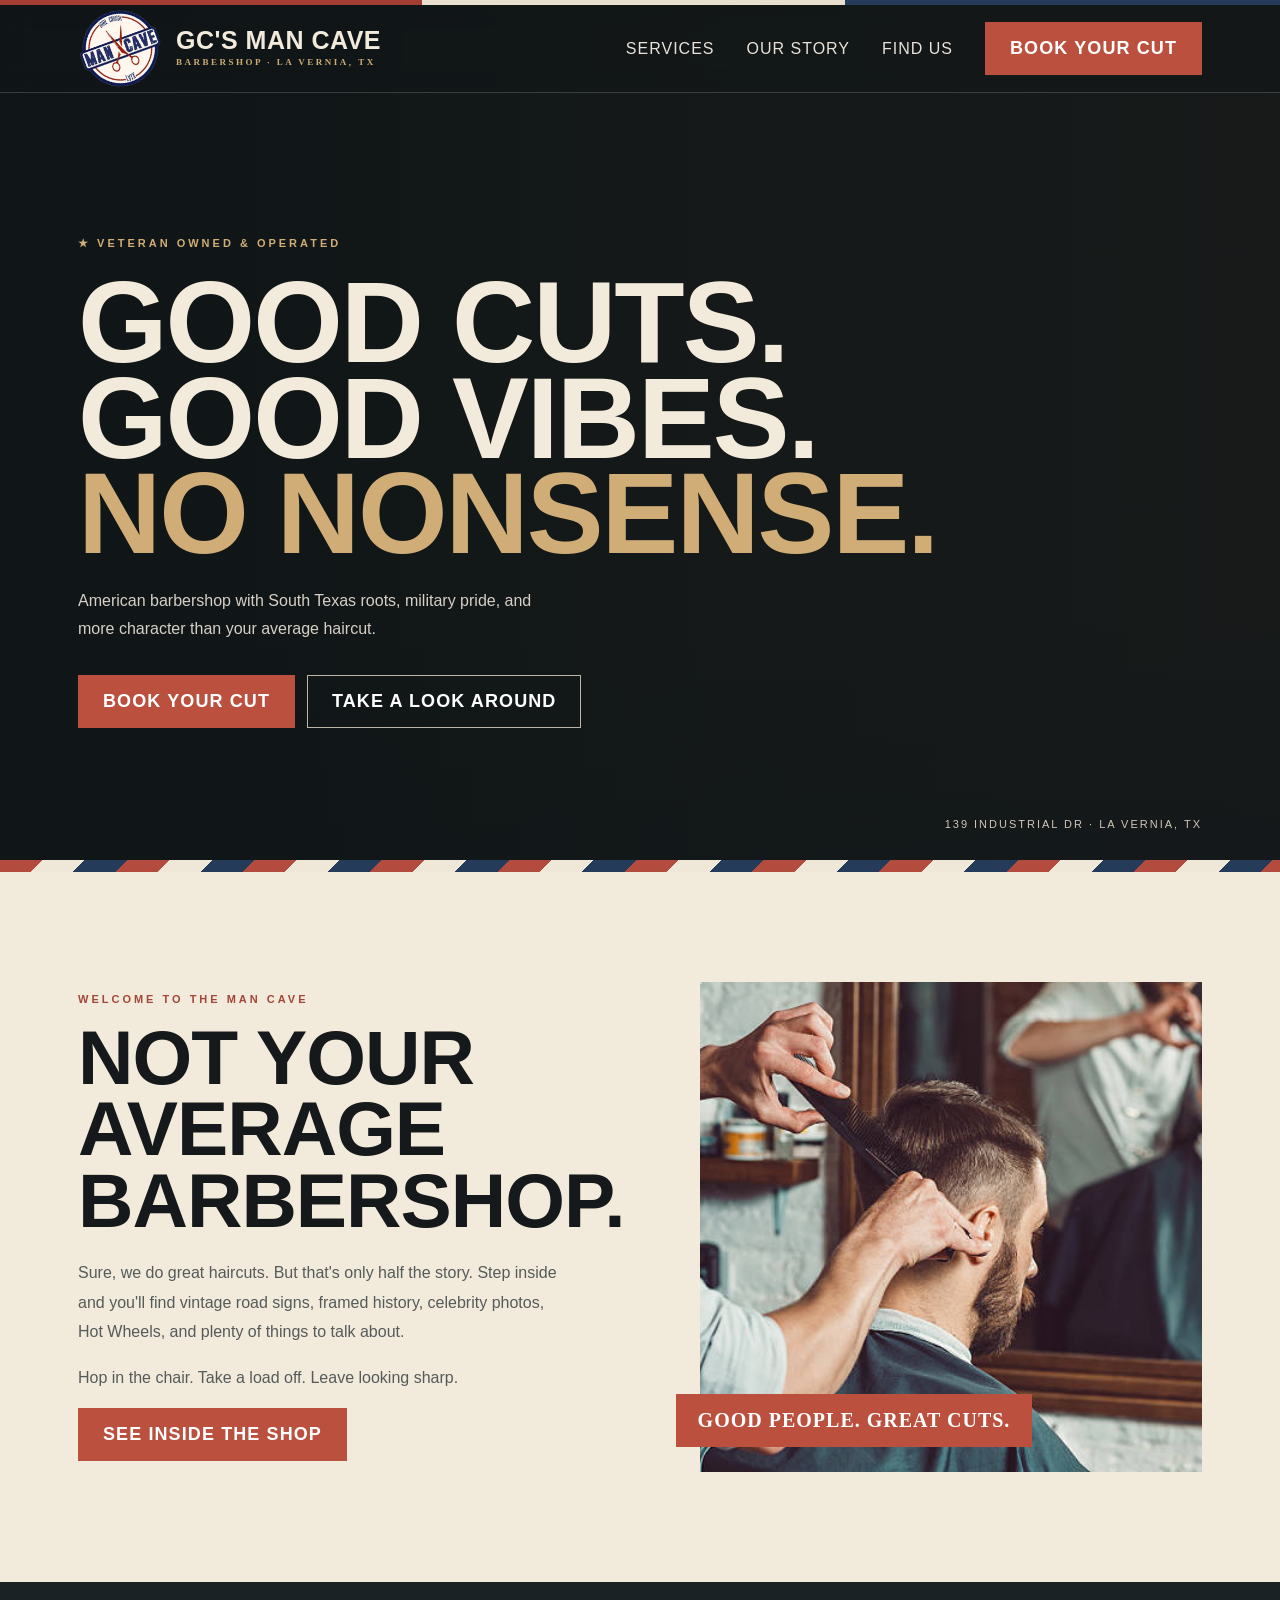
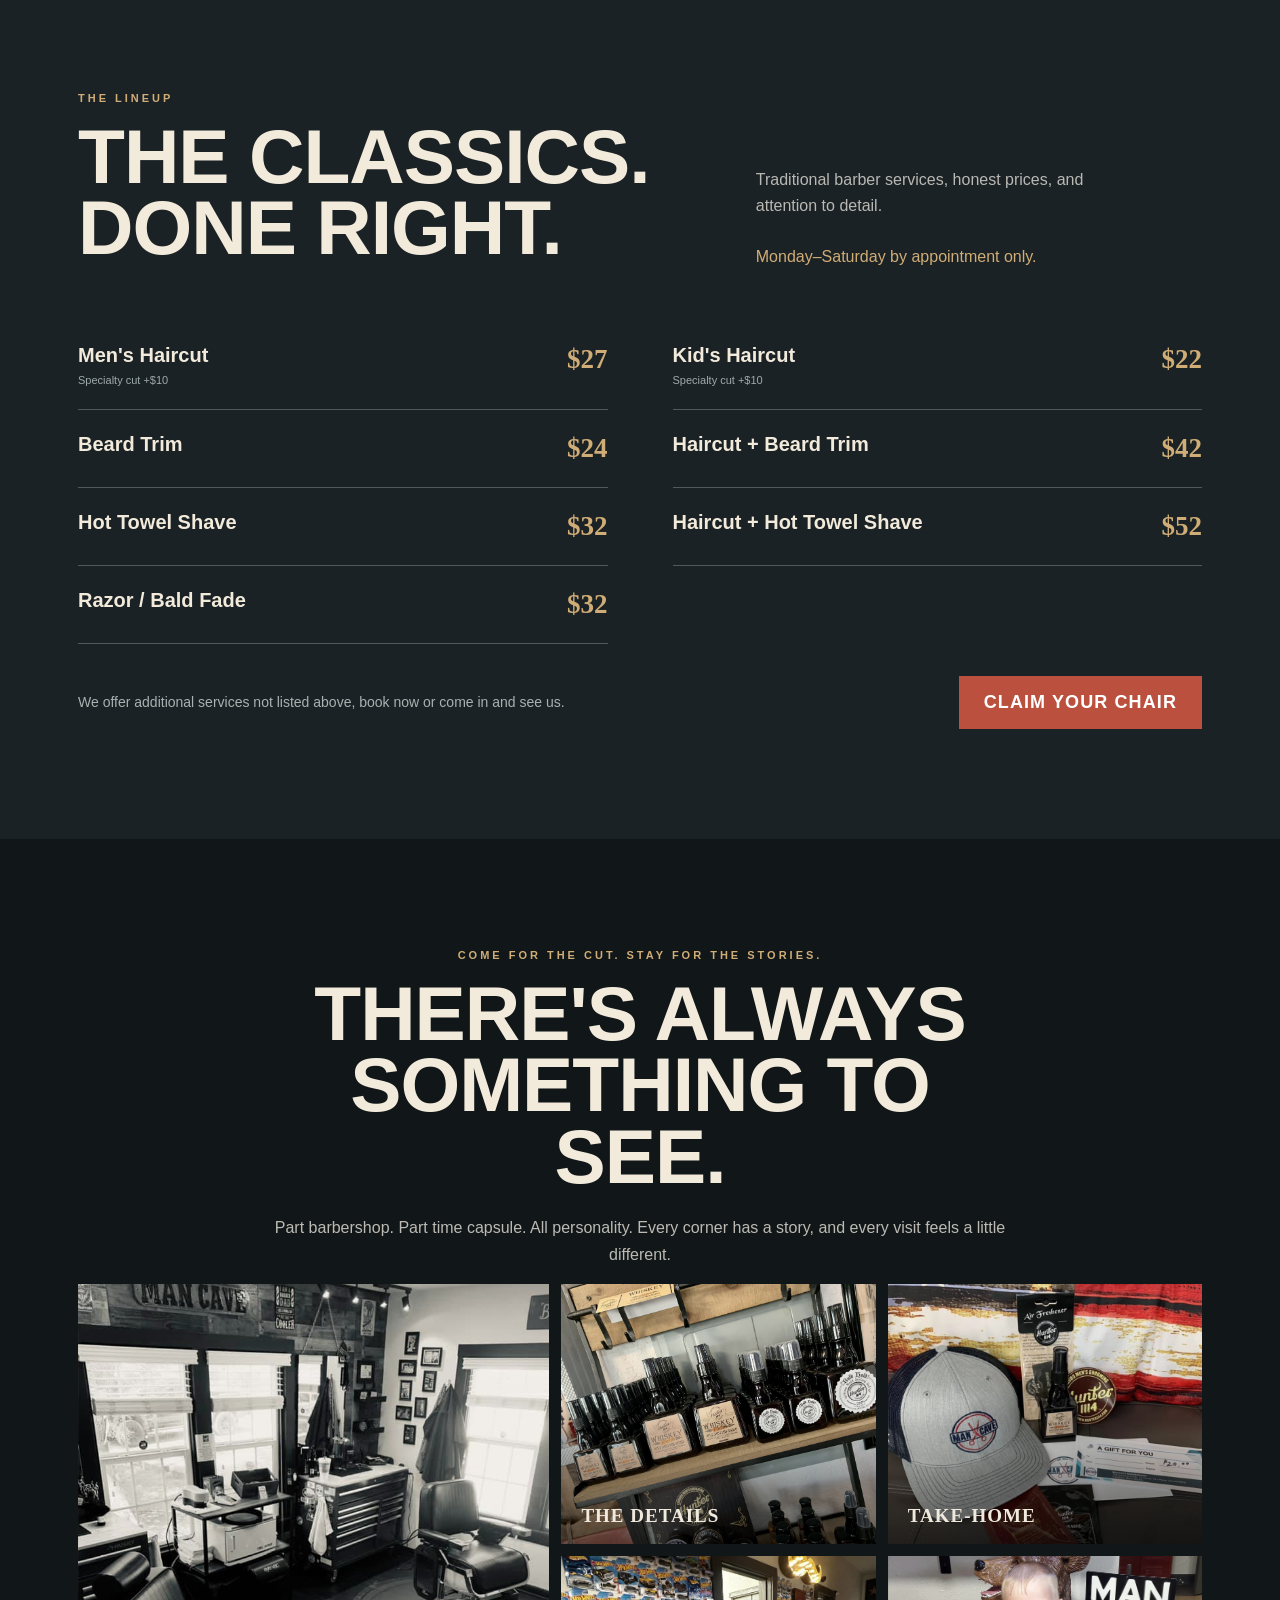
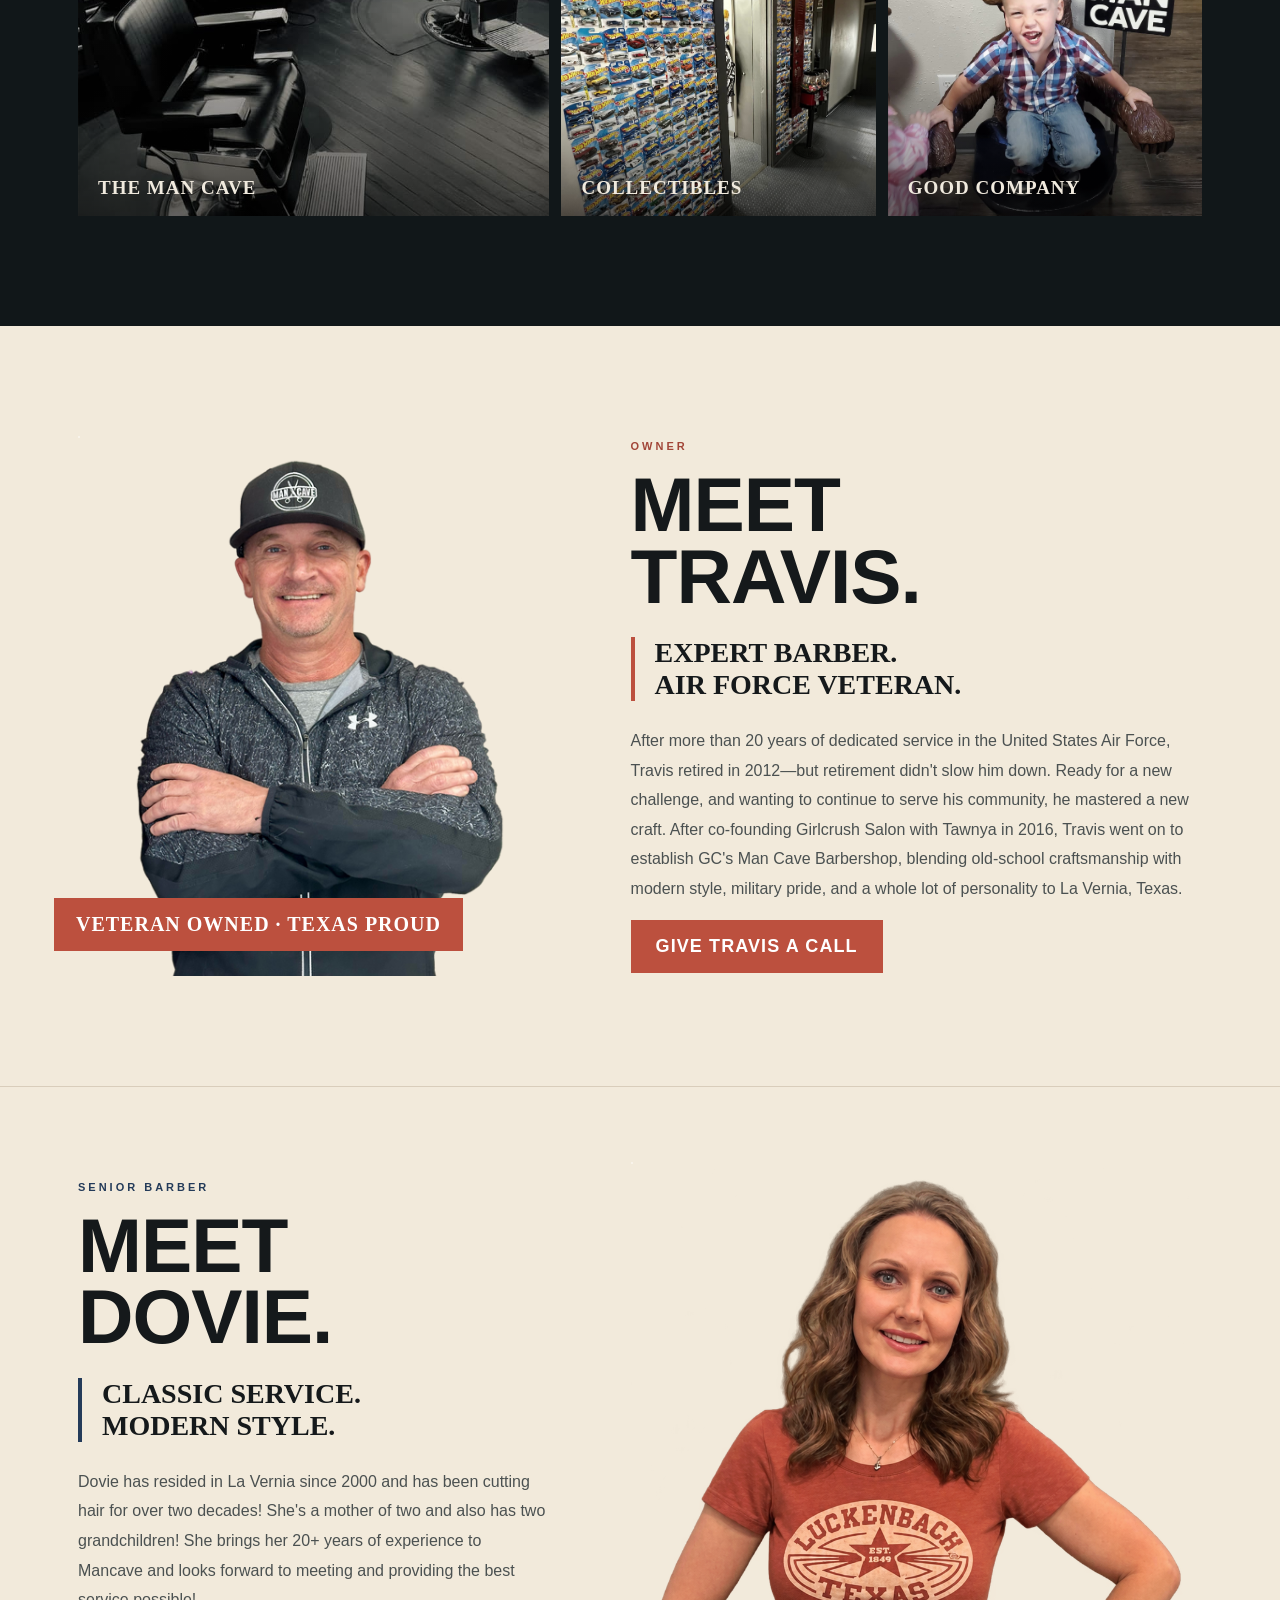
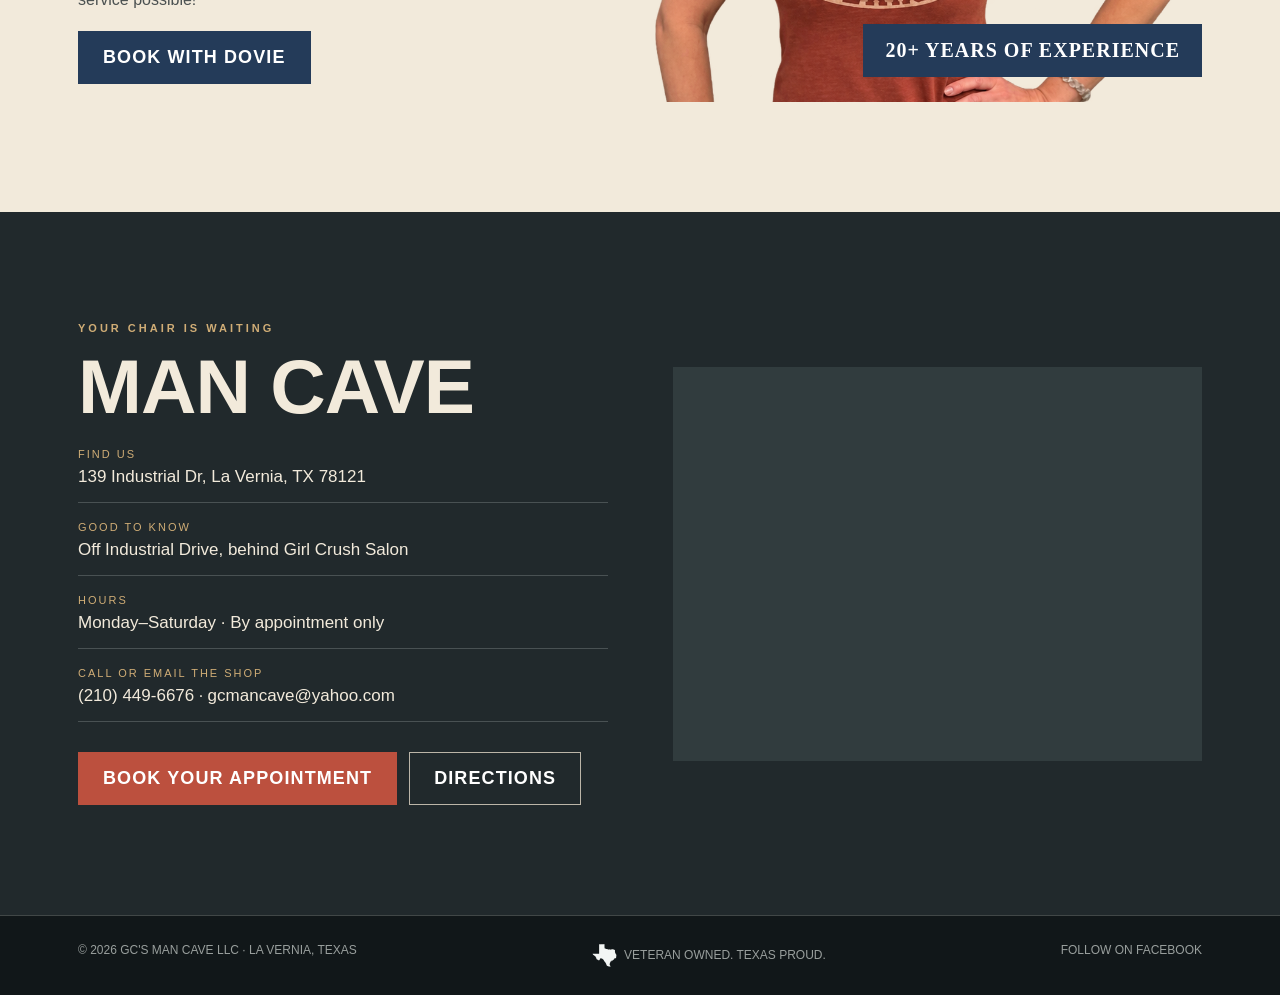
==== commit 85e20696: "new girl" ====
--- a/index.html
+++ b/index.html
@@ -160,7 +160,7 @@
                 </div>
                 <div class="about-content">
                     <div class="eyebrow">OWNER</div>
-                    <h2>MEET<br>TRAVIS WILSON.</h2>
+                    <h2>MEET<br>TRAVIS.</h2>
                     <div class="about-quote">
                         EXPERT BARBER.<br>AIR FORCE VETERAN.
                     </div>
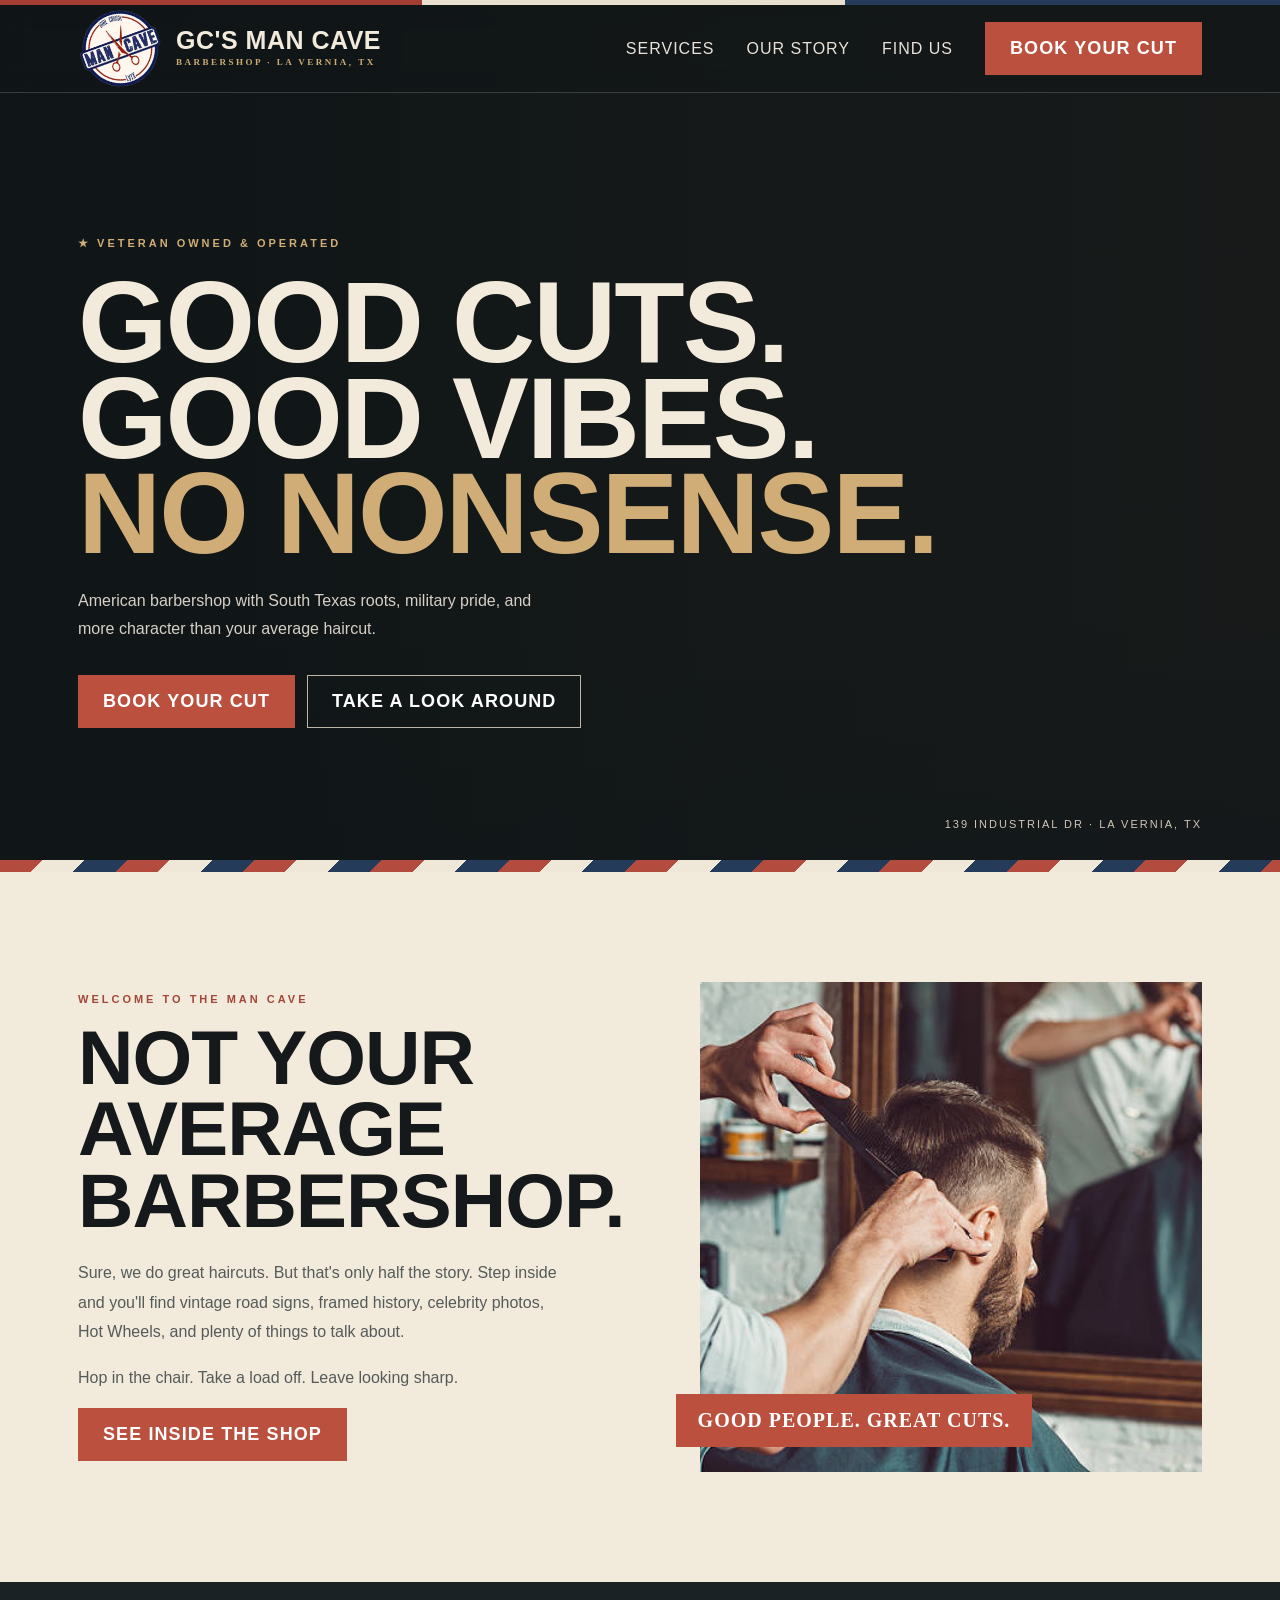
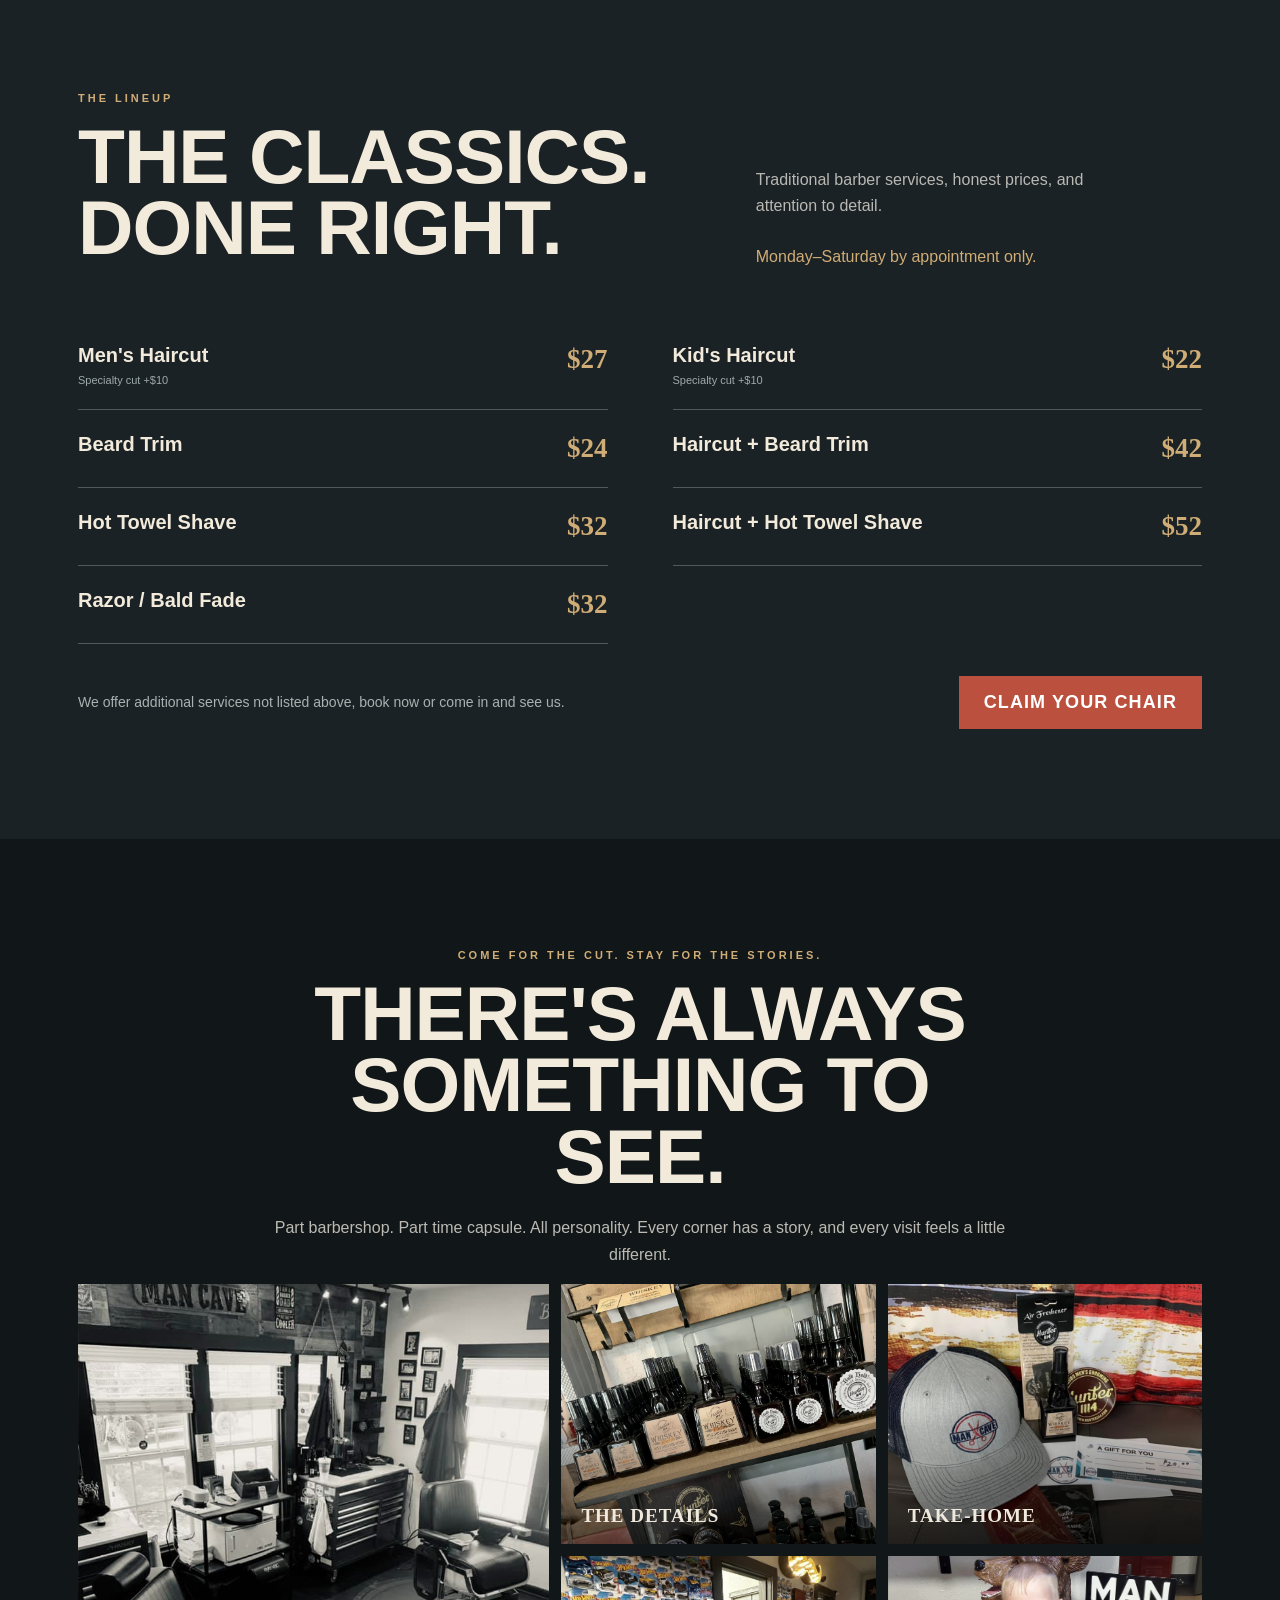
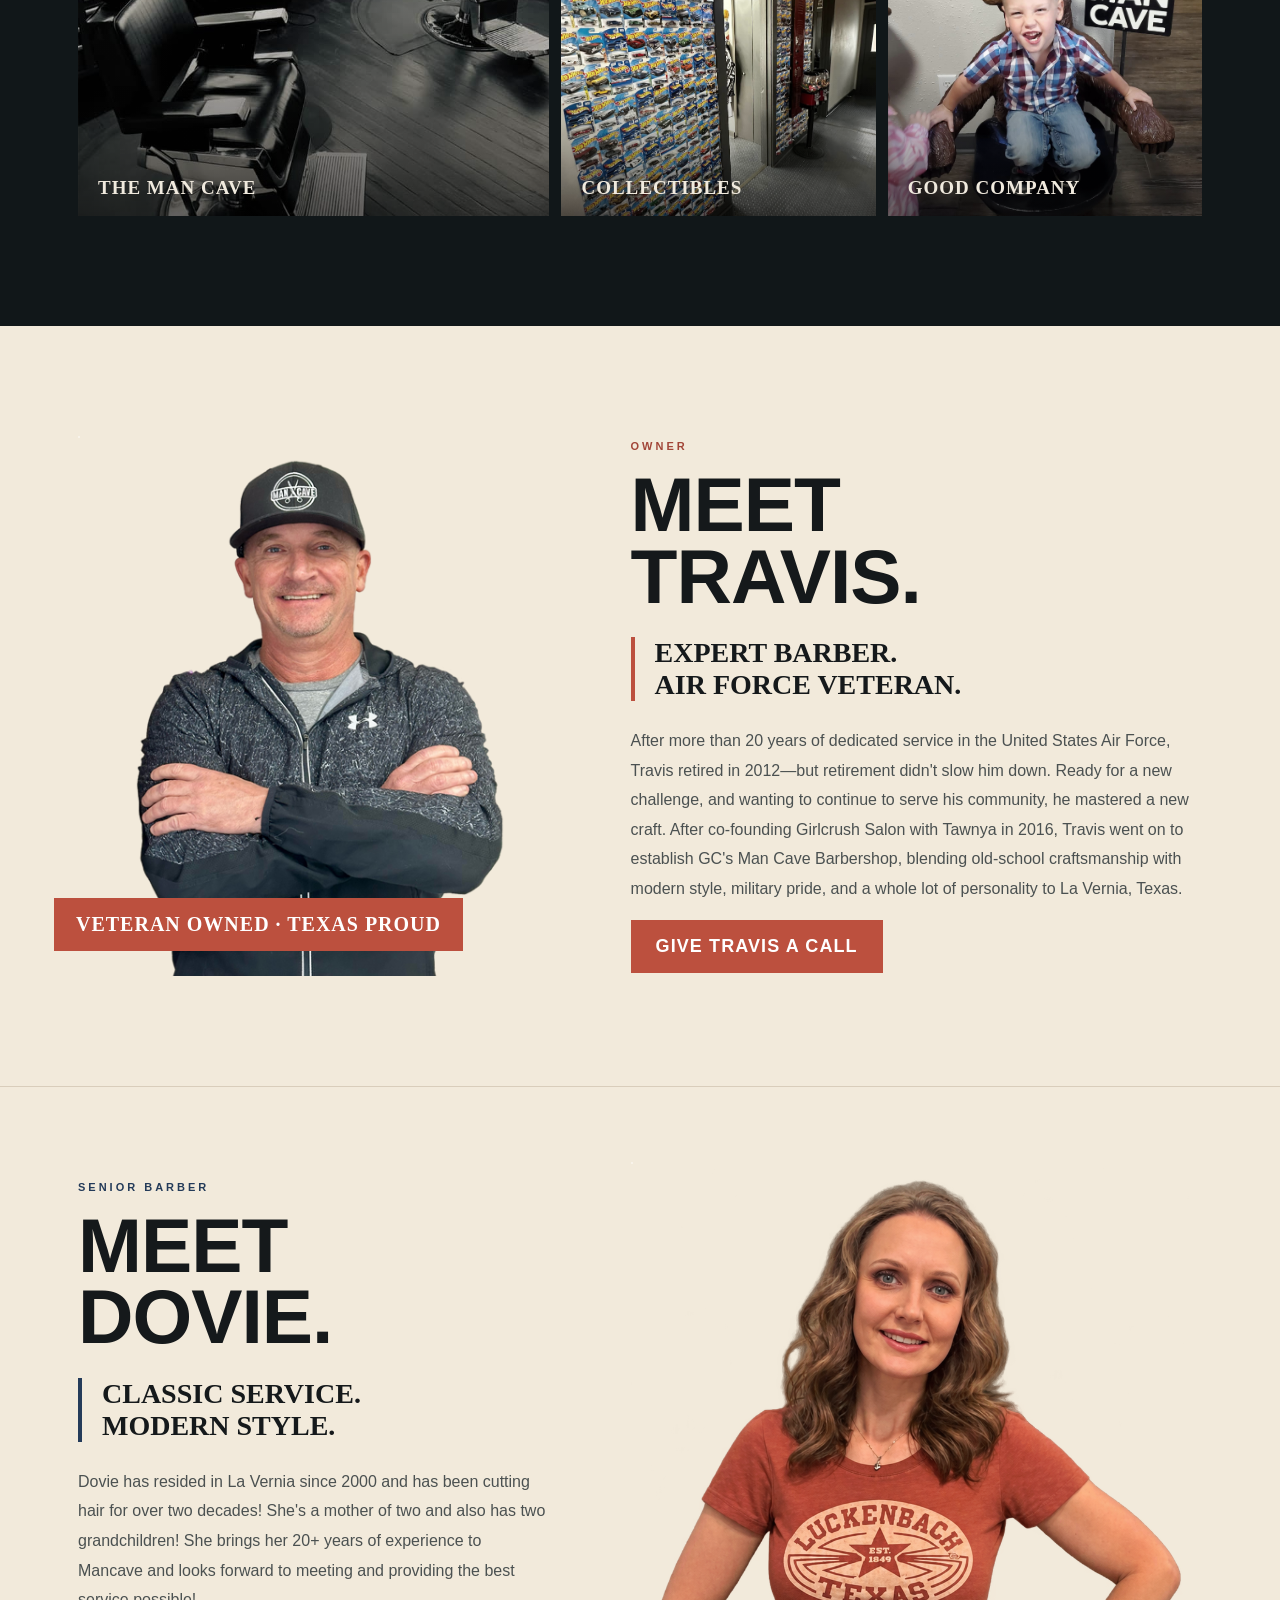
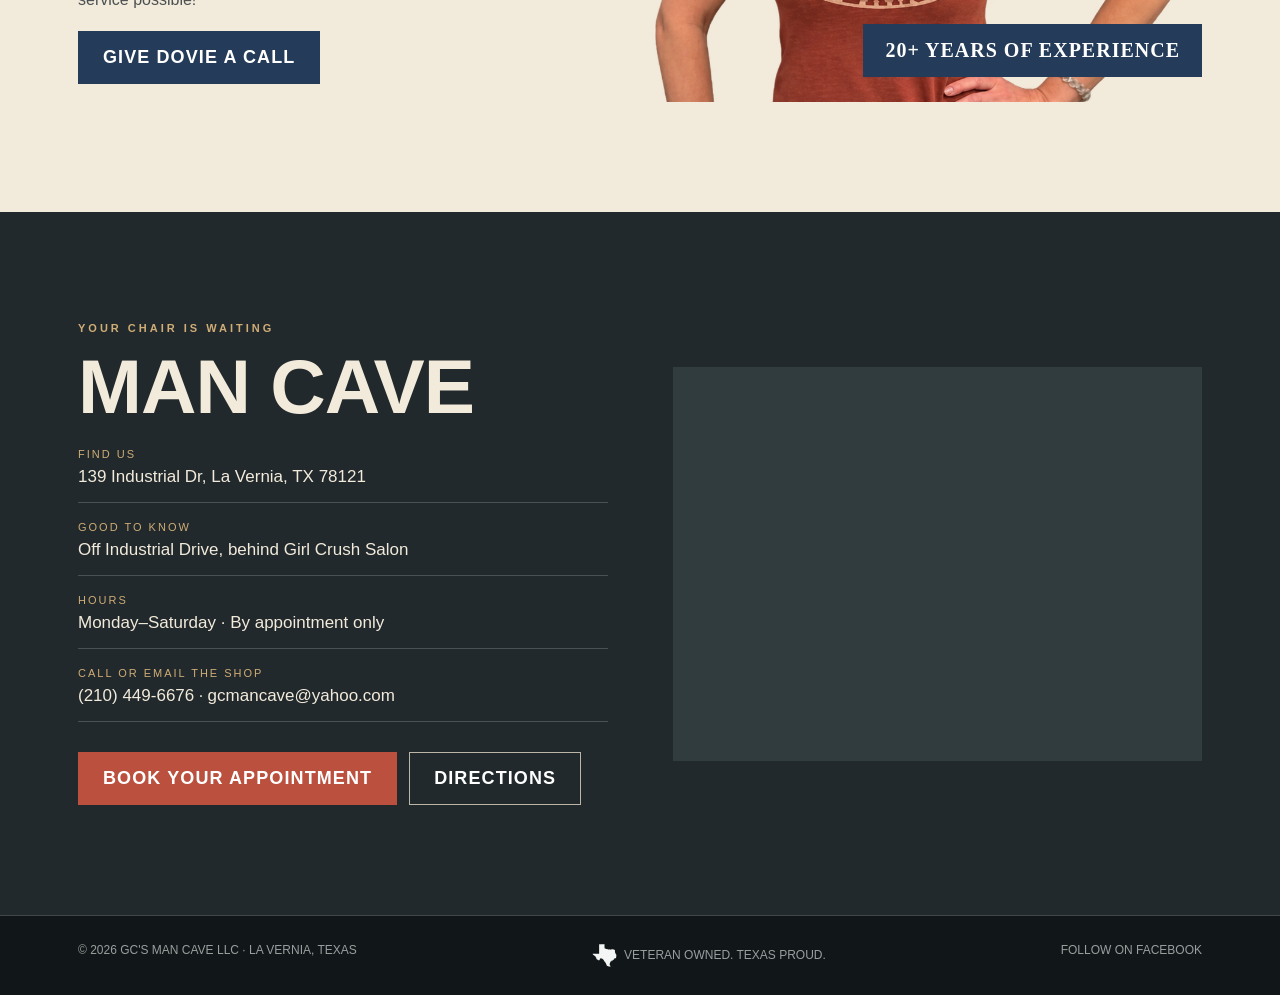
==== commit 9cb15165: "new girl" ====
--- a/index.html
+++ b/index.html
@@ -204,7 +204,7 @@
                             best service possible!
                         </p>
                         <a class="btn" href="tel:3618779634" style="background-color:#243b59;border-color:#243b59;">
-                            BOOK WITH DOVIE
+                            GIVE DOVIE A CALL
                         </a>
                     </div>
                 </div>
